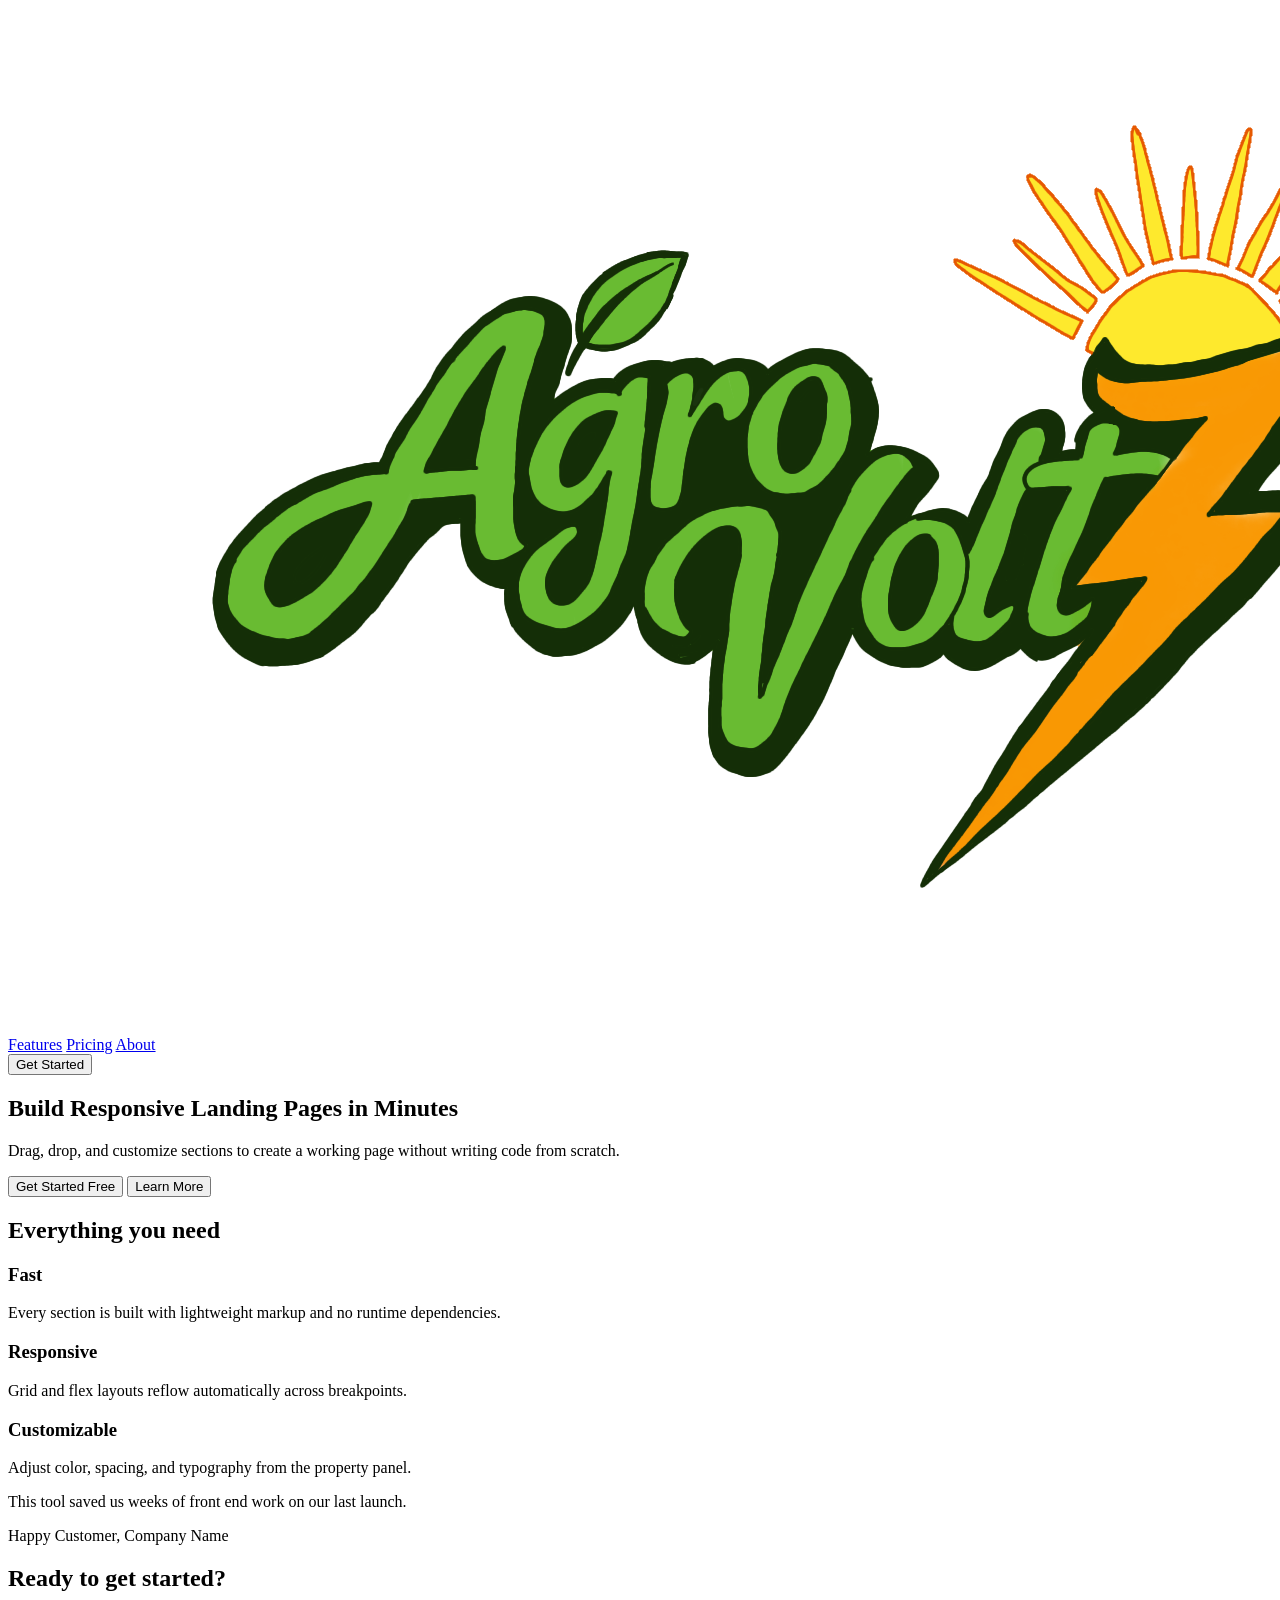
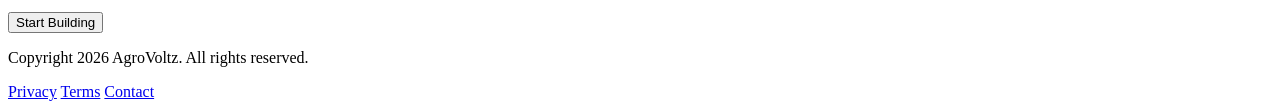
==== index.html @ 5ea0ca40 "Update index.html" ====
<!DOCTYPE html>
<html lang="en">
<head>
  <meta charset="UTF-8">
  <meta name="viewport" content="width=device-width, initial-scale=1.0">

  <title>AgroVoltz</title>

  <!-- Archivo de estilos -->
  <link rel="stylesheet" href="./assets/css/style.css">
</head>

<body>

  <!-- Encabezado -->
  <header class="blk-b1">
    <a class="logo-link" href="./index.html" aria-label="Volver al inicio">
      <img
        src="./assets/img/logo.png"
        alt="Logo de AgroVoltz"
        class="logo"
      >
    </a>

    <nav class="blk-b3">
      <a class="blk-b4" href="#">Features</a>
      <a class="blk-b5" href="#">Pricing</a>
      <a class="blk-b6" href="#">About</a>
    </nav>

    <button class="blk-b7" type="button">Get Started</button>
  </header>

  <!-- Sección principal -->
  <section class="blk-b8">
    <h1 class="blk-b9">
      Build Responsive Landing Pages in Minutes
    </h1>

    <p class="blk-b10">
      Drag, drop, and customize sections to create a working page
      without writing code from scratch.
    </p>

    <div class="blk-b11">
      <button class="blk-b12" type="button">
        Get Started Free
      </button>

      <button class="blk-b13" type="button">
        Learn More
      </button>
    </div>
  </section>

  <!-- Características -->
  <section class="blk-b14">
    <h2 class="blk-b15">Everything you need</h2>

    <div class="blk-b16">

      <article class="blk-b17">
        <h3 class="blk-b18">Fast</h3>
        <p class="blk-b19">
          Every section is built with lightweight markup and no
          runtime dependencies.
        </p>
      </article>

      <article class="blk-b20">
        <h3 class="blk-b21">Responsive</h3>
        <p class="blk-b22">
          Grid and flex layouts reflow automatically across breakpoints.
        </p>
      </article>

      <article class="blk-b23">
        <h3 class="blk-b24">Customizable</h3>
        <p class="blk-b25">
          Adjust color, spacing, and typography from the property panel.
        </p>
      </article>

    </div>
  </section>

  <!-- Testimonio -->
  <section class="blk-b26">
    <p class="blk-b27">
      This tool saved us weeks of front end work on our last launch.
    </p>

    <p class="blk-b28">
      Happy Customer, Company Name
    </p>
  </section>

  <!-- Llamado a la acción -->
  <section class="blk-b29">
    <h2 class="blk-b30">Ready to get started?</h2>

    <button class="blk-b31" type="button">
      Start Building
    </button>
  </section>

  <!-- Pie de página -->
  <footer class="blk-b32">
    <p class="blk-b33">
      Copyright 2026 AgroVoltz. All rights reserved.
    </p>

    <nav class="blk-b34">
      <a class="blk-b35" href="#">Privacy</a>
      <a class="blk-b36" href="#">Terms</a>
      <a class="blk-b37" href="#">Contact</a>
    </nav>
  </footer>

</body>
</html>
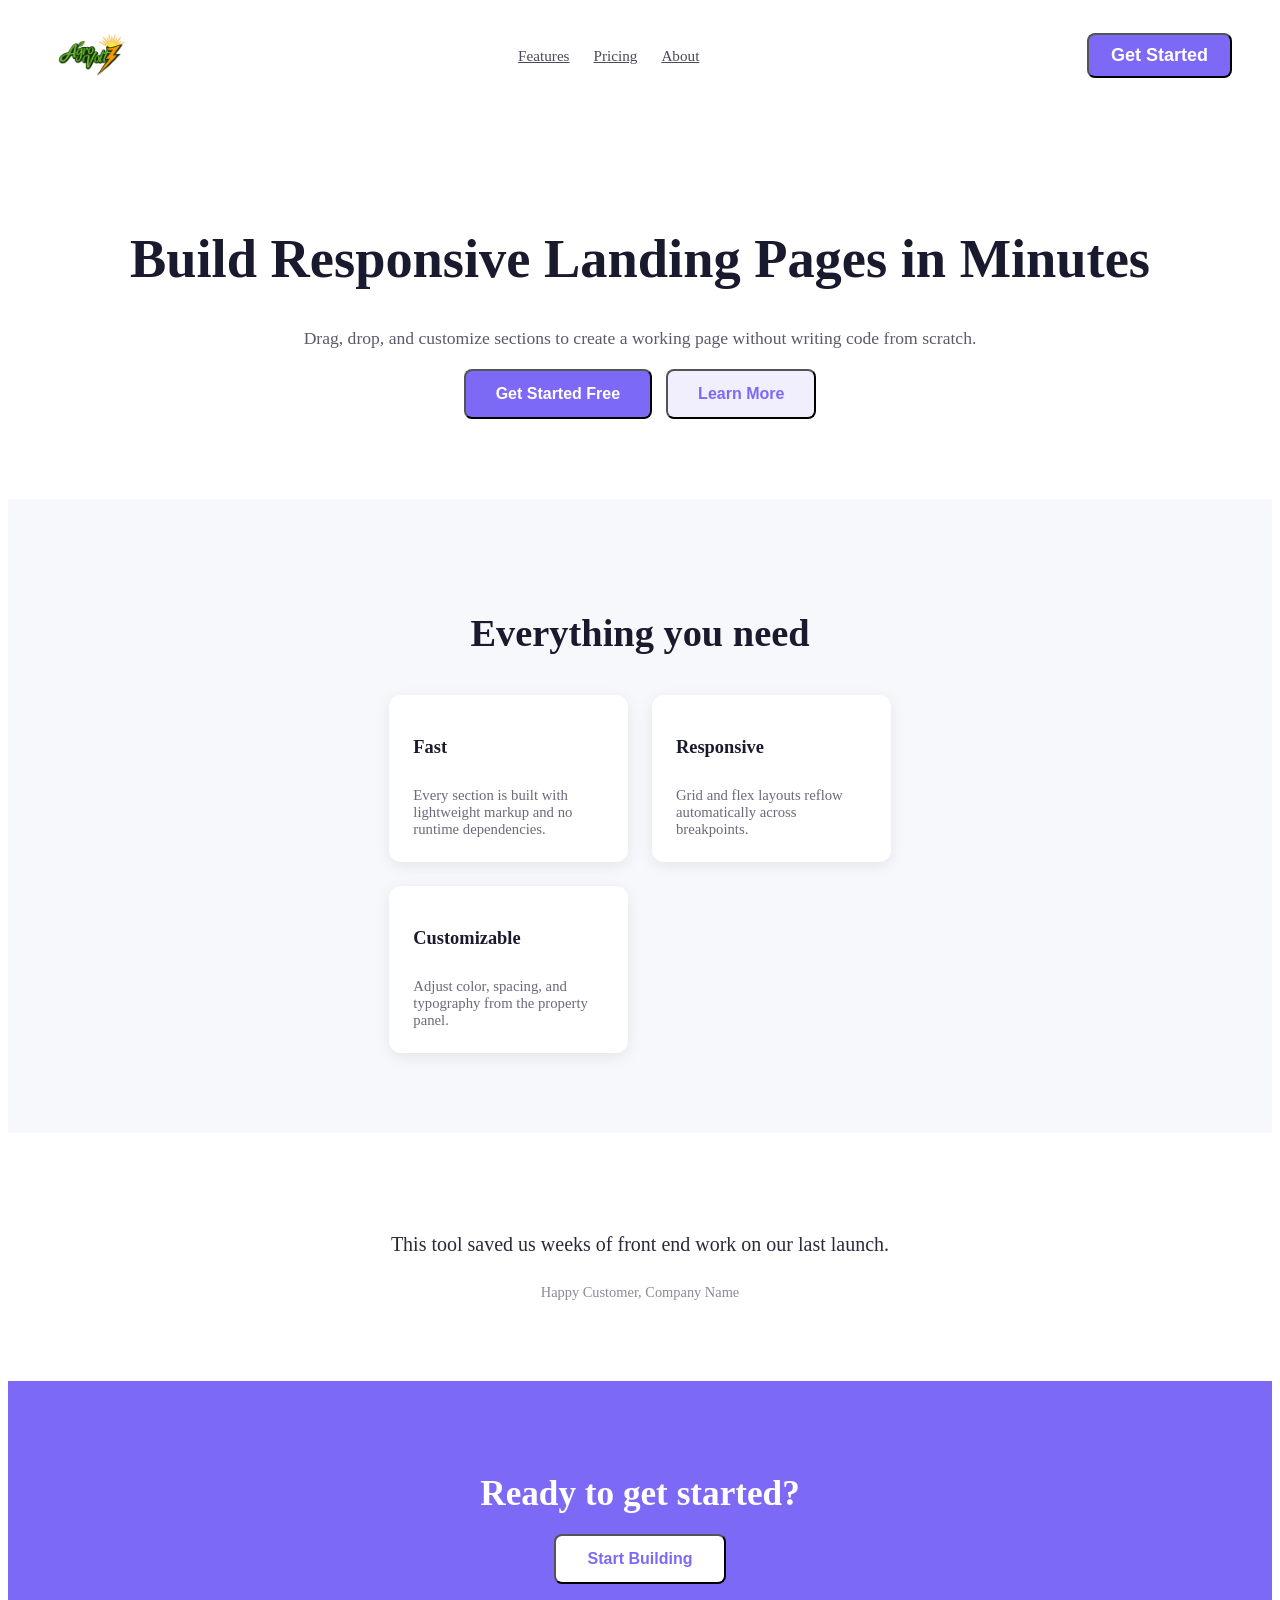
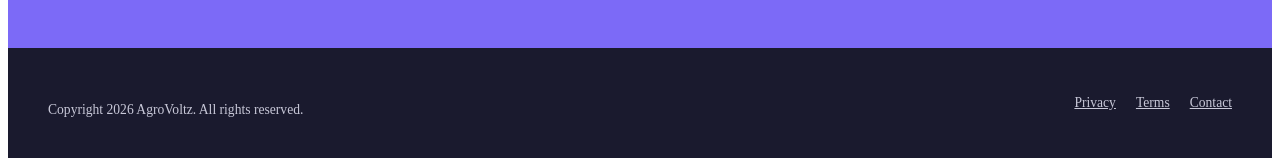
==== commit 2031a28d: "Update index.html" ====
--- a/index.html
+++ b/index.html
@@ -7,7 +7,7 @@
   <title>AgroVoltz</title>
 
   <!-- Archivo de estilos -->
-  <link rel="stylesheet" href="./assets/css/style.css">
+  <link rel="stylesheet" href="./assets/css/styles.css">
 </head>
 
 <body>
--- a/assets/css/styles.css
+++ b/assets/css/styles.css
@@ -0,0 +1,394 @@
+.blk-b1 {
+  display: flex;
+  flex-direction: row;
+  flex-wrap: wrap;
+  align-items: center;
+  justify-content: space-between;
+  gap: 16px;
+  padding: 20px 40px;
+  background: #ffffff;
+  border-radius: 0px;
+  margin-bottom: 0px;
+}
+
+.blk-b2 {
+  font-size: 1.4rem;
+  font-weight: 700;
+  color: #1a1a2e;
+  text-align: left;
+  margin-bottom: 0px;
+}
+
+.blk-b7 {
+  font-size: 18px;
+  font-weight: 600;
+  color: #ffffff;
+  background: #7c6af7;
+  padding: 10px 22px;
+  border-radius: 8px;
+  text-align: center;
+  margin-bottom: 0px;
+}
+
+.blk-b39 {
+  font-size: 1rem;
+  font-weight: 600;
+  color: #ffffff;
+  background: #7c6af7;
+  padding: 12px 28px;
+  border-radius: 8px;
+  text-align: center;
+  margin-bottom: 0px;
+}
+
+.blk-b3 {
+  display: flex;
+  flex-direction: row;
+  flex-wrap: wrap;
+  align-items: center;
+  justify-content: flex-start;
+  gap: 24px;
+  padding: 0px;
+  background: transparent;
+  border-radius: 0px;
+  margin-bottom: 0px;
+}
+
+.blk-b4 {
+  font-size: 0.95rem;
+  font-weight: 500;
+  color: #4a4a5a;
+  text-align: left;
+  margin-bottom: 0px;
+}
+
+.blk-b5 {
+  font-size: 0.95rem;
+  font-weight: 500;
+  color: #4a4a5a;
+  text-align: left;
+  margin-bottom: 0px;
+}
+
+.blk-b6 {
+  font-size: 0.95rem;
+  font-weight: 500;
+  color: #4a4a5a;
+  text-align: left;
+  margin-bottom: 0px;
+}
+
+.blk-b8 {
+  display: flex;
+  flex-direction: column;
+  flex-wrap: wrap;
+  align-items: center;
+  justify-content: center;
+  gap: 20px;
+  padding: 80px 24px;
+  background: #ffffff;
+  border-radius: 0px;
+  margin-bottom: 0px;
+}
+
+.blk-b9 {
+  font-size: clamp(2rem, 1rem + 4vw, 3.4rem);
+  font-weight: 800;
+  color: #1a1a2e;
+  text-align: center;
+  margin-bottom: 0px;
+}
+
+.blk-b10 {
+  font-size: 1.1rem;
+  font-weight: 400;
+  color: #5a5a6a;
+  text-align: center;
+  margin-bottom: 0px;
+}
+
+.blk-b11 {
+  display: flex;
+  flex-direction: row;
+  flex-wrap: wrap;
+  align-items: center;
+  justify-content: center;
+  gap: 14px;
+  padding: 0px;
+  background: transparent;
+  border-radius: 0px;
+  margin-bottom: 0px;
+}
+
+.blk-b12 {
+  font-size: 1rem;
+  font-weight: 600;
+  color: #ffffff;
+  background: #7c6af7;
+  padding: 14px 30px;
+  border-radius: 8px;
+  text-align: center;
+  margin-bottom: 0px;
+}
+
+.blk-b13 {
+  font-size: 1rem;
+  font-weight: 600;
+  color: #7c6af7;
+  background: #f1eefe;
+  padding: 14px 30px;
+  border-radius: 8px;
+  text-align: center;
+  margin-bottom: 0px;
+}
+
+.blk-b14 {
+  display: flex;
+  flex-direction: column;
+  flex-wrap: wrap;
+  align-items: center;
+  justify-content: center;
+  gap: 40px;
+  padding: 80px 24px;
+  background: #f7f8fb;
+  border-radius: 0px;
+  margin-bottom: 0px;
+}
+
+.blk-b15 {
+  font-size: clamp(1.6rem, 1rem + 2vw, 2.4rem);
+  font-weight: 700;
+  color: #1a1a2e;
+  text-align: center;
+  margin-bottom: 0px;
+}
+
+.blk-b16 {
+  display: grid;
+  grid-template-columns: repeat(auto-fit, minmax(220px, 1fr));
+  gap: 24px;
+  padding: 0px;
+  background: transparent;
+  border-radius: 0px;
+  margin-bottom: 0px;
+}
+
+.blk-b17 {
+  display: flex;
+  flex-direction: column;
+  gap: 10px;
+  padding: 24px;
+  background: #ffffff;
+  border-radius: 12px;
+  box-shadow: 0 4px 16px rgba(0,0,0,0.08);
+  margin-bottom: 0px;
+}
+
+.blk-b18 {
+  font-size: 1.15rem;
+  font-weight: 700;
+  color: #1a1a2e;
+  text-align: left;
+  margin-bottom: 4px;
+}
+
+.blk-b19 {
+  font-size: 0.92rem;
+  font-weight: 400;
+  color: #6a6a7a;
+  text-align: left;
+  margin-bottom: 0px;
+}
+
+.blk-b20 {
+  display: flex;
+  flex-direction: column;
+  gap: 10px;
+  padding: 24px;
+  background: #ffffff;
+  border-radius: 12px;
+  box-shadow: 0 4px 16px rgba(0,0,0,0.08);
+  margin-bottom: 0px;
+}
+
+.blk-b21 {
+  font-size: 1.15rem;
+  font-weight: 700;
+  color: #1a1a2e;
+  text-align: left;
+  margin-bottom: 4px;
+}
+
+.blk-b22 {
+  font-size: 0.92rem;
+  font-weight: 400;
+  color: #6a6a7a;
+  text-align: left;
+  margin-bottom: 0px;
+}
+
+.blk-b23 {
+  display: flex;
+  flex-direction: column;
+  gap: 10px;
+  padding: 24px;
+  background: #ffffff;
+  border-radius: 12px;
+  box-shadow: 0 4px 16px rgba(0,0,0,0.08);
+  margin-bottom: 0px;
+}
+
+.blk-b24 {
+  font-size: 1.15rem;
+  font-weight: 700;
+  color: #1a1a2e;
+  text-align: left;
+  margin-bottom: 4px;
+}
+
+.blk-b25 {
+  font-size: 0.92rem;
+  font-weight: 400;
+  color: #6a6a7a;
+  text-align: left;
+  margin-bottom: 0px;
+}
+
+.blk-b26 {
+  display: flex;
+  flex-direction: column;
+  flex-wrap: wrap;
+  align-items: center;
+  justify-content: center;
+  gap: 14px;
+  padding: 80px 24px;
+  background: #ffffff;
+  border-radius: 0px;
+  margin-bottom: 0px;
+}
+
+.blk-b27 {
+  font-size: 1.25rem;
+  font-weight: 500;
+  color: #2a2a3a;
+  text-align: center;
+  margin-bottom: 0px;
+}
+
+.blk-b28 {
+  font-size: 0.9rem;
+  font-weight: 400;
+  color: #8a8a9a;
+  text-align: center;
+  margin-bottom: 0px;
+}
+
+.blk-b29 {
+  display: flex;
+  flex-direction: column;
+  flex-wrap: wrap;
+  align-items: center;
+  justify-content: center;
+  gap: 20px;
+  padding: 64px 24px;
+  background: #7c6af7;
+  border-radius: 0px;
+  margin-bottom: 0px;
+}
+
+.blk-b30 {
+  font-size: clamp(1.6rem, 1rem + 2vw, 2.2rem);
+  font-weight: 700;
+  color: #ffffff;
+  text-align: center;
+  margin-bottom: 0px;
+}
+
+.blk-b31 {
+  font-size: 1rem;
+  font-weight: 700;
+  color: #7c6af7;
+  background: #ffffff;
+  padding: 14px 32px;
+  border-radius: 8px;
+  text-align: center;
+  margin-bottom: 0px;
+}
+
+.blk-b32 {
+  display: flex;
+  flex-direction: row;
+  flex-wrap: wrap;
+  align-items: center;
+  justify-content: space-between;
+  gap: 20px;
+  padding: 40px;
+  background: #1a1a2e;
+  border-radius: 0px;
+  margin-bottom: 0px;
+}
+
+.blk-b33 {
+  font-size: 0.85rem;
+  font-weight: 400;
+  color: #c8c8d8;
+  text-align: left;
+  margin-bottom: 0px;
+}
+
+.blk-b34 {
+  display: flex;
+  flex-direction: row;
+  flex-wrap: wrap;
+  align-items: center;
+  justify-content: flex-start;
+  gap: 20px;
+  padding: 0px;
+  background: transparent;
+  border-radius: 0px;
+  margin-bottom: 0px;
+}
+
+.blk-b35 {
+  font-size: 0.85rem;
+  font-weight: 500;
+  color: #c8c8d8;
+  text-align: left;
+  margin-bottom: 0px;
+}
+
+.blk-b36 {
+  font-size: 0.85rem;
+  font-weight: 500;
+  color: #c8c8d8;
+  text-align: left;
+  margin-bottom: 0px;
+}
+
+.blk-b37 {
+  font-size: 0.85rem;
+  font-weight: 500;
+  color: #c8c8d8;
+  text-align: left;
+  margin-bottom: 0px;
+}
+
+.logo-link {
+  display: inline-flex;
+  align-items: center;
+  flex-shrink: 0;
+  text-decoration: none;
+}
+
+.logo {
+  display: block;
+  height: 55px;
+  width: auto;
+  object-fit: contain;
+  transition: opacity 0.2s ease;
+}
+
+.logo-link:hover {
+  opacity: 0.8;
+}
+
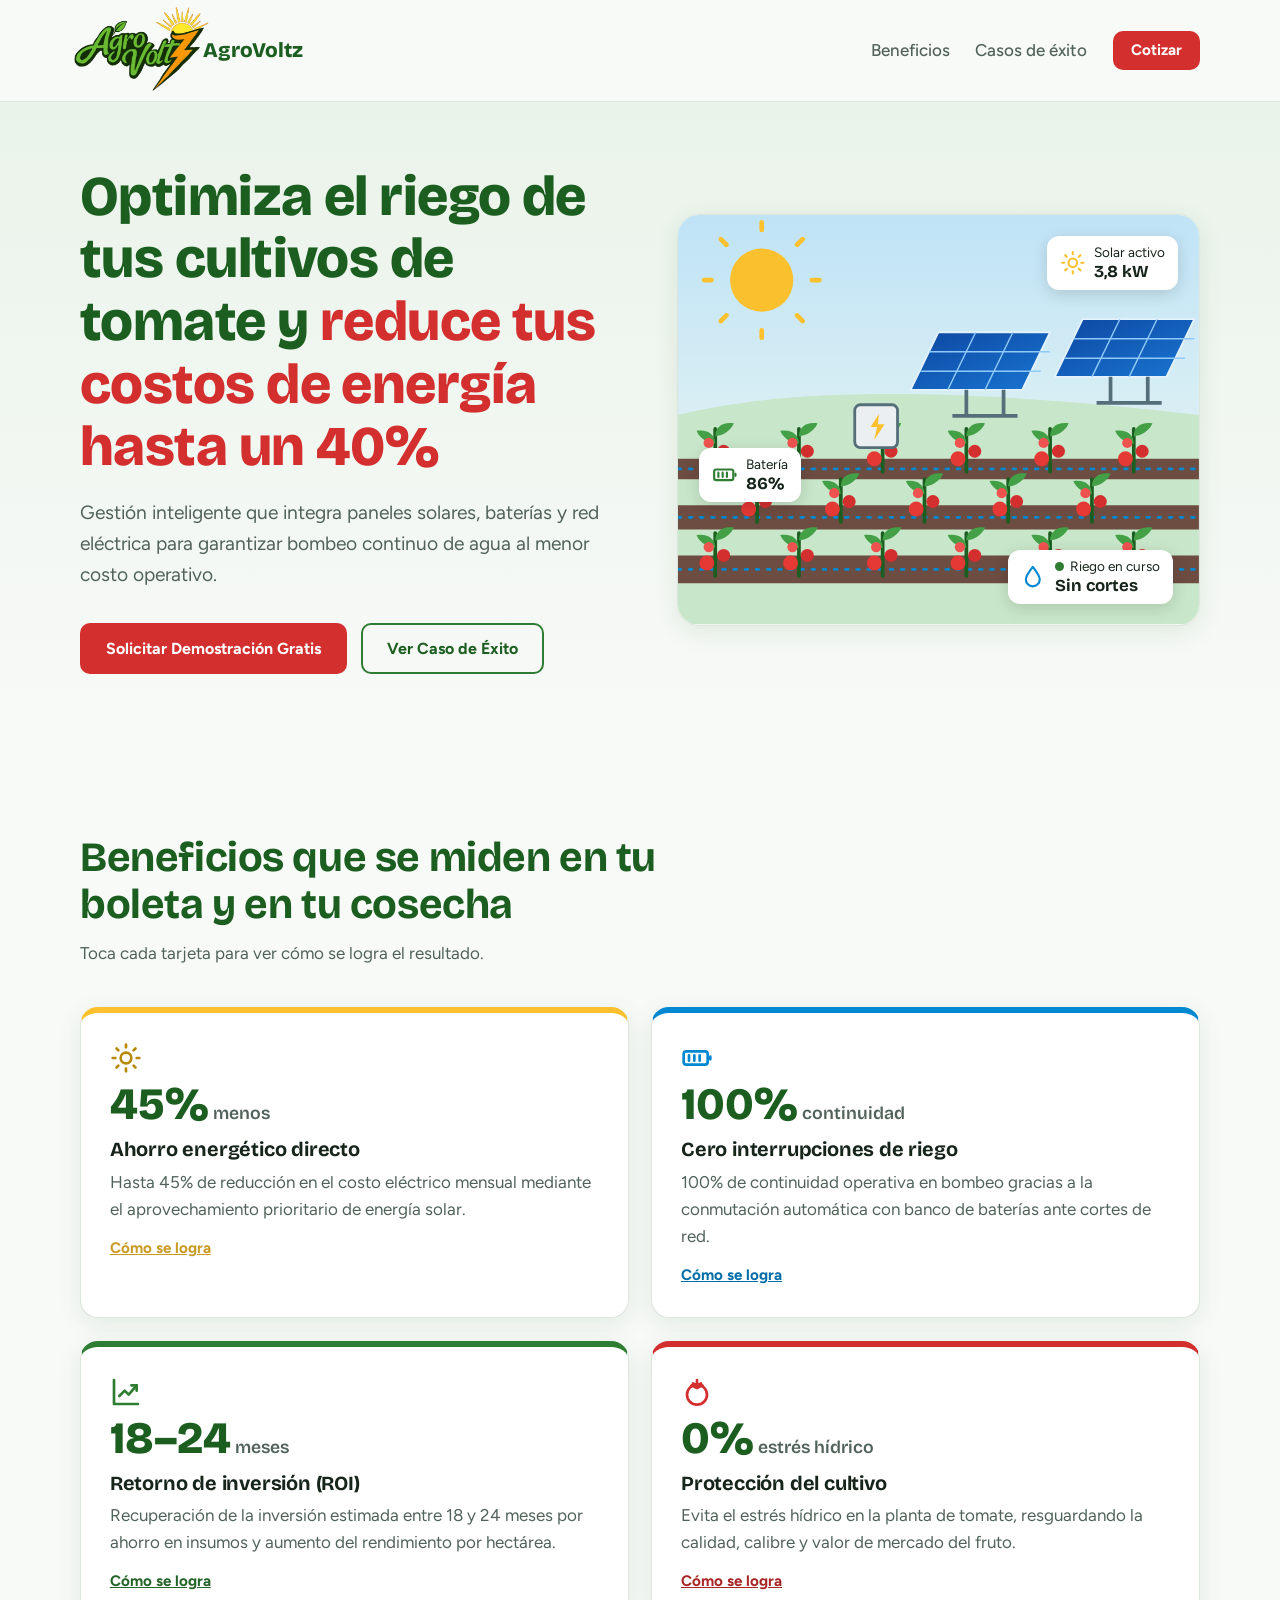
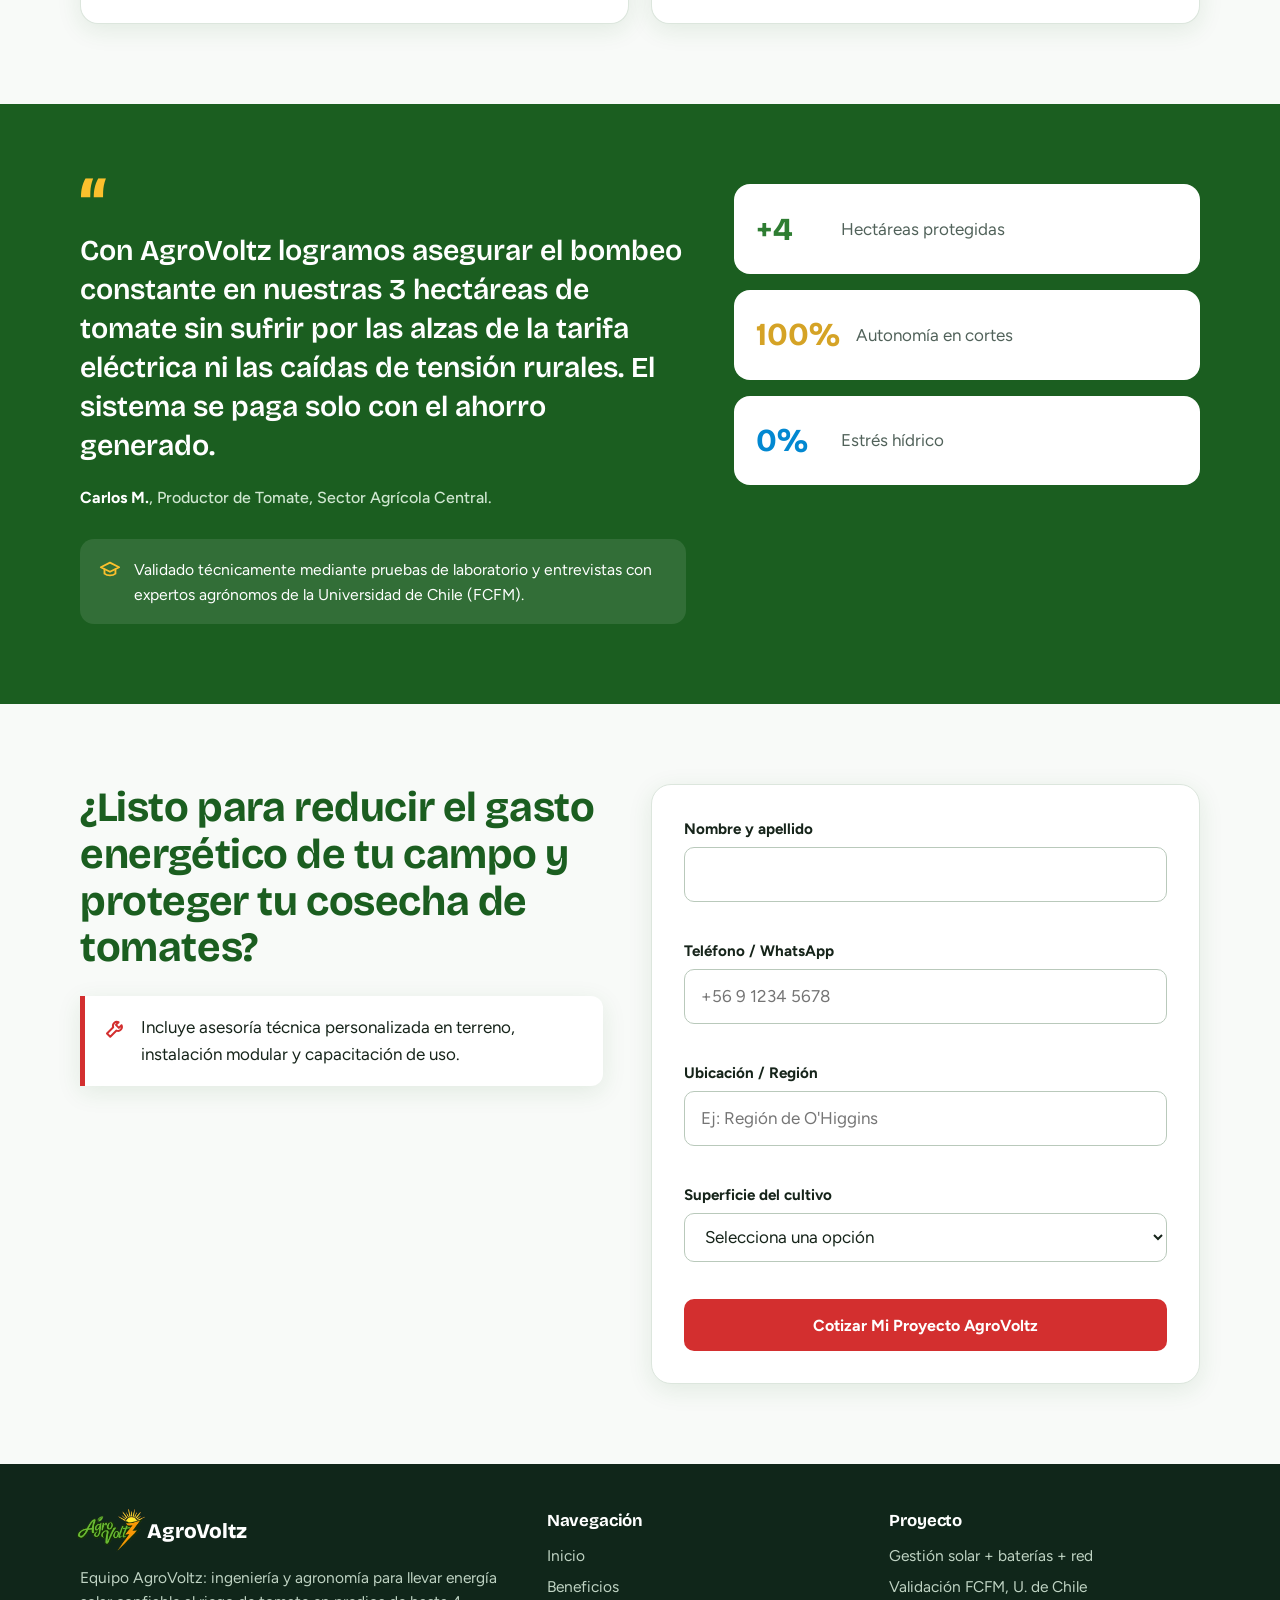
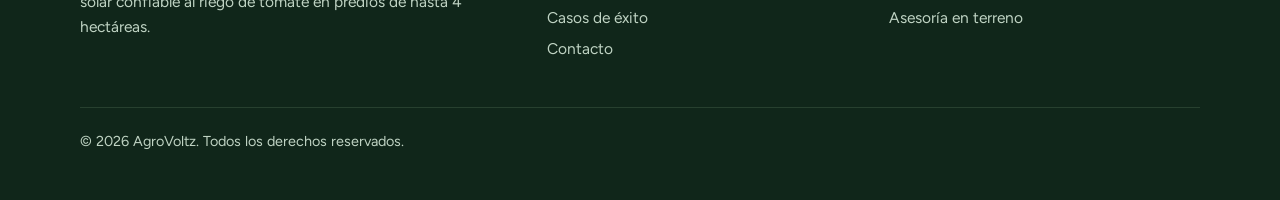
==== commit b0a1e89b: "Actualiza pagina de AgroVoltz" ====
--- a/index.html
+++ b/index.html
@@ -1,121 +1,236 @@
 <!DOCTYPE html>
-<html lang="en">
+<html lang="es">
 <head>
-  <meta charset="UTF-8">
-  <meta name="viewport" content="width=device-width, initial-scale=1.0">
-
-  <title>AgroVoltz</title>
-
-  <!-- Archivo de estilos -->
-  <link rel="stylesheet" href="./assets/css/styles.css">
+<meta charset="UTF-8">
+<meta name="viewport" content="width=device-width, initial-scale=1">
+<title>AgroVoltz | Riego de tomate con energía solar y baterías</title>
+<meta name="description" content="AgroVoltz gestiona paneles solares, baterías y red eléctrica para que el riego de tu tomate no se detenga y cueste hasta un 40% menos.">
+<link rel="preconnect" href="https://fonts.googleapis.com">
+<link rel="preconnect" href="https://fonts.gstatic.com" crossorigin>
+<link href="https://fonts.googleapis.com/css2?family=Bricolage+Grotesque:wght@600;800&family=Figtree:wght@400;500;700&display=swap" rel="stylesheet">
+<link rel="stylesheet" href="./assets/css/styles.css">
 </head>
-
 <body>
 
-  <!-- Encabezado -->
-  <header class="blk-b1">
-    <a class="logo-link" href="./index.html" aria-label="Volver al inicio">
-      <img
-        src="./assets/img/logo.png"
-        alt="Logo de AgroVoltz"
-        class="logo"
-      >
+<!-- SVG sprite -->
+<svg width="0" height="0" style="position:absolute" aria-hidden="true">
+  <symbol id="i-sun" viewBox="0 0 24 24" fill="none" stroke="currentColor" stroke-width="2" stroke-linecap="round"><circle cx="12" cy="12" r="4"/><path d="M12 2v2M12 20v2M4.9 4.9l1.4 1.4M17.7 17.7l1.4 1.4M2 12h2M20 12h2M4.9 19.1l1.4-1.4M17.7 6.3l1.4-1.4"/></symbol>
+  <symbol id="i-drop" viewBox="0 0 24 24" fill="none" stroke="currentColor" stroke-width="2" stroke-linecap="round" stroke-linejoin="round"><path d="M12 2.7C8 8 5.5 11 5.5 14.5a6.5 6.5 0 0 0 13 0C18.5 11 16 8 12 2.7z"/></symbol>
+  <symbol id="i-bat" viewBox="0 0 24 24" fill="none" stroke="currentColor" stroke-width="2" stroke-linecap="round" stroke-linejoin="round"><rect x="2" y="7" width="18" height="10" rx="2"/><path d="M22 11v2M6 10v4M10 10v4M14 10v4"/></symbol>
+  <symbol id="i-chart" viewBox="0 0 24 24" fill="none" stroke="currentColor" stroke-width="2" stroke-linecap="round" stroke-linejoin="round"><path d="M3 3v18h18"/><path d="M7 15l4-4 3 3 6-7"/><path d="M16 7h4v4"/></symbol>
+  <symbol id="i-tomato" viewBox="0 0 24 24" fill="none" stroke="currentColor" stroke-width="2" stroke-linecap="round" stroke-linejoin="round"><circle cx="12" cy="14" r="7.5"/><path d="M12 6.5V3M8 7l4 2 4-2M9 5.5L12 7l3-1.5"/></symbol>
+  <symbol id="i-school" viewBox="0 0 24 24" fill="none" stroke="currentColor" stroke-width="2" stroke-linecap="round" stroke-linejoin="round"><path d="M2 9l10-5 10 5-10 5z"/><path d="M6 11.5V16c3 2.5 9 2.5 12 0v-4.5"/></symbol>
+  <symbol id="i-tool" viewBox="0 0 24 24" fill="none" stroke="currentColor" stroke-width="2" stroke-linecap="round" stroke-linejoin="round"><path d="M14.7 6.3a4 4 0 0 0-5.4 5.1L3 17.7 6.3 21l6.3-6.3a4 4 0 0 0 5.1-5.4L15 12l-3-3z"/></symbol>
+</svg>
+
+<header class="top">
+  <div class="wrap">
+    <a class="brand" href="./index.html" aria-label="AgroVoltz, volver al inicio">
+      <img src="./assets/img/logo.png" alt="" class="brand-logo">
+      <span>AgroVoltz</span>
     </a>
-
-    <nav class="blk-b3">
-      <a class="blk-b4" href="#">Features</a>
-      <a class="blk-b5" href="#">Pricing</a>
-      <a class="blk-b6" href="#">About</a>
+    <nav aria-label="Principal">
+      <ul>
+        <li><a href="#beneficios">Beneficios</a></li>
+        <li><a href="#casos">Casos de éxito</a></li>
+        <li><a class="btn btn-primary btn-sm" href="#contacto">Cotizar</a></li>
+      </ul>
     </nav>
-
-    <button class="blk-b7" type="button">Get Started</button>
-  </header>
-
-  <!-- Sección principal -->
-  <section class="blk-b8">
-    <h1 class="blk-b9">
-      Build Responsive Landing Pages in Minutes
-    </h1>
-
-    <p class="blk-b10">
-      Drag, drop, and customize sections to create a working page
-      without writing code from scratch.
-    </p>
-
-    <div class="blk-b11">
-      <button class="blk-b12" type="button">
-        Get Started Free
-      </button>
-
-      <button class="blk-b13" type="button">
-        Learn More
-      </button>
-    </div>
-  </section>
-
-  <!-- Características -->
-  <section class="blk-b14">
-    <h2 class="blk-b15">Everything you need</h2>
-
-    <div class="blk-b16">
-
-      <article class="blk-b17">
-        <h3 class="blk-b18">Fast</h3>
-        <p class="blk-b19">
-          Every section is built with lightweight markup and no
-          runtime dependencies.
-        </p>
-      </article>
-
-      <article class="blk-b20">
-        <h3 class="blk-b21">Responsive</h3>
-        <p class="blk-b22">
-          Grid and flex layouts reflow automatically across breakpoints.
-        </p>
-      </article>
-
-      <article class="blk-b23">
-        <h3 class="blk-b24">Customizable</h3>
-        <p class="blk-b25">
-          Adjust color, spacing, and typography from the property panel.
-        </p>
-      </article>
-
-    </div>
-  </section>
-
-  <!-- Testimonio -->
-  <section class="blk-b26">
-    <p class="blk-b27">
-      This tool saved us weeks of front end work on our last launch.
-    </p>
-
-    <p class="blk-b28">
-      Happy Customer, Company Name
-    </p>
-  </section>
-
-  <!-- Llamado a la acción -->
-  <section class="blk-b29">
-    <h2 class="blk-b30">Ready to get started?</h2>
-
-    <button class="blk-b31" type="button">
-      Start Building
-    </button>
-  </section>
-
-  <!-- Pie de página -->
-  <footer class="blk-b32">
-    <p class="blk-b33">
-      Copyright 2026 AgroVoltz. All rights reserved.
-    </p>
-
-    <nav class="blk-b34">
-      <a class="blk-b35" href="#">Privacy</a>
-      <a class="blk-b36" href="#">Terms</a>
-      <a class="blk-b37" href="#">Contact</a>
-    </nav>
-  </footer>
-
+  </div>
+</header>
+
+<main id="inicio">
+<!-- 1. HERO -->
+<section class="hero">
+  <div class="wrap">
+    <div>
+      <h1>Optimiza el riego de tus cultivos de tomate y <em>reduce tus costos de energía hasta un 40%</em></h1>
+      <p class="sub">Gestión inteligente que integra paneles solares, baterías y red eléctrica para garantizar bombeo continuo de agua al menor costo operativo.</p>
+      <div class="cta-row">
+        <a class="btn btn-primary" href="#contacto">Solicitar Demostración Gratis</a>
+        <a class="btn btn-ghost" href="#casos">Ver Caso de Éxito</a>
+      </div>
+    </div>
+
+    <div class="scene" role="img" aria-label="Paneles solares junto a un cultivo de tomates con indicadores de energía y riego">
+      <svg viewBox="0 0 560 440" aria-hidden="true">
+        <defs>
+          <linearGradient id="sky" x1="0" y1="0" x2="0" y2="1"><stop offset="0" stop-color="#BFE3F6"/><stop offset="1" stop-color="#F4FAF1"/></linearGradient>
+          <linearGradient id="pv" x1="0" y1="0" x2="1" y2="1"><stop offset="0" stop-color="#0D47A1"/><stop offset="1" stop-color="#1976D2"/></linearGradient>
+          <g id="plant">
+            <path d="M0 0v-46" stroke="#1B5E20" stroke-width="4" stroke-linecap="round"/>
+            <path d="M0-30c-16-2-20-14-20-14 12-2 20 4 20 14zM0-38c16-2 20-14 20-14-12-2-20 4-20 14z" fill="#43A047"/>
+            <circle cx="-9" cy="-14" r="8" fill="#E53935"/><circle cx="9" cy="-22" r="7" fill="#D32F2F"/><circle cx="-7" cy="-31" r="5.5" fill="#EF5350"/>
+          </g>
+        </defs>
+        <rect width="560" height="440" fill="url(#sky)"/>
+        <circle cx="90" cy="70" r="34" fill="#FBC02D"/>
+        <g stroke="#FBC02D" stroke-width="5" stroke-linecap="round"><path d="M90 16v-8M90 124v8M36 70h-8M144 70h8M52 32l-6-6M128 108l6 6M52 108l-6 6M128 32l6-6"/></g>
+        <path d="M0 215c120-30 300-30 560 0v225H0z" fill="#C8E6C9"/>
+        <!-- paneles -->
+        <g>
+          <g transform="translate(250 110)">
+            <path d="M0 78l30-62h120l-30 62z" fill="url(#pv)" stroke="#E3F2FD" stroke-width="2"/>
+            <path d="M40 78l30-62M80 78l30-62M10 58h130M20 37h130" stroke="#90CAF9" stroke-width="1.5"/>
+            <path d="M60 78v28M100 78v28M45 106h70" stroke="#546E7A" stroke-width="4"/>
+          </g>
+          <g transform="translate(405 96)">
+            <path d="M0 78l30-62h120l-30 62z" fill="url(#pv)" stroke="#E3F2FD" stroke-width="2"/>
+            <path d="M40 78l30-62M80 78l30-62M10 58h130M20 37h130" stroke="#90CAF9" stroke-width="1.5"/>
+            <path d="M60 78v28M100 78v28M45 106h70" stroke="#546E7A" stroke-width="4"/>
+          </g>
+        </g>
+        <!-- surcos -->
+        <g fill="#8D6E63"><path d="M-10 300l600-0v14H-10z" opacity=".0"/></g>
+        <path d="M0 262h560v22H0z" fill="#6D4C41"/><path d="M0 312h560v26H0z" fill="#6D4C41"/><path d="M0 366h560v30H0z" fill="#6D4C41"/>
+        <path d="M0 273h560" stroke="#0288D1" stroke-width="3" stroke-dasharray="3 9" stroke-linecap="round"/>
+        <path d="M0 325h560" stroke="#0288D1" stroke-width="3" stroke-dasharray="3 9" stroke-linecap="round"/>
+        <path d="M0 381h560" stroke="#0288D1" stroke-width="3" stroke-dasharray="3 9" stroke-linecap="round"/>
+        <g transform="translate(0 276)"><use href="#plant" x="40"/><use href="#plant" x="130"/><use href="#plant" x="220"/><use href="#plant" x="310"/><use href="#plant" x="400"/><use href="#plant" x="490"/></g>
+        <g transform="translate(0 330)"><use href="#plant" x="85"/><use href="#plant" x="175"/><use href="#plant" x="265"/><use href="#plant" x="355"/><use href="#plant" x="445"/></g>
+        <g transform="translate(0 388)"><use href="#plant" x="40"/><use href="#plant" x="130"/><use href="#plant" x="220"/><use href="#plant" x="310"/><use href="#plant" x="400"/><use href="#plant" x="490"/></g>
+        <!-- caseta de control -->
+        <rect x="190" y="204" width="46" height="46" rx="6" fill="#ECEFF1" stroke="#546E7A" stroke-width="3"/>
+        <path d="M216 214l-9 14h7l-3 14 11-17h-7z" fill="#FBC02D"/>
+      </svg>
+      <div class="chip c1"><svg class="icon" style="color:var(--solar-yellow)"><use href="#i-sun"/></svg><div>Solar activo<b>3,8 kW</b></div></div>
+      <div class="chip c2"><svg class="icon" style="color:var(--primary-green)"><use href="#i-bat"/></svg><div>Batería<b>86%</b></div></div>
+      <div class="chip c3"><svg class="icon" style="color:var(--water-blue)"><use href="#i-drop"/></svg><div><span style="display:flex;align-items:center;gap:.4rem"><span class="pulse"></span>Riego en curso</span><b>Sin cortes</b></div></div>
+    </div>
+  </div>
+</section>
+
+<!-- 4. BENEFICIOS / ROI -->
+<section id="beneficios">
+  <div class="wrap">
+    <div class="head">
+      <h2>Beneficios que se miden en tu boleta y en tu cosecha</h2>
+      <p>Toca cada tarjeta para ver cómo se logra el resultado.</p>
+    </div>
+    <div class="grid4">
+      <article class="roi">
+        <svg class="icon" style="color:#B58900;width:2rem;height:2rem"><use href="#i-sun"/></svg>
+        <div class="big">45%<small> menos</small></div>
+        <h3>Ahorro energético directo</h3>
+        <p>Hasta 45% de reducción en el costo eléctrico mensual mediante el aprovechamiento prioritario de energía solar.</p>
+        <button type="button" aria-expanded="false">Cómo se logra</button>
+        <div class="more"><div><p>El sistema usa primero la energía de los paneles, luego la batería y deja la red eléctrica como último respaldo.</p></div></div>
+      </article>
+      <article class="roi">
+        <svg class="icon" style="color:var(--water-blue);width:2rem;height:2rem"><use href="#i-bat"/></svg>
+        <div class="big">100%<small> continuidad</small></div>
+        <h3>Cero interrupciones de riego</h3>
+        <p>100% de continuidad operativa en bombeo gracias a la conmutación automática con banco de baterías ante cortes de red.</p>
+        <button type="button" aria-expanded="false">Cómo se logra</button>
+        <div class="more"><div><p>Si la red cae o baja la tensión, el sistema cambia de fuente en forma automática y la bomba sigue funcionando.</p></div></div>
+      </article>
+      <article class="roi">
+        <svg class="icon" style="color:var(--primary-green);width:2rem;height:2rem"><use href="#i-chart"/></svg>
+        <div class="big">18–24<small> meses</small></div>
+        <h3>Retorno de inversión (ROI)</h3>
+        <p>Recuperación de la inversión estimada entre 18 y 24 meses por ahorro en insumos y aumento del rendimiento por hectárea.</p>
+        <button type="button" aria-expanded="false">Cómo se logra</button>
+        <div class="more"><div><p>Suma el ahorro en electricidad y combustible del generador con el mayor rendimiento por riego sin interrupciones. El plazo exacto depende de tu predio y se calcula en la cotización.</p></div></div>
+      </article>
+      <article class="roi">
+        <svg class="icon" style="color:var(--red-tomato);width:2rem;height:2rem"><use href="#i-tomato"/></svg>
+        <div class="big">0%<small> estrés hídrico</small></div>
+        <h3>Protección del cultivo</h3>
+        <p>Evita el estrés hídrico en la planta de tomate, resguardando la calidad, calibre y valor de mercado del fruto.</p>
+        <button type="button" aria-expanded="false">Cómo se logra</button>
+        <div class="more"><div><p>El riego se mantiene en los horarios programados aunque falle la red, así la planta recibe agua cuando la necesita.</p></div></div>
+      </article>
+    </div>
+  </div>
+</section>
+
+<!-- 5. CASOS DE ÉXITO -->
+<section class="proof" id="casos">
+  <div class="wrap">
+    <div>
+      <blockquote>Con AgroVoltz logramos asegurar el bombeo constante en nuestras 3 hectáreas de tomate sin sufrir por las alzas de la tarifa eléctrica ni las caídas de tensión rurales. El sistema se paga solo con el ahorro generado.</blockquote>
+      <cite><strong>Carlos M.</strong>, Productor de Tomate, Sector Agrícola Central.</cite>
+      <div class="valid">
+        <svg class="icon"><use href="#i-school"/></svg>
+        <p style="margin:0">Validado técnicamente mediante pruebas de laboratorio y entrevistas con expertos agrónomos de la Universidad de Chile (FCFM).</p>
+      </div>
+    </div>
+    <div class="badges">
+      <div class="badge"><b>+4</b><span>Hectáreas protegidas</span></div>
+      <div class="badge"><b>100%</b><span>Autonomía en cortes</span></div>
+      <div class="badge"><b>0%</b><span>Estrés hídrico</span></div>
+    </div>
+  </div>
+</section>
+
+<!-- 7. CONTACTO -->
+<section class="contact" id="contacto">
+  <div class="wrap">
+    <div>
+      <h2>¿Listo para reducir el gasto energético de tu campo y proteger tu cosecha de tomates?</h2>
+      <div class="guarantee">
+        <svg class="icon"><use href="#i-tool"/></svg>
+        <p style="margin:0">Incluye asesoría técnica personalizada en terreno, instalación modular y capacitación de uso.</p>
+      </div>
+    </div>
+    <form id="lead" novalidate>
+      <div><label for="nombre">Nombre y apellido</label><input id="nombre" name="nombre" autocomplete="name" required><div class="err"></div></div>
+      <div><label for="tel">Teléfono / WhatsApp</label><input id="tel" name="tel" type="tel" autocomplete="tel" placeholder="+56 9 1234 5678" required><div class="err"></div></div>
+      <div><label for="ubic">Ubicación / Región</label><input id="ubic" name="ubic" autocomplete="address-level1" placeholder="Ej: Región de O'Higgins" required><div class="err"></div></div>
+      <div><label for="sup">Superficie del cultivo</label>
+        <select id="sup" name="sup" required>
+          <option value="">Selecciona una opción</option>
+          <option>Menos de 1 ha</option><option>1 a 4 ha</option><option>Más de 4 ha</option>
+        </select><div class="err"></div></div>
+      <button class="btn btn-primary" type="submit">Cotizar Mi Proyecto AgroVoltz</button>
+      <div class="ok" id="ok" role="status">¡Gracias! Recibimos tus datos y te contactaremos para coordinar la cotización.</div>
+    </form>
+  </div>
+</section>
+</main>
+
+<footer>
+  <div class="wrap">
+    <div>
+      <a class="brand footer-brand" href="./index.html" aria-label="AgroVoltz, volver al inicio"><img src="./assets/img/logo.png" alt="" class="brand-logo"><span>AgroVoltz</span></a>
+      <p>Equipo AgroVoltz: ingeniería y agronomía para llevar energía solar confiable al riego de tomate en predios de hasta 4 hectáreas.</p>
+    </div>
+    <div><h3>Navegación</h3><ul><li><a href="#inicio">Inicio</a></li><li><a href="#beneficios">Beneficios</a></li><li><a href="#casos">Casos de éxito</a></li><li><a href="#contacto">Contacto</a></li></ul></div>
+    <div><h3>Proyecto</h3><ul><li>Gestión solar + baterías + red</li><li>Validación FCFM, U. de Chile</li><li>Asesoría en terreno</li></ul></div>
+    <p class="legal">© <span id="yr">2026</span> AgroVoltz. Todos los derechos reservados.</p>
+  </div>
+</footer>
+
+<script>
+(function(){
+  // Tarjetas ROI expandibles
+  document.querySelectorAll('.roi button').forEach(function(b){
+    b.addEventListener('click',function(){
+      var card=b.closest('.roi'), open=card.classList.toggle('open');
+      b.setAttribute('aria-expanded',open);
+      b.textContent=open?'Ocultar':'Cómo se logra';
+    });
+  });
+  document.getElementById('yr').textContent=new Date().getFullYear();
+
+  // Validación del formulario
+  var form=document.getElementById('lead'), ok=document.getElementById('ok');
+  form.addEventListener('submit',function(e){
+    e.preventDefault();
+    var valid=true;
+    form.querySelectorAll('[required]').forEach(function(f){
+      var msg='', v=f.value.trim();
+      if(!v) msg='Completa este campo.';
+      else if(f.type==='tel' && v.replace(/\D/g,'').length<8) msg='Ingresa un teléfono válido.';
+      f.setAttribute('aria-invalid',msg?'true':'false');
+      f.parentElement.querySelector('.err').textContent=msg;
+      if(msg) valid=false;
+    });
+    if(!valid){ form.querySelector('[aria-invalid="true"]').focus(); return; }
+    /* Conecta aquí tu backend, p. ej.: fetch('/api/leads',{method:'POST',body:new FormData(form)}) */
+    ok.classList.add('show'); form.reset();
+  });
+})();
+</script>
 </body>
 </html>
--- a/assets/css/styles.css
+++ b/assets/css/styles.css
@@ -1,394 +1,132 @@
-.blk-b1 {
-  display: flex;
-  flex-direction: row;
-  flex-wrap: wrap;
-  align-items: center;
-  justify-content: space-between;
-  gap: 16px;
-  padding: 20px 40px;
-  background: #ffffff;
-  border-radius: 0px;
-  margin-bottom: 0px;
+:root{
+  --primary-green:#2E7D32; --dark-green:#1B5E20;
+  --red-tomato:#D32F2F; --red-bright:#E53935;
+  --solar-yellow:#FBC02D; --water-blue:#0288D1;
+  --bg:#F8FAF8; --card:#FFFFFF; --ink:#16241A; --muted:#51625A;
+  --line:#DCE6DD; --shadow:0 6px 24px rgba(27,94,32,.10);
+  --font-head:'Bricolage Grotesque','Segoe UI',system-ui,sans-serif;
+  --font-body:'Figtree','Segoe UI',system-ui,sans-serif;
 }
+*,*::before,*::after{box-sizing:border-box}
+html{scroll-behavior:smooth}
+body{margin:0;font-family:var(--font-body);color:var(--ink);background:var(--bg);line-height:1.6;font-size:1.0625rem}
+h1,h2,h3{font-family:var(--font-head);line-height:1.12;margin:0;letter-spacing:-.01em}
+a{color:inherit}
+:focus-visible{outline:3px solid var(--water-blue);outline-offset:3px;border-radius:4px}
+.wrap{width:min(1120px,92%);margin-inline:auto}
+section{padding:5rem 0}
+.icon{width:1.4em;height:1.4em;flex:none}
 
-.blk-b2 {
-  font-size: 1.4rem;
-  font-weight: 700;
-  color: #1a1a2e;
-  text-align: left;
-  margin-bottom: 0px;
-}
-
-.blk-b7 {
-  font-size: 18px;
-  font-weight: 600;
-  color: #ffffff;
-  background: #7c6af7;
-  padding: 10px 22px;
-  border-radius: 8px;
-  text-align: center;
-  margin-bottom: 0px;
-}
-
-.blk-b39 {
-  font-size: 1rem;
-  font-weight: 600;
-  color: #ffffff;
-  background: #7c6af7;
-  padding: 12px 28px;
-  border-radius: 8px;
-  text-align: center;
-  margin-bottom: 0px;
-}
-
-.blk-b3 {
-  display: flex;
-  flex-direction: row;
-  flex-wrap: wrap;
-  align-items: center;
-  justify-content: flex-start;
-  gap: 24px;
-  padding: 0px;
-  background: transparent;
-  border-radius: 0px;
-  margin-bottom: 0px;
-}
-
-.blk-b4 {
-  font-size: 0.95rem;
-  font-weight: 500;
-  color: #4a4a5a;
-  text-align: left;
-  margin-bottom: 0px;
-}
-
-.blk-b5 {
-  font-size: 0.95rem;
-  font-weight: 500;
-  color: #4a4a5a;
-  text-align: left;
-  margin-bottom: 0px;
-}
-
-.blk-b6 {
-  font-size: 0.95rem;
-  font-weight: 500;
-  color: #4a4a5a;
-  text-align: left;
-  margin-bottom: 0px;
-}
-
-.blk-b8 {
-  display: flex;
-  flex-direction: column;
-  flex-wrap: wrap;
-  align-items: center;
-  justify-content: center;
-  gap: 20px;
-  padding: 80px 24px;
-  background: #ffffff;
-  border-radius: 0px;
-  margin-bottom: 0px;
-}
-
-.blk-b9 {
-  font-size: clamp(2rem, 1rem + 4vw, 3.4rem);
-  font-weight: 800;
-  color: #1a1a2e;
-  text-align: center;
-  margin-bottom: 0px;
-}
-
-.blk-b10 {
-  font-size: 1.1rem;
-  font-weight: 400;
-  color: #5a5a6a;
-  text-align: center;
-  margin-bottom: 0px;
-}
-
-.blk-b11 {
-  display: flex;
-  flex-direction: row;
-  flex-wrap: wrap;
-  align-items: center;
-  justify-content: center;
-  gap: 14px;
-  padding: 0px;
-  background: transparent;
-  border-radius: 0px;
-  margin-bottom: 0px;
-}
-
-.blk-b12 {
-  font-size: 1rem;
-  font-weight: 600;
-  color: #ffffff;
-  background: #7c6af7;
-  padding: 14px 30px;
-  border-radius: 8px;
-  text-align: center;
-  margin-bottom: 0px;
-}
-
-.blk-b13 {
-  font-size: 1rem;
-  font-weight: 600;
-  color: #7c6af7;
-  background: #f1eefe;
-  padding: 14px 30px;
-  border-radius: 8px;
-  text-align: center;
-  margin-bottom: 0px;
-}
-
-.blk-b14 {
-  display: flex;
-  flex-direction: column;
-  flex-wrap: wrap;
-  align-items: center;
-  justify-content: center;
-  gap: 40px;
-  padding: 80px 24px;
-  background: #f7f8fb;
-  border-radius: 0px;
-  margin-bottom: 0px;
-}
-
-.blk-b15 {
-  font-size: clamp(1.6rem, 1rem + 2vw, 2.4rem);
-  font-weight: 700;
-  color: #1a1a2e;
-  text-align: center;
-  margin-bottom: 0px;
-}
-
-.blk-b16 {
-  display: grid;
-  grid-template-columns: repeat(auto-fit, minmax(220px, 1fr));
-  gap: 24px;
-  padding: 0px;
-  background: transparent;
-  border-radius: 0px;
-  margin-bottom: 0px;
-}
-
-.blk-b17 {
-  display: flex;
-  flex-direction: column;
-  gap: 10px;
-  padding: 24px;
-  background: #ffffff;
-  border-radius: 12px;
-  box-shadow: 0 4px 16px rgba(0,0,0,0.08);
-  margin-bottom: 0px;
-}
-
-.blk-b18 {
-  font-size: 1.15rem;
-  font-weight: 700;
-  color: #1a1a2e;
-  text-align: left;
-  margin-bottom: 4px;
-}
-
-.blk-b19 {
-  font-size: 0.92rem;
-  font-weight: 400;
-  color: #6a6a7a;
-  text-align: left;
-  margin-bottom: 0px;
-}
-
-.blk-b20 {
-  display: flex;
-  flex-direction: column;
-  gap: 10px;
-  padding: 24px;
-  background: #ffffff;
-  border-radius: 12px;
-  box-shadow: 0 4px 16px rgba(0,0,0,0.08);
-  margin-bottom: 0px;
-}
-
-.blk-b21 {
-  font-size: 1.15rem;
-  font-weight: 700;
-  color: #1a1a2e;
-  text-align: left;
-  margin-bottom: 4px;
-}
-
-.blk-b22 {
-  font-size: 0.92rem;
-  font-weight: 400;
-  color: #6a6a7a;
-  text-align: left;
-  margin-bottom: 0px;
-}
-
-.blk-b23 {
-  display: flex;
-  flex-direction: column;
-  gap: 10px;
-  padding: 24px;
-  background: #ffffff;
-  border-radius: 12px;
-  box-shadow: 0 4px 16px rgba(0,0,0,0.08);
-  margin-bottom: 0px;
-}
-
-.blk-b24 {
-  font-size: 1.15rem;
-  font-weight: 700;
-  color: #1a1a2e;
-  text-align: left;
-  margin-bottom: 4px;
-}
-
-.blk-b25 {
-  font-size: 0.92rem;
-  font-weight: 400;
-  color: #6a6a7a;
-  text-align: left;
-  margin-bottom: 0px;
-}
-
-.blk-b26 {
-  display: flex;
-  flex-direction: column;
-  flex-wrap: wrap;
-  align-items: center;
-  justify-content: center;
-  gap: 14px;
-  padding: 80px 24px;
-  background: #ffffff;
-  border-radius: 0px;
-  margin-bottom: 0px;
-}
-
-.blk-b27 {
-  font-size: 1.25rem;
-  font-weight: 500;
-  color: #2a2a3a;
-  text-align: center;
-  margin-bottom: 0px;
-}
-
-.blk-b28 {
-  font-size: 0.9rem;
-  font-weight: 400;
-  color: #8a8a9a;
-  text-align: center;
-  margin-bottom: 0px;
-}
-
-.blk-b29 {
-  display: flex;
-  flex-direction: column;
-  flex-wrap: wrap;
-  align-items: center;
-  justify-content: center;
-  gap: 20px;
-  padding: 64px 24px;
-  background: #7c6af7;
-  border-radius: 0px;
-  margin-bottom: 0px;
-}
-
-.blk-b30 {
-  font-size: clamp(1.6rem, 1rem + 2vw, 2.2rem);
-  font-weight: 700;
-  color: #ffffff;
-  text-align: center;
-  margin-bottom: 0px;
-}
-
-.blk-b31 {
-  font-size: 1rem;
-  font-weight: 700;
-  color: #7c6af7;
-  background: #ffffff;
-  padding: 14px 32px;
-  border-radius: 8px;
-  text-align: center;
-  margin-bottom: 0px;
-}
-
-.blk-b32 {
-  display: flex;
-  flex-direction: row;
-  flex-wrap: wrap;
-  align-items: center;
-  justify-content: space-between;
-  gap: 20px;
-  padding: 40px;
-  background: #1a1a2e;
-  border-radius: 0px;
-  margin-bottom: 0px;
-}
-
-.blk-b33 {
-  font-size: 0.85rem;
-  font-weight: 400;
-  color: #c8c8d8;
-  text-align: left;
-  margin-bottom: 0px;
-}
-
-.blk-b34 {
-  display: flex;
-  flex-direction: row;
-  flex-wrap: wrap;
-  align-items: center;
-  justify-content: flex-start;
-  gap: 20px;
-  padding: 0px;
-  background: transparent;
-  border-radius: 0px;
-  margin-bottom: 0px;
-}
-
-.blk-b35 {
-  font-size: 0.85rem;
-  font-weight: 500;
-  color: #c8c8d8;
-  text-align: left;
-  margin-bottom: 0px;
-}
-
-.blk-b36 {
-  font-size: 0.85rem;
-  font-weight: 500;
-  color: #c8c8d8;
-  text-align: left;
-  margin-bottom: 0px;
-}
-
-.blk-b37 {
-  font-size: 0.85rem;
-  font-weight: 500;
-  color: #c8c8d8;
-  text-align: left;
-  margin-bottom: 0px;
-}
-
-.logo-link {
-  display: inline-flex;
-  align-items: center;
-  flex-shrink: 0;
-  text-decoration: none;
-}
-
-.logo {
-  display: block;
-  height: 55px;
+/* Header */
+header.top{position:sticky;top:0;z-index:20;background:rgba(248,250,248,.92);backdrop-filter:blur(8px);border-bottom:1px solid var(--line)}
+header.top .wrap{display:flex;align-items:center;justify-content:space-between;padding:.8rem 0}
+.brand{display:flex;align-items:center;gap:.5rem;font-family:var(--font-head);font-weight:800;font-size:1.3rem;text-decoration:none;color:var(--dark-green)}
+.brand svg{width:30px;height:30px}
+.brand img {
+  height: 75px; /* Cambia este valor */
   width: auto;
   object-fit: contain;
-  transition: opacity 0.2s ease;
+  transform: scale(1.5);
+  display: block;
 }
+/* Logo de AgroVoltz */
+.brand-logo{display:block;width:auto;height:42px;max-width:180px;object-fit:contain;flex:none}
+.brand{gap:.65rem}
+.footer-brand{color:#fff}
+.footer-brand .brand-logo{height:38px}
+nav ul{display:flex;gap:1.6rem;list-style:none;margin:0;padding:0;align-items:center}
+nav a{text-decoration:none;font-weight:500;color:var(--muted)}
+nav a:hover{color:var(--primary-green)}
+.btn{display:inline-flex;align-items:center;justify-content:center;gap:.5rem;padding:.9rem 1.5rem;border-radius:10px;font:700 1rem var(--font-body);text-decoration:none;border:2px solid transparent;cursor:pointer;transition:transform .15s,background .15s}
+.btn:hover{transform:translateY(-2px)}
+.btn-primary{background:var(--red-tomato);color:#fff}
+.btn-primary:hover{background:var(--red-bright)}
+.btn-ghost{border-color:var(--primary-green);color:var(--dark-green);background:transparent}
+.btn-ghost:hover{background:var(--primary-green);color:#fff}
+.btn-sm{padding:.55rem 1rem;font-size:.95rem}
 
-.logo-link:hover {
-  opacity: 0.8;
+/* Hero */
+.hero{padding:4rem 0 5rem;background:linear-gradient(180deg,#EAF3EA 0%,var(--bg) 100%)}
+.hero .wrap{display:grid;grid-template-columns:1.05fr 1fr;gap:3rem;align-items:center}
+.hero h1{font-size:clamp(2.1rem,4.6vw,3.5rem);font-weight:800;color:var(--dark-green)}
+.hero h1 em{font-style:normal;color:var(--red-tomato)}
+.hero p.sub{font-size:1.2rem;color:var(--muted);max-width:34em;margin:1.2rem 0 2rem}
+.cta-row{display:flex;gap:.9rem;flex-wrap:wrap}
+.scene{position:relative;border-radius:22px;overflow:hidden;box-shadow:var(--shadow);background:#fff;border:1px solid var(--line)}
+.scene svg{display:block;width:100%;height:auto}
+.chip{position:absolute;display:flex;align-items:center;gap:.55rem;background:#fff;border-radius:12px;padding:.5rem .8rem;box-shadow:0 4px 16px rgba(0,0,0,.14);font-size:.85rem;line-height:1.25}
+.chip b{display:block;font-size:1.05rem;font-family:var(--font-head)}
+.chip .icon{width:1.6rem;height:1.6rem}
+.chip.c1{top:5%;right:4%}
+.chip.c2{bottom:30%;left:4%}
+.chip.c3{bottom:5%;right:5%}
+.pulse{width:9px;height:9px;border-radius:50%;background:var(--primary-green);box-shadow:0 0 0 0 rgba(46,125,50,.6);animation:pulse 2s infinite}
+@keyframes pulse{70%{box-shadow:0 0 0 9px rgba(46,125,50,0)}100%{box-shadow:0 0 0 0 rgba(46,125,50,0)}}
+
+/* Section headings */
+.head{max-width:40rem;margin-bottom:2.5rem}
+.head h2{font-size:clamp(1.8rem,3.4vw,2.6rem);color:var(--dark-green)}
+.head p{color:var(--muted);margin:.8rem 0 0}
+
+/* ROI cards */
+.grid4{display:grid;grid-template-columns:repeat(2,1fr);gap:1.4rem}
+.roi{background:var(--card);border:1px solid var(--line);border-radius:18px;padding:1.8rem;box-shadow:var(--shadow);border-top:6px solid var(--c)}
+.roi:nth-child(1){--c:var(--solar-yellow)}
+.roi:nth-child(2){--c:var(--water-blue)}
+.roi:nth-child(3){--c:var(--primary-green)}
+.roi:nth-child(4){--c:var(--red-tomato)}
+.roi .big{font-family:var(--font-head);font-weight:800;font-size:2.8rem;color:var(--dark-green);line-height:1}
+.roi .big small{font-size:1.1rem;color:var(--muted);font-weight:600}
+.roi h3{font-size:1.25rem;margin:.7rem 0 .5rem}
+.roi p{margin:0;color:var(--muted)}
+.roi button{margin-top:1rem;background:none;border:0;color:var(--c);filter:brightness(.8);font:700 .95rem var(--font-body);cursor:pointer;padding:0;text-decoration:underline}
+.roi .more{display:grid;grid-template-rows:0fr;transition:grid-template-rows .3s}
+.roi .more>div{overflow:hidden}
+.roi.open .more{grid-template-rows:1fr}
+.roi .more p{padding-top:.8rem;font-size:.97rem;border-top:1px dashed var(--line);margin-top:1rem}
+
+/* Proof */
+.proof{background:var(--dark-green);color:#fff}
+.proof .wrap{display:grid;grid-template-columns:1.3fr 1fr;gap:3rem;align-items:start}
+blockquote{margin:0;font-family:var(--font-head);font-size:clamp(1.3rem,2.4vw,1.8rem);line-height:1.35;font-weight:600}
+blockquote::before{content:"“";display:block;font-size:5rem;line-height:.6;color:var(--solar-yellow)}
+cite{display:block;font:500 1rem var(--font-body);margin-top:1.4rem;color:#CFE6D0;font-style:normal}
+cite strong{color:#fff}
+.valid{margin-top:2rem;display:flex;gap:.8rem;background:rgba(255,255,255,.1);border-radius:14px;padding:1.1rem 1.2rem;font-size:.98rem}
+.valid .icon{color:var(--solar-yellow);margin-top:.15rem}
+.badges{display:grid;gap:1rem}
+.badge{background:#fff;color:var(--ink);border-radius:16px;padding:1.2rem 1.4rem;display:flex;align-items:center;gap:1rem}
+.badge b{font-family:var(--font-head);font-size:2rem;color:var(--primary-green);min-width:4.3rem}
+.badge span{color:var(--muted);line-height:1.3}
+.badge:nth-child(3) b{color:var(--water-blue)}
+.badge:nth-child(2) b{color:var(--solar-yellow);filter:brightness(.85)}
+
+/* Contact */
+.contact .wrap{display:grid;grid-template-columns:1fr 1.05fr;gap:3rem;align-items:start}
+.contact h2{font-size:clamp(1.8rem,3.4vw,2.6rem);color:var(--dark-green)}
+.guarantee{display:flex;gap:.8rem;margin-top:1.6rem;padding:1.1rem 1.2rem;border-left:5px solid var(--red-tomato);background:#fff;border-radius:0 12px 12px 0;box-shadow:var(--shadow)}
+.guarantee .icon{color:var(--red-tomato);margin-top:.15rem}
+form{background:#fff;border:1px solid var(--line);border-radius:20px;padding:2rem;box-shadow:var(--shadow);display:grid;gap:1.1rem}
+label{font-weight:700;font-size:.95rem;display:block;margin-bottom:.35rem}
+input,select{width:100%;padding:.8rem 1rem;border:1.5px solid #B9C9BB;border-radius:10px;font:inherit;background:#fff;color:var(--ink)}
+input:focus,select:focus{border-color:var(--primary-green);outline:3px solid rgba(46,125,50,.25)}
+.err{color:var(--red-tomato);font-size:.88rem;min-height:1.1em;margin-top:.25rem}
+input[aria-invalid="true"],select[aria-invalid="true"]{border-color:var(--red-tomato)}
+.ok{display:none;background:#E8F5E9;border:1.5px solid var(--primary-green);color:var(--dark-green);padding:1rem;border-radius:12px;font-weight:600}
+.ok.show{display:block}
+
+footer{background:#10261A;color:#BFD3C3;padding:3rem 0 2rem;font-size:.97rem}
+footer .wrap{display:grid;grid-template-columns:1.4fr 1fr 1fr;gap:2rem}
+footer h3{color:#fff;font-size:1.05rem;margin-bottom:.8rem}
+footer ul{list-style:none;margin:0;padding:0;display:grid;gap:.4rem}
+footer a{text-decoration:none}
+footer a:hover{color:#fff;text-decoration:underline}
+.legal{grid-column:1/-1;border-top:1px solid #27402F;padding-top:1.4rem;margin-top:.8rem;font-size:.9rem}
+
+@media (max-width:860px){
+  section{padding:3.5rem 0}
+  .hero .wrap,.proof .wrap,.contact .wrap,footer .wrap{grid-template-columns:1fr}
+  .grid4{grid-template-columns:1fr}
+  nav ul li:not(:last-child){display:none}
 }
-
+@media (prefers-reduced-motion:reduce){*{animation:none!important;transition:none!important;scroll-behavior:auto!important}}
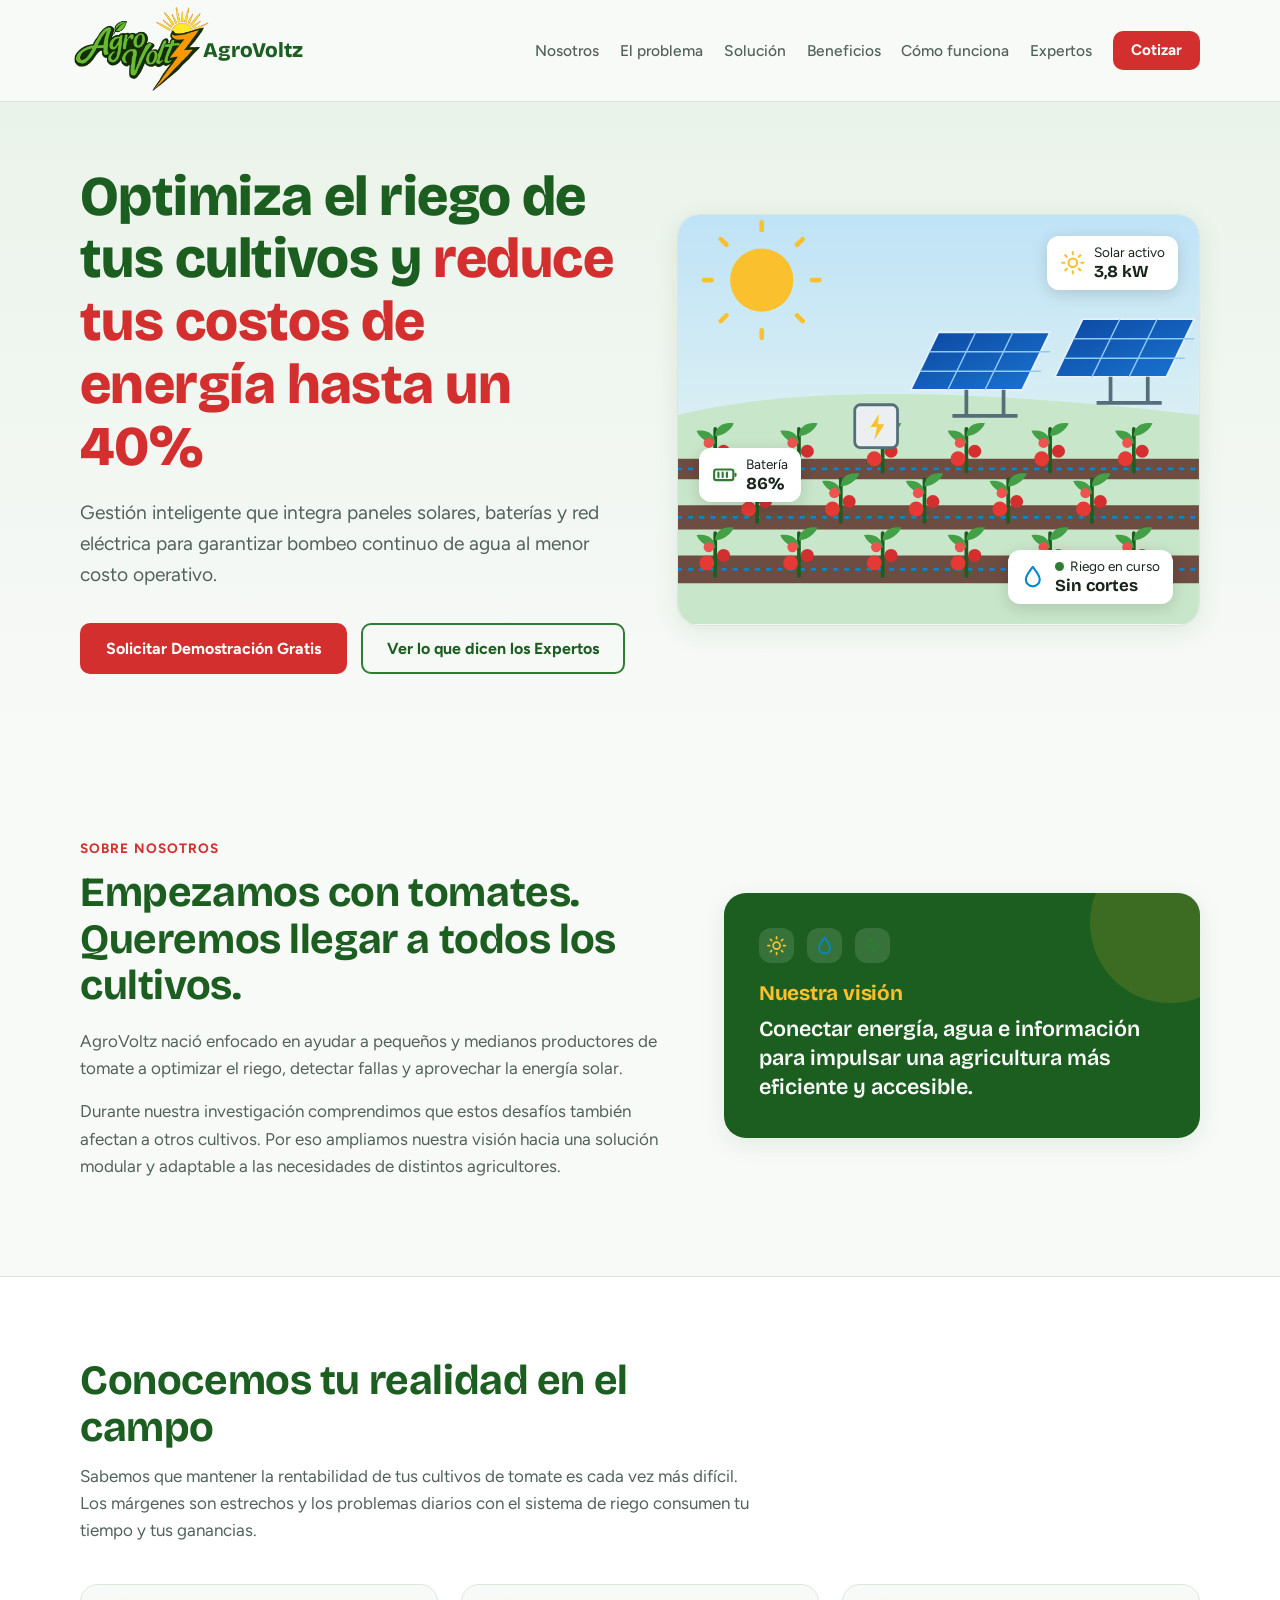
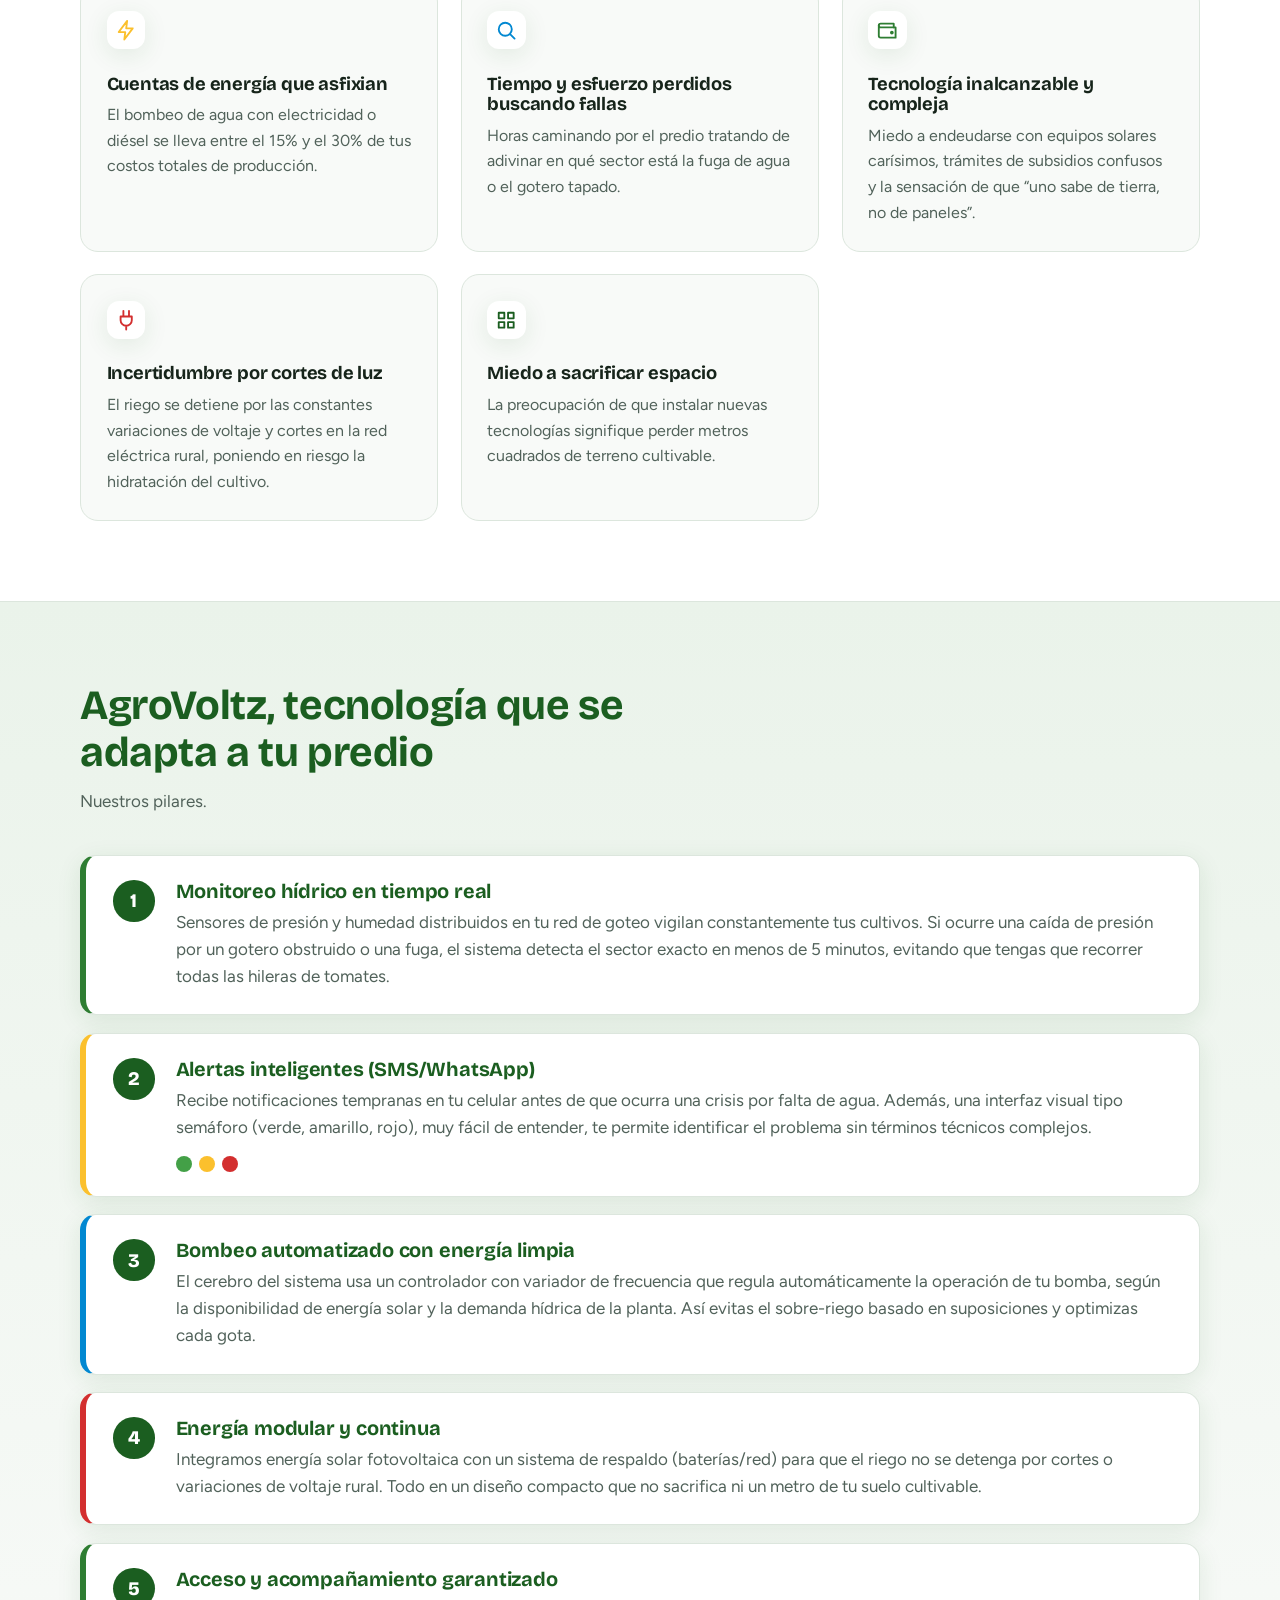
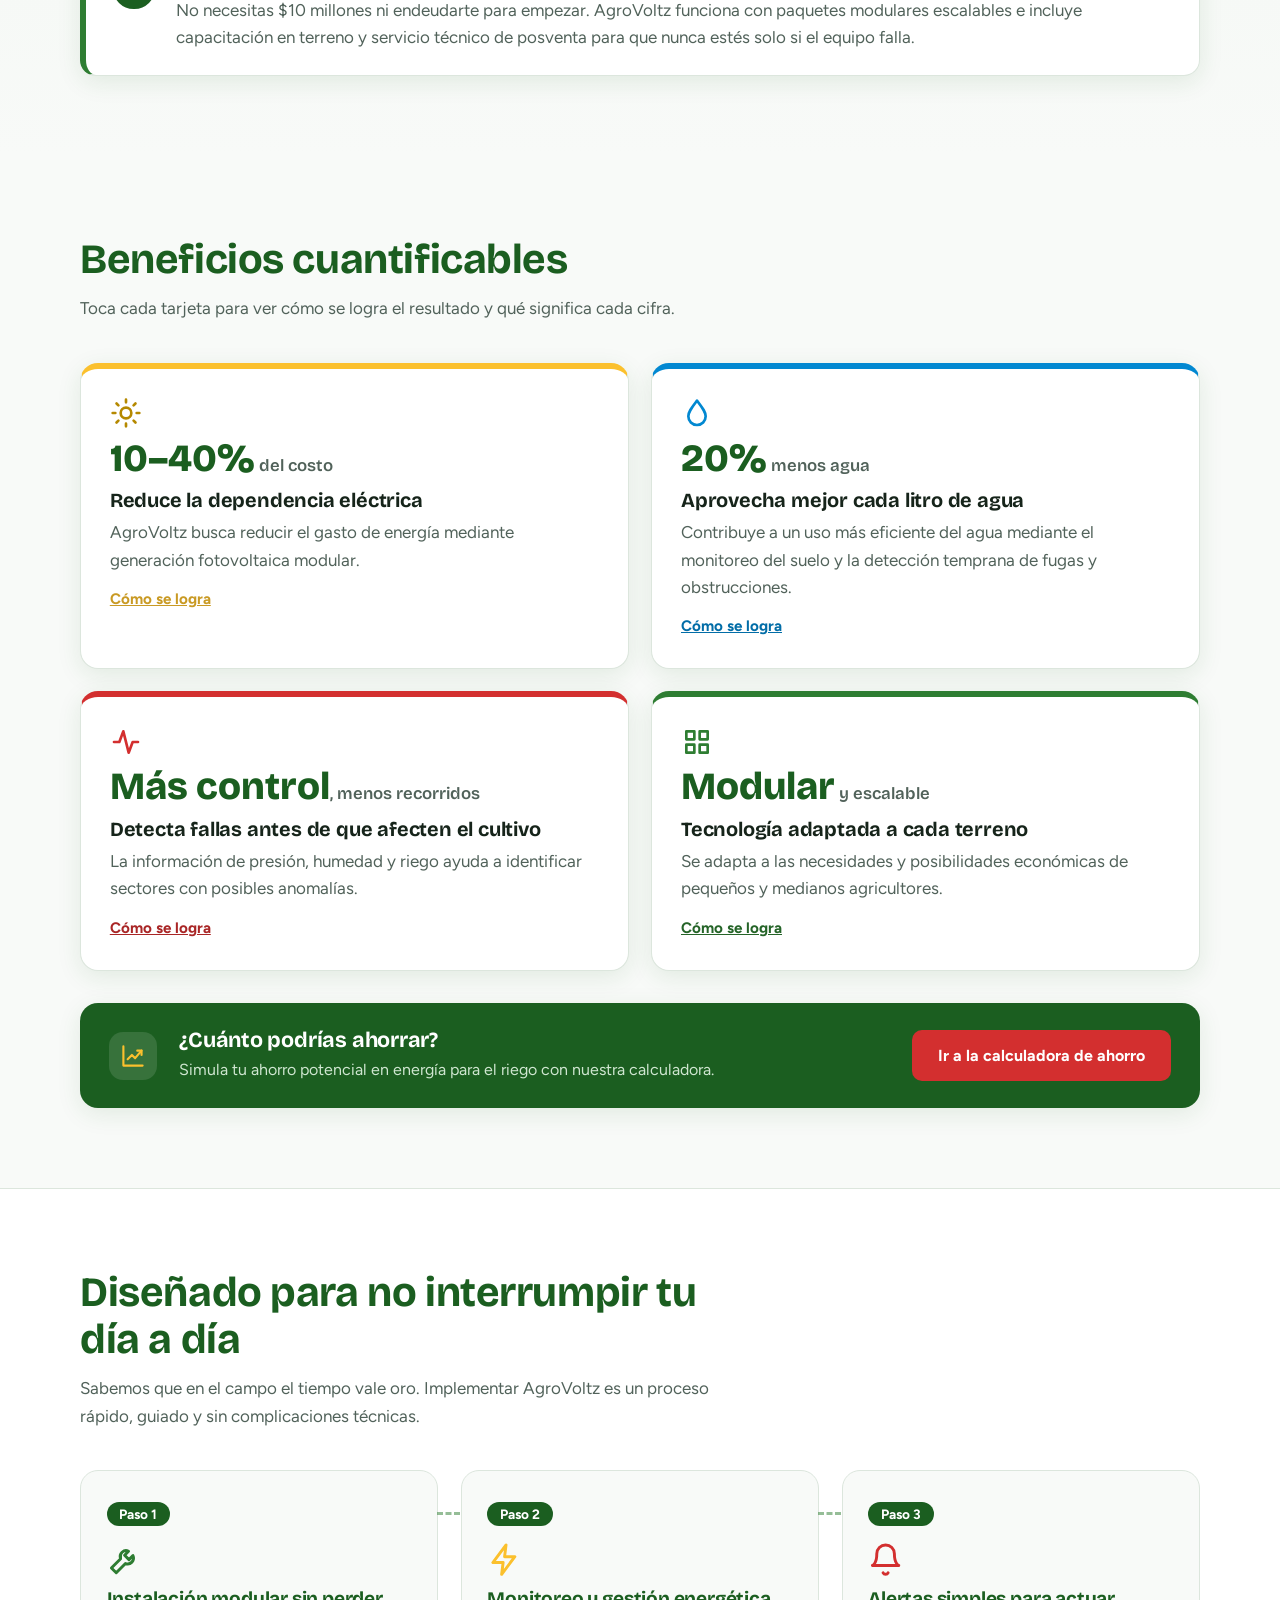
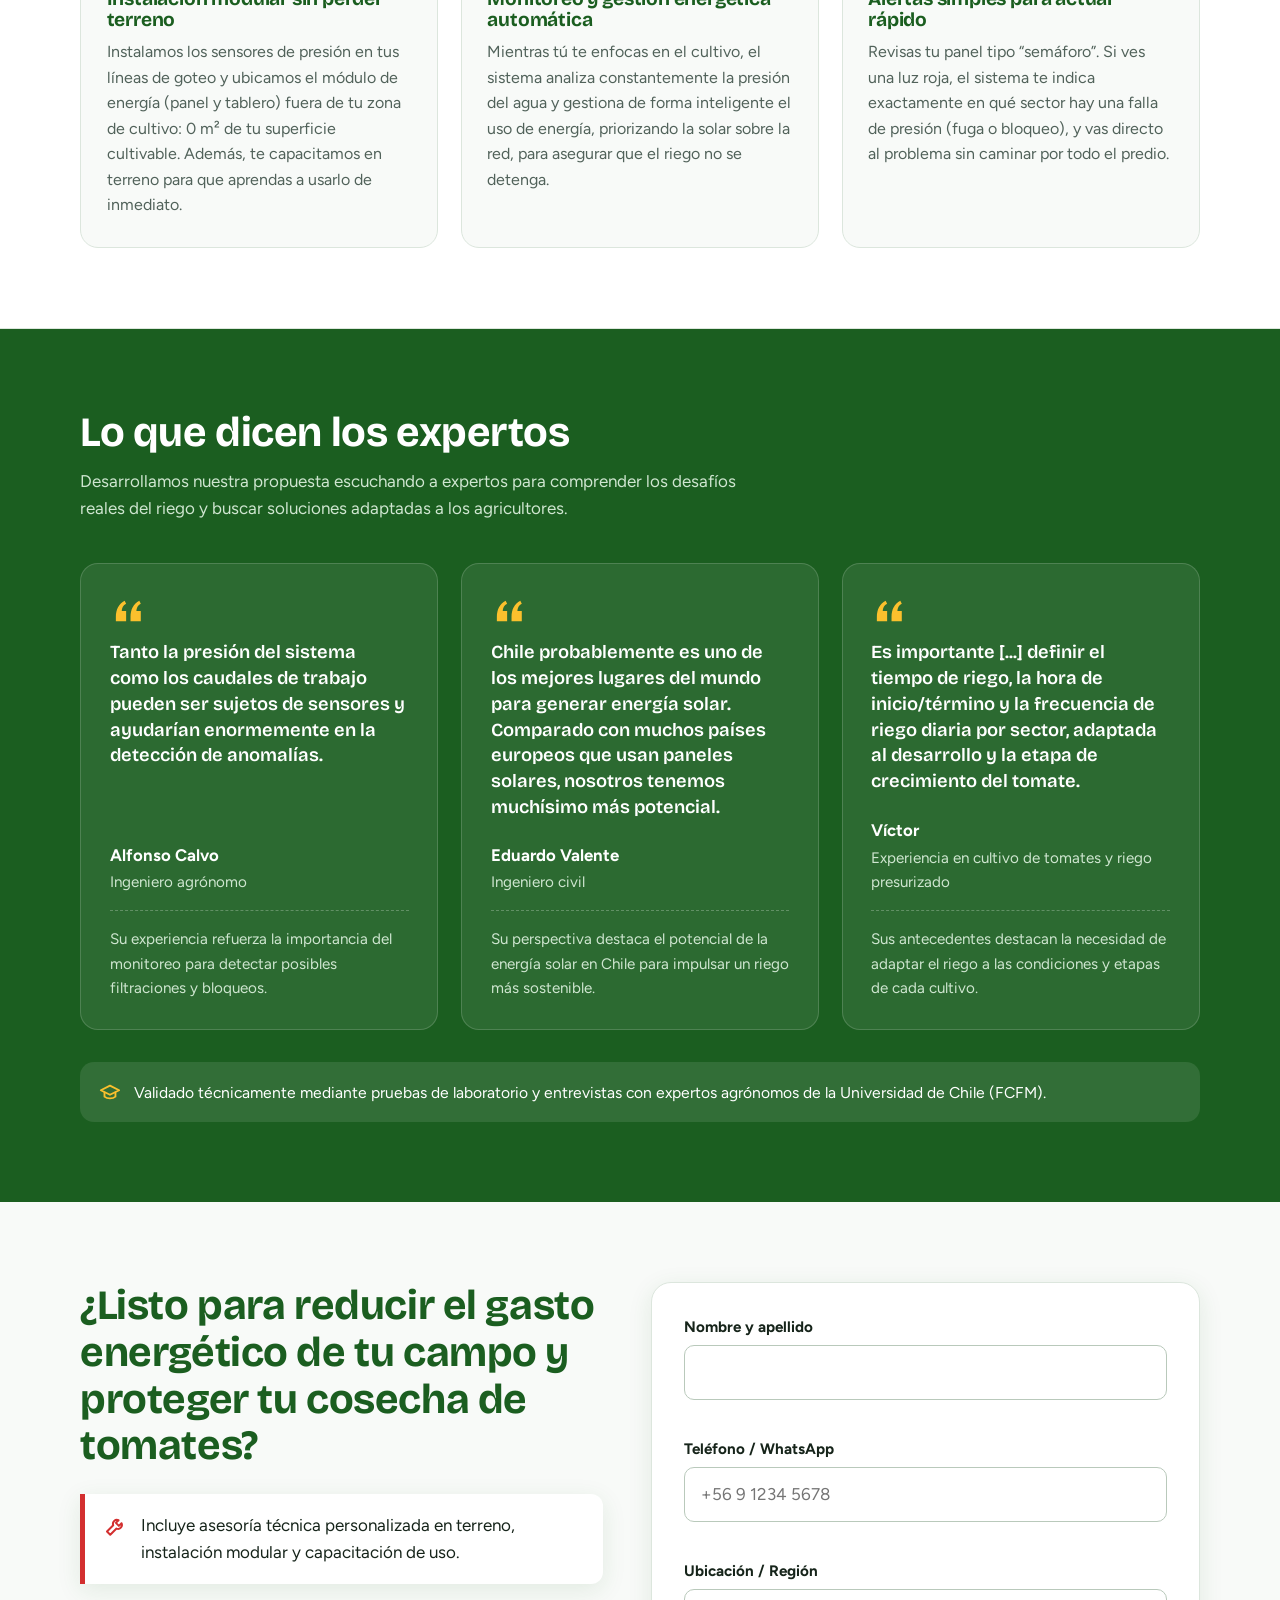
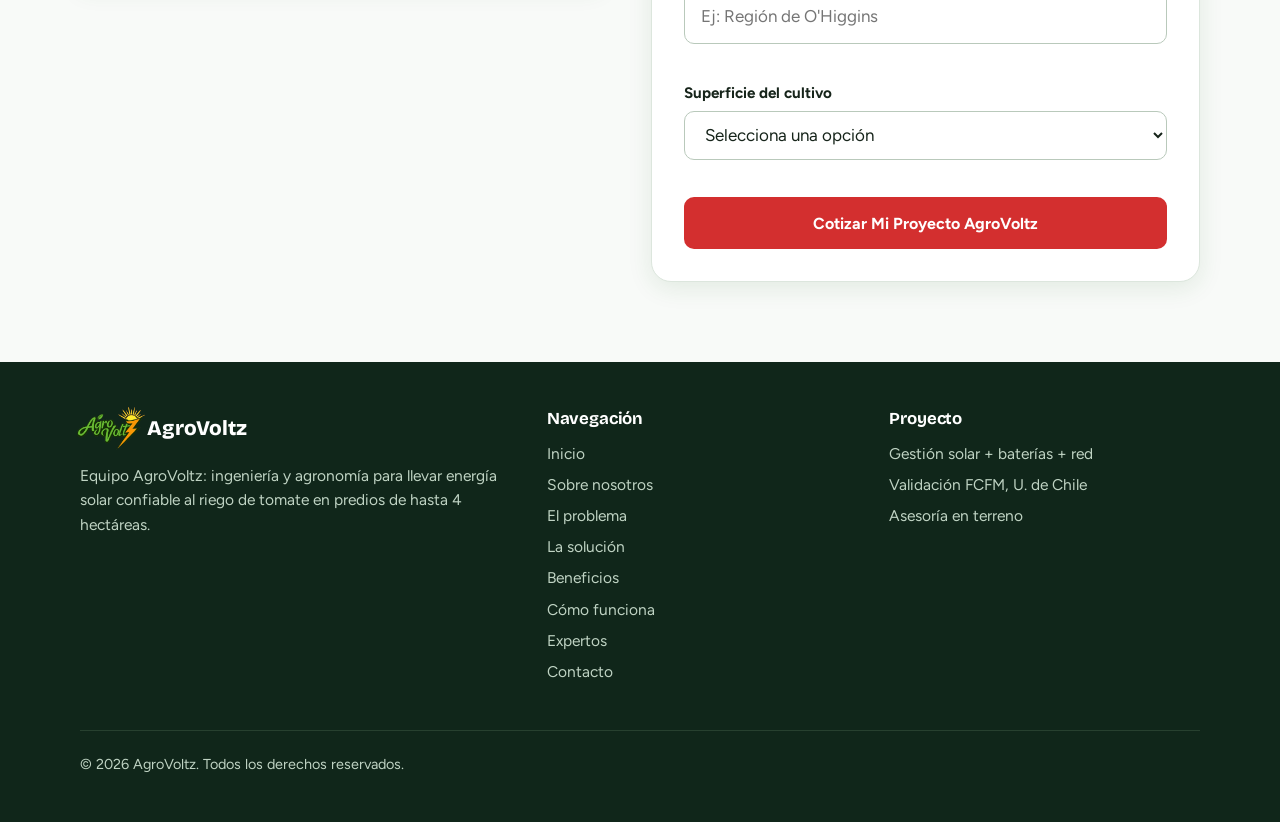
==== commit 82346af4: "Actualiza pagina de AgroVolt2" ====
--- a/index.html
+++ b/index.html
@@ -21,6 +21,14 @@
   <symbol id="i-tomato" viewBox="0 0 24 24" fill="none" stroke="currentColor" stroke-width="2" stroke-linecap="round" stroke-linejoin="round"><circle cx="12" cy="14" r="7.5"/><path d="M12 6.5V3M8 7l4 2 4-2M9 5.5L12 7l3-1.5"/></symbol>
   <symbol id="i-school" viewBox="0 0 24 24" fill="none" stroke="currentColor" stroke-width="2" stroke-linecap="round" stroke-linejoin="round"><path d="M2 9l10-5 10 5-10 5z"/><path d="M6 11.5V16c3 2.5 9 2.5 12 0v-4.5"/></symbol>
   <symbol id="i-tool" viewBox="0 0 24 24" fill="none" stroke="currentColor" stroke-width="2" stroke-linecap="round" stroke-linejoin="round"><path d="M14.7 6.3a4 4 0 0 0-5.4 5.1L3 17.7 6.3 21l6.3-6.3a4 4 0 0 0 5.1-5.4L15 12l-3-3z"/></symbol>
+  <symbol id="i-bolt" viewBox="0 0 24 24" fill="none" stroke="currentColor" stroke-width="2" stroke-linecap="round" stroke-linejoin="round"><path d="M13 2L4 14h7l-1 8 9-12h-7z"/></symbol>
+  <symbol id="i-bell" viewBox="0 0 24 24" fill="none" stroke="currentColor" stroke-width="2" stroke-linecap="round" stroke-linejoin="round"><path d="M6 8a6 6 0 0 1 12 0c0 7 3 8 3 8H3s3-1 3-8"/><path d="M10.3 21a1.9 1.9 0 0 0 3.4 0"/></symbol>
+  <symbol id="i-pulse" viewBox="0 0 24 24" fill="none" stroke="currentColor" stroke-width="2" stroke-linecap="round" stroke-linejoin="round"><path d="M3 12h4l3-8 4 16 3-8h4"/></symbol>
+  <symbol id="i-search" viewBox="0 0 24 24" fill="none" stroke="currentColor" stroke-width="2" stroke-linecap="round" stroke-linejoin="round"><circle cx="11" cy="11" r="7"/><path d="M21 21l-4.3-4.3"/></symbol>
+  <symbol id="i-wallet" viewBox="0 0 24 24" fill="none" stroke="currentColor" stroke-width="2" stroke-linecap="round" stroke-linejoin="round"><path d="M3 7a2 2 0 0 1 2-2h14v4"/><path d="M3 7v11a2 2 0 0 0 2 2h16V9H5a2 2 0 0 1-2-2z"/><circle cx="17" cy="14.5" r="1"/></symbol>
+  <symbol id="i-plug" viewBox="0 0 24 24" fill="none" stroke="currentColor" stroke-width="2" stroke-linecap="round" stroke-linejoin="round"><path d="M9 2v6M15 2v6M6 8h12v4a6 6 0 0 1-12 0zM12 18v4"/></symbol>
+  <symbol id="i-expand" viewBox="0 0 24 24" fill="none" stroke="currentColor" stroke-width="2" stroke-linecap="round" stroke-linejoin="round"><path d="M4 4h6v6H4zM14 14h6v6h-6zM14 4h6v6h-6zM4 14h6v6H4z"/></symbol>
+  <symbol id="i-quote" viewBox="0 0 24 24" fill="currentColor"><path d="M4 17c0-5 2-9 6-11l1 2c-2 1-3 3-3 5h3v7H4zm10 0c0-5 2-9 6-11l1 2c-2 1-3 3-3 5h3v7h-7z"/></symbol>
 </svg>
 
 <header class="top">
@@ -31,8 +39,12 @@
     </a>
     <nav aria-label="Principal">
       <ul>
+        <li><a href="#nosotros">Nosotros</a></li>
+        <li><a href="#problema">El problema</a></li>
+        <li><a href="#solucion">Solución</a></li>
         <li><a href="#beneficios">Beneficios</a></li>
-        <li><a href="#casos">Casos de éxito</a></li>
+        <li><a href="#como-funciona">Cómo funciona</a></li>
+        <li><a href="#casos">Expertos</a></li>
         <li><a class="btn btn-primary btn-sm" href="#contacto">Cotizar</a></li>
       </ul>
     </nav>
@@ -40,15 +52,16 @@
 </header>
 
 <main id="inicio">
+
 <!-- 1. HERO -->
 <section class="hero">
   <div class="wrap">
     <div>
-      <h1>Optimiza el riego de tus cultivos de tomate y <em>reduce tus costos de energía hasta un 40%</em></h1>
+      <h1>Optimiza el riego de tus cultivos y <em>reduce tus costos de energía hasta un 40%</em></h1>
       <p class="sub">Gestión inteligente que integra paneles solares, baterías y red eléctrica para garantizar bombeo continuo de agua al menor costo operativo.</p>
       <div class="cta-row">
         <a class="btn btn-primary" href="#contacto">Solicitar Demostración Gratis</a>
-        <a class="btn btn-ghost" href="#casos">Ver Caso de Éxito</a>
+        <a class="btn btn-ghost" href="#casos">Ver lo que dicen los Expertos</a>
       </div>
     </div>
 
@@ -100,70 +113,231 @@
   </div>
 </section>
 
-<!-- 4. BENEFICIOS / ROI -->
-<section id="beneficios">
+<!-- 2. SOBRE NOSOTROS -->
+<section class="about" id="nosotros">
+  <div class="wrap">
+    <div>
+      <span class="eyebrow">Sobre nosotros</span>
+      <h2>Empezamos con tomates. Queremos llegar a todos los cultivos.</h2>
+      <p>AgroVoltz nació enfocado en ayudar a pequeños y medianos productores de tomate a optimizar el riego, detectar fallas y aprovechar la energía solar.</p>
+      <p>Durante nuestra investigación comprendimos que estos desafíos también afectan a otros cultivos. Por eso ampliamos nuestra visión hacia una solución modular y adaptable a las necesidades de distintos agricultores.</p>
+    </div>
+    <aside class="vision">
+      <div class="vision-icons" aria-hidden="true">
+        <svg class="icon" style="color:var(--solar-yellow)"><use href="#i-sun"/></svg>
+        <svg class="icon" style="color:var(--water-blue)"><use href="#i-drop"/></svg>
+        <svg class="icon" style="color:var(--primary-green)"><use href="#i-pulse"/></svg>
+      </div>
+      <h3>Nuestra visión</h3>
+      <p>Conectar energía, agua e información para impulsar una agricultura más eficiente y accesible.</p>
+    </aside>
+  </div>
+</section>
+
+<!-- 3. EL PROBLEMA -->
+<section class="problem" id="problema">
   <div class="wrap">
     <div class="head">
-      <h2>Beneficios que se miden en tu boleta y en tu cosecha</h2>
-      <p>Toca cada tarjeta para ver cómo se logra el resultado.</p>
+      <h2>Conocemos tu realidad en el campo</h2>
+      <p>Sabemos que mantener la rentabilidad de tus cultivos de tomate es cada vez más difícil. Los márgenes son estrechos y los problemas diarios con el sistema de riego consumen tu tiempo y tus ganancias.</p>
+    </div>
+    <div class="grid3">
+      <article class="pcard">
+        <svg class="icon" style="color:var(--solar-yellow)"><use href="#i-bolt"/></svg>
+        <h3>Cuentas de energía que asfixian</h3>
+        <p>El bombeo de agua con electricidad o diésel se lleva entre el 15% y el 30% de tus costos totales de producción.</p>
+      </article>
+      <article class="pcard">
+        <svg class="icon" style="color:var(--water-blue)"><use href="#i-search"/></svg>
+        <h3>Tiempo y esfuerzo perdidos buscando fallas</h3>
+        <p>Horas caminando por el predio tratando de adivinar en qué sector está la fuga de agua o el gotero tapado.</p>
+      </article>
+      <article class="pcard">
+        <svg class="icon" style="color:var(--primary-green)"><use href="#i-wallet"/></svg>
+        <h3>Tecnología inalcanzable y compleja</h3>
+        <p>Miedo a endeudarse con equipos solares carísimos, trámites de subsidios confusos y la sensación de que “uno sabe de tierra, no de paneles”.</p>
+      </article>
+      <article class="pcard">
+        <svg class="icon" style="color:var(--red-tomato)"><use href="#i-plug"/></svg>
+        <h3>Incertidumbre por cortes de luz</h3>
+        <p>El riego se detiene por las constantes variaciones de voltaje y cortes en la red eléctrica rural, poniendo en riesgo la hidratación del cultivo.</p>
+      </article>
+      <article class="pcard">
+        <svg class="icon" style="color:var(--dark-green)"><use href="#i-expand"/></svg>
+        <h3>Miedo a sacrificar espacio</h3>
+        <p>La preocupación de que instalar nuevas tecnologías signifique perder metros cuadrados de terreno cultivable.</p>
+      </article>
+    </div>
+  </div>
+</section>
+
+<!-- 4. LA SOLUCIÓN -->
+<section class="solution" id="solucion">
+  <div class="wrap">
+    <div class="head">
+      <h2>AgroVoltz, tecnología que se adapta a tu predio</h2>
+      <p>Nuestros pilares.</p>
+    </div>
+    <div class="pillars">
+      <article class="pillar">
+        <span class="num">1</span>
+        <div>
+          <h3>Monitoreo hídrico en tiempo real</h3>
+          <p>Sensores de presión y humedad distribuidos en tu red de goteo vigilan constantemente tus cultivos. Si ocurre una caída de presión por un gotero obstruido o una fuga, el sistema detecta el sector exacto en menos de 5 minutos, evitando que tengas que recorrer todas las hileras de tomates.</p>
+        </div>
+      </article>
+      <article class="pillar">
+        <span class="num">2</span>
+        <div>
+          <h3>Alertas inteligentes (SMS/WhatsApp)</h3>
+          <p>Recibe notificaciones tempranas en tu celular antes de que ocurra una crisis por falta de agua. Además, una interfaz visual tipo semáforo (verde, amarillo, rojo), muy fácil de entender, te permite identificar el problema sin términos técnicos complejos.</p>
+          <div class="semaforo" aria-hidden="true"><i style="background:#43A047"></i><i style="background:var(--solar-yellow)"></i><i style="background:var(--red-tomato)"></i></div>
+        </div>
+      </article>
+      <article class="pillar">
+        <span class="num">3</span>
+        <div>
+          <h3>Bombeo automatizado con energía limpia</h3>
+          <p>El cerebro del sistema usa un controlador con variador de frecuencia que regula automáticamente la operación de tu bomba, según la disponibilidad de energía solar y la demanda hídrica de la planta. Así evitas el sobre-riego basado en suposiciones y optimizas cada gota.</p>
+        </div>
+      </article>
+      <article class="pillar">
+        <span class="num">4</span>
+        <div>
+          <h3>Energía modular y continua</h3>
+          <p>Integramos energía solar fotovoltaica con un sistema de respaldo (baterías/red) para que el riego no se detenga por cortes o variaciones de voltaje rural. Todo en un diseño compacto que no sacrifica ni un metro de tu suelo cultivable.</p>
+        </div>
+      </article>
+      <article class="pillar">
+        <span class="num">5</span>
+        <div>
+          <h3>Acceso y acompañamiento garantizado</h3>
+          <p>No necesitas $10 millones ni endeudarte para empezar. AgroVoltz funciona con paquetes modulares escalables e incluye capacitación en terreno y servicio técnico de posventa para que nunca estés solo si el equipo falla.</p>
+        </div>
+      </article>
+    </div>
+  </div>
+</section>
+
+<!-- 5. BENEFICIOS CUANTIFICABLES -->
+<section class="benefits" id="beneficios">
+  <div class="wrap">
+    <div class="head">
+      <h2>Beneficios cuantificables</h2>
+      <p>Toca cada tarjeta para ver cómo se logra el resultado y qué significa cada cifra.</p>
     </div>
     <div class="grid4">
       <article class="roi">
         <svg class="icon" style="color:#B58900;width:2rem;height:2rem"><use href="#i-sun"/></svg>
-        <div class="big">45%<small> menos</small></div>
-        <h3>Ahorro energético directo</h3>
-        <p>Hasta 45% de reducción en el costo eléctrico mensual mediante el aprovechamiento prioritario de energía solar.</p>
+        <div class="big">10–40%<small> del costo</small></div>
+        <h3>Reduce la dependencia eléctrica</h3>
+        <p>AgroVoltz busca reducir el gasto de energía mediante generación fotovoltaica modular.</p>
         <button type="button" aria-expanded="false">Cómo se logra</button>
-        <div class="more"><div><p>El sistema usa primero la energía de los paneles, luego la batería y deja la red eléctrica como último respaldo.</p></div></div>
+        <div class="more"><div><p>El porcentaje corresponde al costo energético identificado en el bombeo, no a un ahorro garantizado por AgroVoltz.</p></div></div>
       </article>
       <article class="roi">
-        <svg class="icon" style="color:var(--water-blue);width:2rem;height:2rem"><use href="#i-bat"/></svg>
-        <div class="big">100%<small> continuidad</small></div>
-        <h3>Cero interrupciones de riego</h3>
-        <p>100% de continuidad operativa en bombeo gracias a la conmutación automática con banco de baterías ante cortes de red.</p>
+        <svg class="icon" style="color:var(--water-blue);width:2rem;height:2rem"><use href="#i-drop"/></svg>
+        <div class="big">20%<small> menos agua</small></div>
+        <h3>Aprovecha mejor cada litro de agua</h3>
+        <p>Contribuye a un uso más eficiente del agua mediante el monitoreo del suelo y la detección temprana de fugas y obstrucciones.</p>
         <button type="button" aria-expanded="false">Cómo se logra</button>
-        <div class="more"><div><p>Si la red cae o baja la tensión, el sistema cambia de fuente en forma automática y la bomba sigue funcionando.</p></div></div>
+        <div class="more"><div><p>El 20% es una referencia, no un resultado medido de AgroVoltz.</p></div></div>
       </article>
       <article class="roi">
-        <svg class="icon" style="color:var(--primary-green);width:2rem;height:2rem"><use href="#i-chart"/></svg>
-        <div class="big">18–24<small> meses</small></div>
-        <h3>Retorno de inversión (ROI)</h3>
-        <p>Recuperación de la inversión estimada entre 18 y 24 meses por ahorro en insumos y aumento del rendimiento por hectárea.</p>
+        <svg class="icon" style="color:var(--red-tomato);width:2rem;height:2rem"><use href="#i-pulse"/></svg>
+        <div class="big">Más control<small>, menos recorridos</small></div>
+        <h3>Detecta fallas antes de que afecten el cultivo</h3>
+        <p>La información de presión, humedad y riego ayuda a identificar sectores con posibles anomalías.</p>
         <button type="button" aria-expanded="false">Cómo se logra</button>
-        <div class="more"><div><p>Suma el ahorro en electricidad y combustible del generador con el mayor rendimiento por riego sin interrupciones. El plazo exacto depende de tu predio y se calcula en la cotización.</p></div></div>
+        <div class="more"><div><p>Facilita la toma de decisiones sin depender exclusivamente de la inspección manual.</p></div></div>
       </article>
       <article class="roi">
-        <svg class="icon" style="color:var(--red-tomato);width:2rem;height:2rem"><use href="#i-tomato"/></svg>
-        <div class="big">0%<small> estrés hídrico</small></div>
-        <h3>Protección del cultivo</h3>
-        <p>Evita el estrés hídrico en la planta de tomate, resguardando la calidad, calibre y valor de mercado del fruto.</p>
+        <svg class="icon" style="color:var(--primary-green);width:2rem;height:2rem"><use href="#i-expand"/></svg>
+        <div class="big">Modular<small> y escalable</small></div>
+        <h3>Tecnología adaptada a cada terreno</h3>
+        <p>Se adapta a las necesidades y posibilidades económicas de pequeños y medianos agricultores.</p>
         <button type="button" aria-expanded="false">Cómo se logra</button>
-        <div class="more"><div><p>El riego se mantiene en los horarios programados aunque falle la red, así la planta recibe agua cuando la necesita.</p></div></div>
-      </article>
-    </div>
-  </div>
-</section>
-
-<!-- 5. CASOS DE ÉXITO -->
+        <div class="more"><div><p>Se incorporan los componentes necesarios según las características de tu predio.</p></div></div>
+      </article>
+    </div>
+
+    <!-- Acceso a la calculadora -->
+    <div class="calc-cta">
+      <svg class="icon" aria-hidden="true"><use href="#i-chart"/></svg>
+      <div class="calc-cta-text">
+        <h3>¿Cuánto podrías ahorrar?</h3>
+        <p>Simula tu ahorro potencial en energía para el riego con nuestra calculadora.</p>
+      </div>
+      <a class="btn btn-primary" href="./calcu.html">Ir a la calculadora de ahorro</a>
+    </div>
+  </div>
+</section>
+
+<!-- 6. CÓMO FUNCIONA -->
+<section class="how" id="como-funciona">
+  <div class="wrap">
+    <div class="head">
+      <h2>Diseñado para no interrumpir tu día a día</h2>
+      <p>Sabemos que en el campo el tiempo vale oro. Implementar AgroVoltz es un proceso rápido, guiado y sin complicaciones técnicas.</p>
+    </div>
+    <ol class="steps">
+      <li class="step">
+        <span class="stepnum">Paso 1</span>
+        <svg class="icon" style="color:var(--primary-green)"><use href="#i-tool"/></svg>
+        <h3>Instalación modular sin perder terreno</h3>
+        <p>Instalamos los sensores de presión en tus líneas de goteo y ubicamos el módulo de energía (panel y tablero) fuera de tu zona de cultivo: 0 m² de tu superficie cultivable. Además, te capacitamos en terreno para que aprendas a usarlo de inmediato.</p>
+      </li>
+      <li class="step">
+        <span class="stepnum">Paso 2</span>
+        <svg class="icon" style="color:var(--solar-yellow)"><use href="#i-bolt"/></svg>
+        <h3>Monitoreo y gestión energética automática</h3>
+        <p>Mientras tú te enfocas en el cultivo, el sistema analiza constantemente la presión del agua y gestiona de forma inteligente el uso de energía, priorizando la solar sobre la red, para asegurar que el riego no se detenga.</p>
+      </li>
+      <li class="step">
+        <span class="stepnum">Paso 3</span>
+        <svg class="icon" style="color:var(--red-tomato)"><use href="#i-bell"/></svg>
+        <h3>Alertas simples para actuar rápido</h3>
+        <p>Revisas tu panel tipo “semáforo”. Si ves una luz roja, el sistema te indica exactamente en qué sector hay una falla de presión (fuga o bloqueo), y vas directo al problema sin caminar por todo el predio.</p>
+      </li>
+    </ol>
+  </div>
+</section>
+
+<!-- 7. LO QUE DICEN LOS EXPERTOS -->
 <section class="proof" id="casos">
   <div class="wrap">
-    <div>
-      <blockquote>Con AgroVoltz logramos asegurar el bombeo constante en nuestras 3 hectáreas de tomate sin sufrir por las alzas de la tarifa eléctrica ni las caídas de tensión rurales. El sistema se paga solo con el ahorro generado.</blockquote>
-      <cite><strong>Carlos M.</strong>, Productor de Tomate, Sector Agrícola Central.</cite>
-      <div class="valid">
-        <svg class="icon"><use href="#i-school"/></svg>
-        <p style="margin:0">Validado técnicamente mediante pruebas de laboratorio y entrevistas con expertos agrónomos de la Universidad de Chile (FCFM).</p>
-      </div>
-    </div>
-    <div class="badges">
-      <div class="badge"><b>+4</b><span>Hectáreas protegidas</span></div>
-      <div class="badge"><b>100%</b><span>Autonomía en cortes</span></div>
-      <div class="badge"><b>0%</b><span>Estrés hídrico</span></div>
-    </div>
-  </div>
-</section>
-
-<!-- 7. CONTACTO -->
+    <div class="head">
+      <h2>Lo que dicen los expertos</h2>
+      <p>Desarrollamos nuestra propuesta escuchando a expertos para comprender los desafíos reales del riego y buscar soluciones adaptadas a los agricultores.</p>
+    </div>
+    <div class="quotes">
+      <figure class="qcard">
+        <svg class="icon qmark"><use href="#i-quote"/></svg>
+        <blockquote>Tanto la presión del sistema como los caudales de trabajo pueden ser sujetos de sensores y ayudarían enormemente en la detección de anomalías.</blockquote>
+        <figcaption><strong>Alfonso Calvo</strong><span>Ingeniero agrónomo</span></figcaption>
+        <p class="why">Su experiencia refuerza la importancia del monitoreo para detectar posibles filtraciones y bloqueos.</p>
+      </figure>
+      <figure class="qcard">
+        <svg class="icon qmark"><use href="#i-quote"/></svg>
+        <blockquote>Chile probablemente es uno de los mejores lugares del mundo para generar energía solar. Comparado con muchos países europeos que usan paneles solares, nosotros tenemos muchísimo más potencial.</blockquote>
+        <figcaption><strong>Eduardo Valente</strong><span>Ingeniero civil</span></figcaption>
+        <p class="why">Su perspectiva destaca el potencial de la energía solar en Chile para impulsar un riego más sostenible.</p>
+      </figure>
+      <figure class="qcard">
+        <svg class="icon qmark"><use href="#i-quote"/></svg>
+        <blockquote>Es importante [...] definir el tiempo de riego, la hora de inicio/término y la frecuencia de riego diaria por sector, adaptada al desarrollo y la etapa de crecimiento del tomate.</blockquote>
+        <figcaption><strong>Víctor</strong><span>Experiencia en cultivo de tomates y riego presurizado</span></figcaption>
+        <p class="why">Sus antecedentes destacan la necesidad de adaptar el riego a las condiciones y etapas de cada cultivo.</p>
+      </figure>
+    </div>
+    <div class="valid">
+      <svg class="icon"><use href="#i-school"/></svg>
+      <p style="margin:0">Validado técnicamente mediante pruebas de laboratorio y entrevistas con expertos agrónomos de la Universidad de Chile (FCFM).</p>
+    </div>
+  </div>
+</section>
+
+<!-- 8. CONTACTO -->
 <section class="contact" id="contacto">
   <div class="wrap">
     <div>
@@ -195,7 +369,7 @@
       <a class="brand footer-brand" href="./index.html" aria-label="AgroVoltz, volver al inicio"><img src="./assets/img/logo.png" alt="" class="brand-logo"><span>AgroVoltz</span></a>
       <p>Equipo AgroVoltz: ingeniería y agronomía para llevar energía solar confiable al riego de tomate en predios de hasta 4 hectáreas.</p>
     </div>
-    <div><h3>Navegación</h3><ul><li><a href="#inicio">Inicio</a></li><li><a href="#beneficios">Beneficios</a></li><li><a href="#casos">Casos de éxito</a></li><li><a href="#contacto">Contacto</a></li></ul></div>
+    <div><h3>Navegación</h3><ul><li><a href="#inicio">Inicio</a></li><li><a href="#nosotros">Sobre nosotros</a></li><li><a href="#problema">El problema</a></li><li><a href="#solucion">La solución</a></li><li><a href="#beneficios">Beneficios</a></li><li><a href="#como-funciona">Cómo funciona</a></li><li><a href="#casos">Expertos</a></li><li><a href="#contacto">Contacto</a></li></ul></div>
     <div><h3>Proyecto</h3><ul><li>Gestión solar + baterías + red</li><li>Validación FCFM, U. de Chile</li><li>Asesoría en terreno</li></ul></div>
     <p class="legal">© <span id="yr">2026</span> AgroVoltz. Todos los derechos reservados.</p>
   </div>
@@ -203,7 +377,7 @@
 
 <script>
 (function(){
-  // Tarjetas ROI expandibles
+  // Tarjetas de beneficios expandibles
   document.querySelectorAll('.roi button').forEach(function(b){
     b.addEventListener('click',function(){
       var card=b.closest('.roi'), open=card.classList.toggle('open');
--- a/assets/css/styles.css
+++ b/assets/css/styles.css
@@ -14,7 +14,7 @@
 a{color:inherit}
 :focus-visible{outline:3px solid var(--water-blue);outline-offset:3px;border-radius:4px}
 .wrap{width:min(1120px,92%);margin-inline:auto}
-section{padding:5rem 0}
+section{padding:5rem 0;scroll-margin-top:70px}
 .icon{width:1.4em;height:1.4em;flex:none}
 
 /* Header */
@@ -34,12 +34,13 @@
 .brand{gap:.65rem}
 .footer-brand{color:#fff}
 .footer-brand .brand-logo{height:38px}
-nav ul{display:flex;gap:1.6rem;list-style:none;margin:0;padding:0;align-items:center}
-nav a{text-decoration:none;font-weight:500;color:var(--muted)}
+nav ul{display:flex;gap:1.3rem;list-style:none;margin:0;padding:0;align-items:center}
+nav a{text-decoration:none;font-weight:500;color:var(--muted);font-size:.97rem}
 nav a:hover{color:var(--primary-green)}
 .btn{display:inline-flex;align-items:center;justify-content:center;gap:.5rem;padding:.9rem 1.5rem;border-radius:10px;font:700 1rem var(--font-body);text-decoration:none;border:2px solid transparent;cursor:pointer;transition:transform .15s,background .15s}
 .btn:hover{transform:translateY(-2px)}
 .btn-primary{background:var(--red-tomato);color:#fff}
+nav a.btn-primary{color:#fff}
 .btn-primary:hover{background:var(--red-bright)}
 .btn-ghost{border-color:var(--primary-green);color:var(--dark-green);background:transparent}
 .btn-ghost:hover{background:var(--primary-green);color:#fff}
@@ -64,19 +65,53 @@
 @keyframes pulse{70%{box-shadow:0 0 0 9px rgba(46,125,50,0)}100%{box-shadow:0 0 0 0 rgba(46,125,50,0)}}
 
 /* Section headings */
-.head{max-width:40rem;margin-bottom:2.5rem}
+.head{max-width:42rem;margin-bottom:2.5rem}
 .head h2{font-size:clamp(1.8rem,3.4vw,2.6rem);color:var(--dark-green)}
 .head p{color:var(--muted);margin:.8rem 0 0}
+.eyebrow{display:inline-block;font:700 .85rem var(--font-body);letter-spacing:.08em;text-transform:uppercase;color:var(--red-tomato);margin-bottom:.8rem}
 
-/* ROI cards */
+/* Sobre nosotros */
+.about{background:var(--bg)}
+.about .wrap{display:grid;grid-template-columns:1.25fr 1fr;gap:3rem;align-items:center}
+.about h2{font-size:clamp(1.8rem,3.4vw,2.6rem);color:var(--dark-green);margin-bottom:1.2rem}
+.about p{color:var(--muted);margin:0 0 1rem}
+.vision{background:var(--dark-green);color:#fff;border-radius:22px;padding:2.2rem;box-shadow:var(--shadow);position:relative;overflow:hidden}
+.vision::after{content:"";position:absolute;right:-50px;top:-50px;width:160px;height:160px;border-radius:50%;background:rgba(251,192,45,.14)}
+.vision-icons{display:flex;gap:.8rem;margin-bottom:1.2rem}
+.vision-icons .icon{width:2.2rem;height:2.2rem;background:rgba(255,255,255,.12);border-radius:12px;padding:.45rem}
+.vision h3{font-size:1.3rem;color:var(--solar-yellow);margin-bottom:.6rem}
+.vision p{margin:0;font-family:var(--font-head);font-weight:600;font-size:1.35rem;line-height:1.35;color:#fff}
+
+/* Problema */
+.problem{background:#fff;border-block:1px solid var(--line)}
+.grid3{display:grid;grid-template-columns:repeat(3,1fr);gap:1.4rem}
+.pcard{background:var(--bg);border:1px solid var(--line);border-radius:18px;padding:1.6rem}
+.pcard .icon{width:2.4rem;height:2.4rem;background:#fff;border-radius:12px;padding:.5rem;box-shadow:var(--shadow);margin-bottom:1rem}
+.pcard h3{font-size:1.15rem;margin-bottom:.5rem;color:var(--ink)}
+.pcard p{margin:0;color:var(--muted);font-size:1rem}
+
+/* Solución */
+.solution{background:linear-gradient(180deg,#EAF3EA 0%,var(--bg) 100%)}
+.pillars{display:grid;gap:1.1rem}
+.pillar{display:flex;gap:1.3rem;align-items:flex-start;background:var(--card);border:1px solid var(--line);border-left:6px solid var(--primary-green);border-radius:16px;padding:1.5rem 1.7rem;box-shadow:var(--shadow)}
+.pillar:nth-child(2){border-left-color:var(--solar-yellow)}
+.pillar:nth-child(3){border-left-color:var(--water-blue)}
+.pillar:nth-child(4){border-left-color:var(--red-tomato)}
+.num{flex:none;display:grid;place-items:center;width:2.6rem;height:2.6rem;border-radius:50%;background:var(--dark-green);color:#fff;font:800 1.2rem var(--font-head)}
+.pillar h3{font-size:1.25rem;margin-bottom:.4rem;color:var(--dark-green)}
+.pillar p{margin:0;color:var(--muted)}
+.semaforo{display:flex;gap:.45rem;margin-top:.9rem}
+.semaforo i{display:block;width:16px;height:16px;border-radius:50%}
+
+/* Beneficios (tarjetas expandibles) */
 .grid4{display:grid;grid-template-columns:repeat(2,1fr);gap:1.4rem}
 .roi{background:var(--card);border:1px solid var(--line);border-radius:18px;padding:1.8rem;box-shadow:var(--shadow);border-top:6px solid var(--c)}
 .roi:nth-child(1){--c:var(--solar-yellow)}
 .roi:nth-child(2){--c:var(--water-blue)}
-.roi:nth-child(3){--c:var(--primary-green)}
-.roi:nth-child(4){--c:var(--red-tomato)}
-.roi .big{font-family:var(--font-head);font-weight:800;font-size:2.8rem;color:var(--dark-green);line-height:1}
-.roi .big small{font-size:1.1rem;color:var(--muted);font-weight:600}
+.roi:nth-child(3){--c:var(--red-tomato)}
+.roi:nth-child(4){--c:var(--primary-green)}
+.roi .big{font-family:var(--font-head);font-weight:800;font-size:2.4rem;color:var(--dark-green);line-height:1.05}
+.roi .big small{font-size:1.05rem;color:var(--muted);font-weight:600}
 .roi h3{font-size:1.25rem;margin:.7rem 0 .5rem}
 .roi p{margin:0;color:var(--muted)}
 .roi button{margin-top:1rem;background:none;border:0;color:var(--c);filter:brightness(.8);font:700 .95rem var(--font-body);cursor:pointer;padding:0;text-decoration:underline}
@@ -85,21 +120,37 @@
 .roi.open .more{grid-template-rows:1fr}
 .roi .more p{padding-top:.8rem;font-size:.97rem;border-top:1px dashed var(--line);margin-top:1rem}
 
-/* Proof */
+
+/* Acceso a la calculadora */
+.calc-cta{display:flex;align-items:center;gap:1.4rem;margin-top:2rem;padding:1.6rem 1.8rem;background:var(--dark-green);color:#fff;border-radius:18px;box-shadow:var(--shadow)}
+.calc-cta>.icon{width:3rem;height:3rem;padding:.7rem;border-radius:14px;background:rgba(255,255,255,.12);color:var(--solar-yellow)}
+.calc-cta-text{flex:1}
+.calc-cta h3{font-size:1.35rem;color:#fff}
+.calc-cta p{margin:.3rem 0 0;color:#CFE6D0;font-size:1rem}
+
+/* Cómo funciona */
+.how{background:#fff;border-block:1px solid var(--line)}
+.steps{list-style:none;margin:0;padding:0;display:grid;grid-template-columns:repeat(3,1fr);gap:1.4rem;counter-reset:s}
+.step{position:relative;background:var(--bg);border:1px solid var(--line);border-radius:18px;padding:1.8rem 1.6rem}
+.step:not(:last-child)::after{content:"";position:absolute;top:2.6rem;right:-1.4rem;width:1.4rem;border-top:3px dashed var(--primary-green);opacity:.5}
+.stepnum{display:inline-block;background:var(--dark-green);color:#fff;font:700 .85rem var(--font-body);padding:.25rem .8rem;border-radius:999px;margin-bottom:1rem}
+.step .icon{display:block;width:2.2rem;height:2.2rem;margin-bottom:.7rem}
+.step h3{font-size:1.2rem;margin-bottom:.5rem;color:var(--dark-green)}
+.step p{margin:0;color:var(--muted);font-size:1rem}
+
+/* Expertos */
 .proof{background:var(--dark-green);color:#fff}
-.proof .wrap{display:grid;grid-template-columns:1.3fr 1fr;gap:3rem;align-items:start}
-blockquote{margin:0;font-family:var(--font-head);font-size:clamp(1.3rem,2.4vw,1.8rem);line-height:1.35;font-weight:600}
-blockquote::before{content:"“";display:block;font-size:5rem;line-height:.6;color:var(--solar-yellow)}
-cite{display:block;font:500 1rem var(--font-body);margin-top:1.4rem;color:#CFE6D0;font-style:normal}
-cite strong{color:#fff}
+.proof .head h2{color:#fff}
+.proof .head p{color:#CFE6D0}
+.quotes{display:grid;grid-template-columns:repeat(3,1fr);gap:1.4rem}
+.qcard{margin:0;background:rgba(255,255,255,.08);border:1px solid rgba(255,255,255,.16);border-radius:18px;padding:1.8rem;display:flex;flex-direction:column}
+.qmark{width:2.2rem;height:2.2rem;color:var(--solar-yellow);margin-bottom:.8rem}
+blockquote{margin:0;font-family:var(--font-head);font-size:1.15rem;line-height:1.4;font-weight:600;flex:1}
+figcaption{margin-top:1.3rem;display:grid;gap:.1rem;color:#CFE6D0;font-size:.95rem}
+figcaption strong{color:#fff;font-size:1.05rem}
+.why{margin:1rem 0 0;padding-top:1rem;border-top:1px dashed rgba(255,255,255,.25);color:#CFE6D0;font-size:.95rem}
 .valid{margin-top:2rem;display:flex;gap:.8rem;background:rgba(255,255,255,.1);border-radius:14px;padding:1.1rem 1.2rem;font-size:.98rem}
 .valid .icon{color:var(--solar-yellow);margin-top:.15rem}
-.badges{display:grid;gap:1rem}
-.badge{background:#fff;color:var(--ink);border-radius:16px;padding:1.2rem 1.4rem;display:flex;align-items:center;gap:1rem}
-.badge b{font-family:var(--font-head);font-size:2rem;color:var(--primary-green);min-width:4.3rem}
-.badge span{color:var(--muted);line-height:1.3}
-.badge:nth-child(3) b{color:var(--water-blue)}
-.badge:nth-child(2) b{color:var(--solar-yellow);filter:brightness(.85)}
 
 /* Contact */
 .contact .wrap{display:grid;grid-template-columns:1fr 1.05fr;gap:3rem;align-items:start}
@@ -123,10 +174,18 @@
 footer a:hover{color:#fff;text-decoration:underline}
 .legal{grid-column:1/-1;border-top:1px solid #27402F;padding-top:1.4rem;margin-top:.8rem;font-size:.9rem}
 
+@media (max-width:1020px){
+  nav ul{gap:.9rem}
+  nav li:nth-child(2),nav li:nth-child(5){display:none}
+}
 @media (max-width:860px){
   section{padding:3.5rem 0}
-  .hero .wrap,.proof .wrap,.contact .wrap,footer .wrap{grid-template-columns:1fr}
-  .grid4{grid-template-columns:1fr}
+  .hero .wrap,.about .wrap,.contact .wrap,footer .wrap{grid-template-columns:1fr}
+  .grid3,.grid4,.steps,.quotes{grid-template-columns:1fr}
+  .step:not(:last-child)::after{display:none}
   nav ul li:not(:last-child){display:none}
+  .pillar{padding:1.2rem}
+  .calc-cta{flex-direction:column;align-items:flex-start}
+  .calc-cta .btn{width:100%}
 }
 @media (prefers-reduced-motion:reduce){*{animation:none!important;transition:none!important;scroll-behavior:auto!important}}
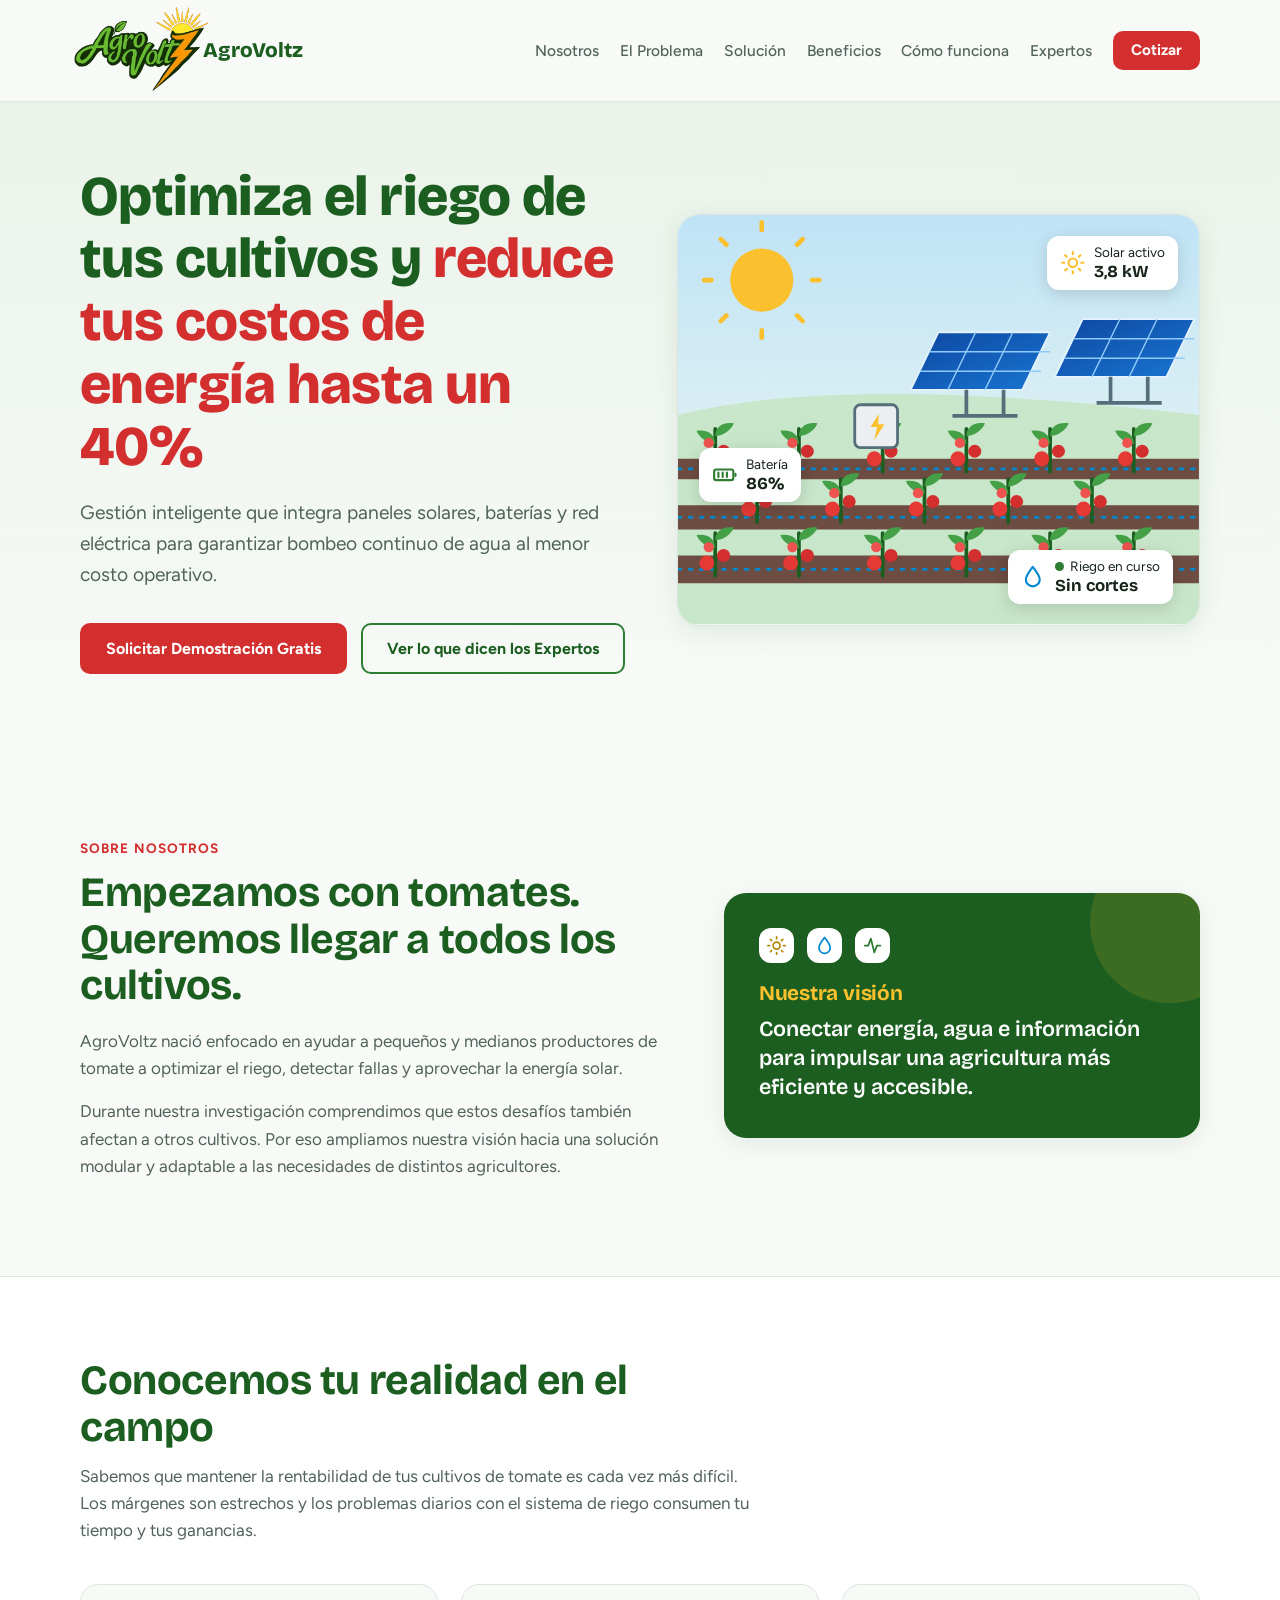
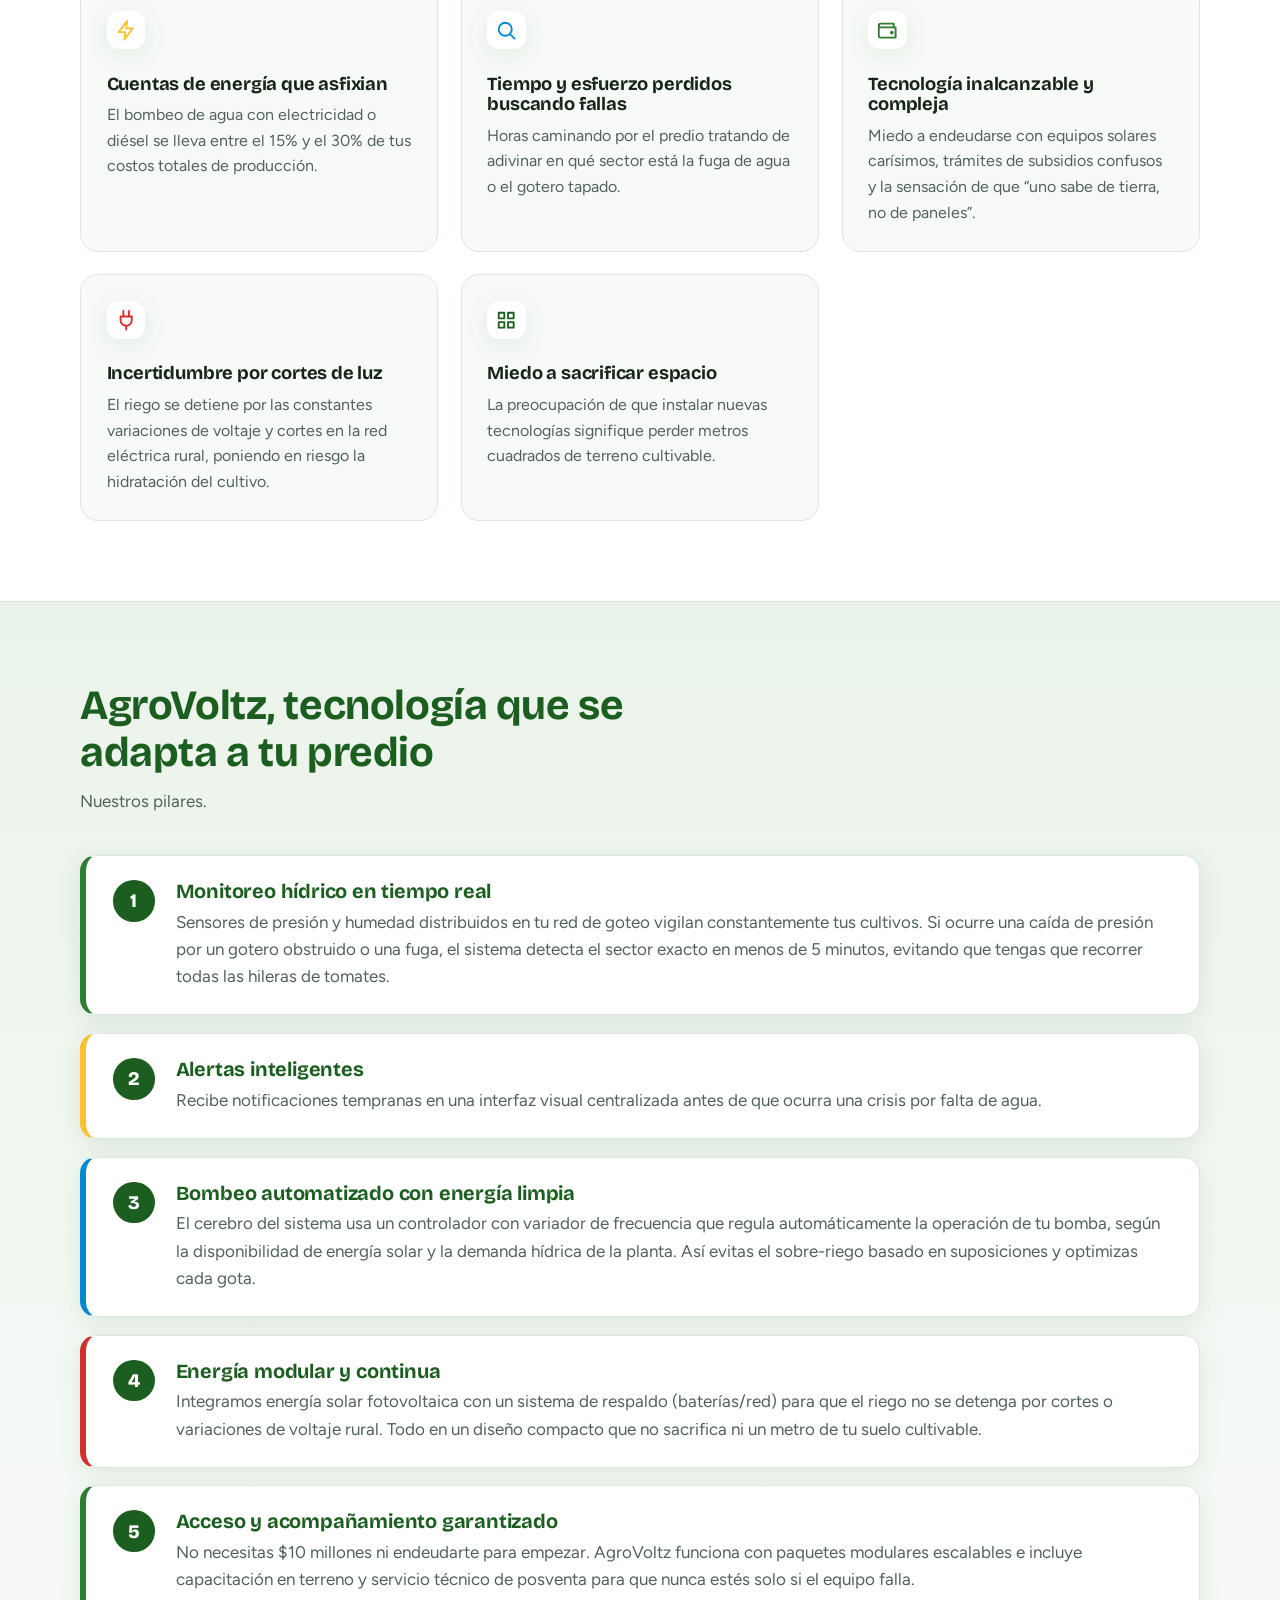
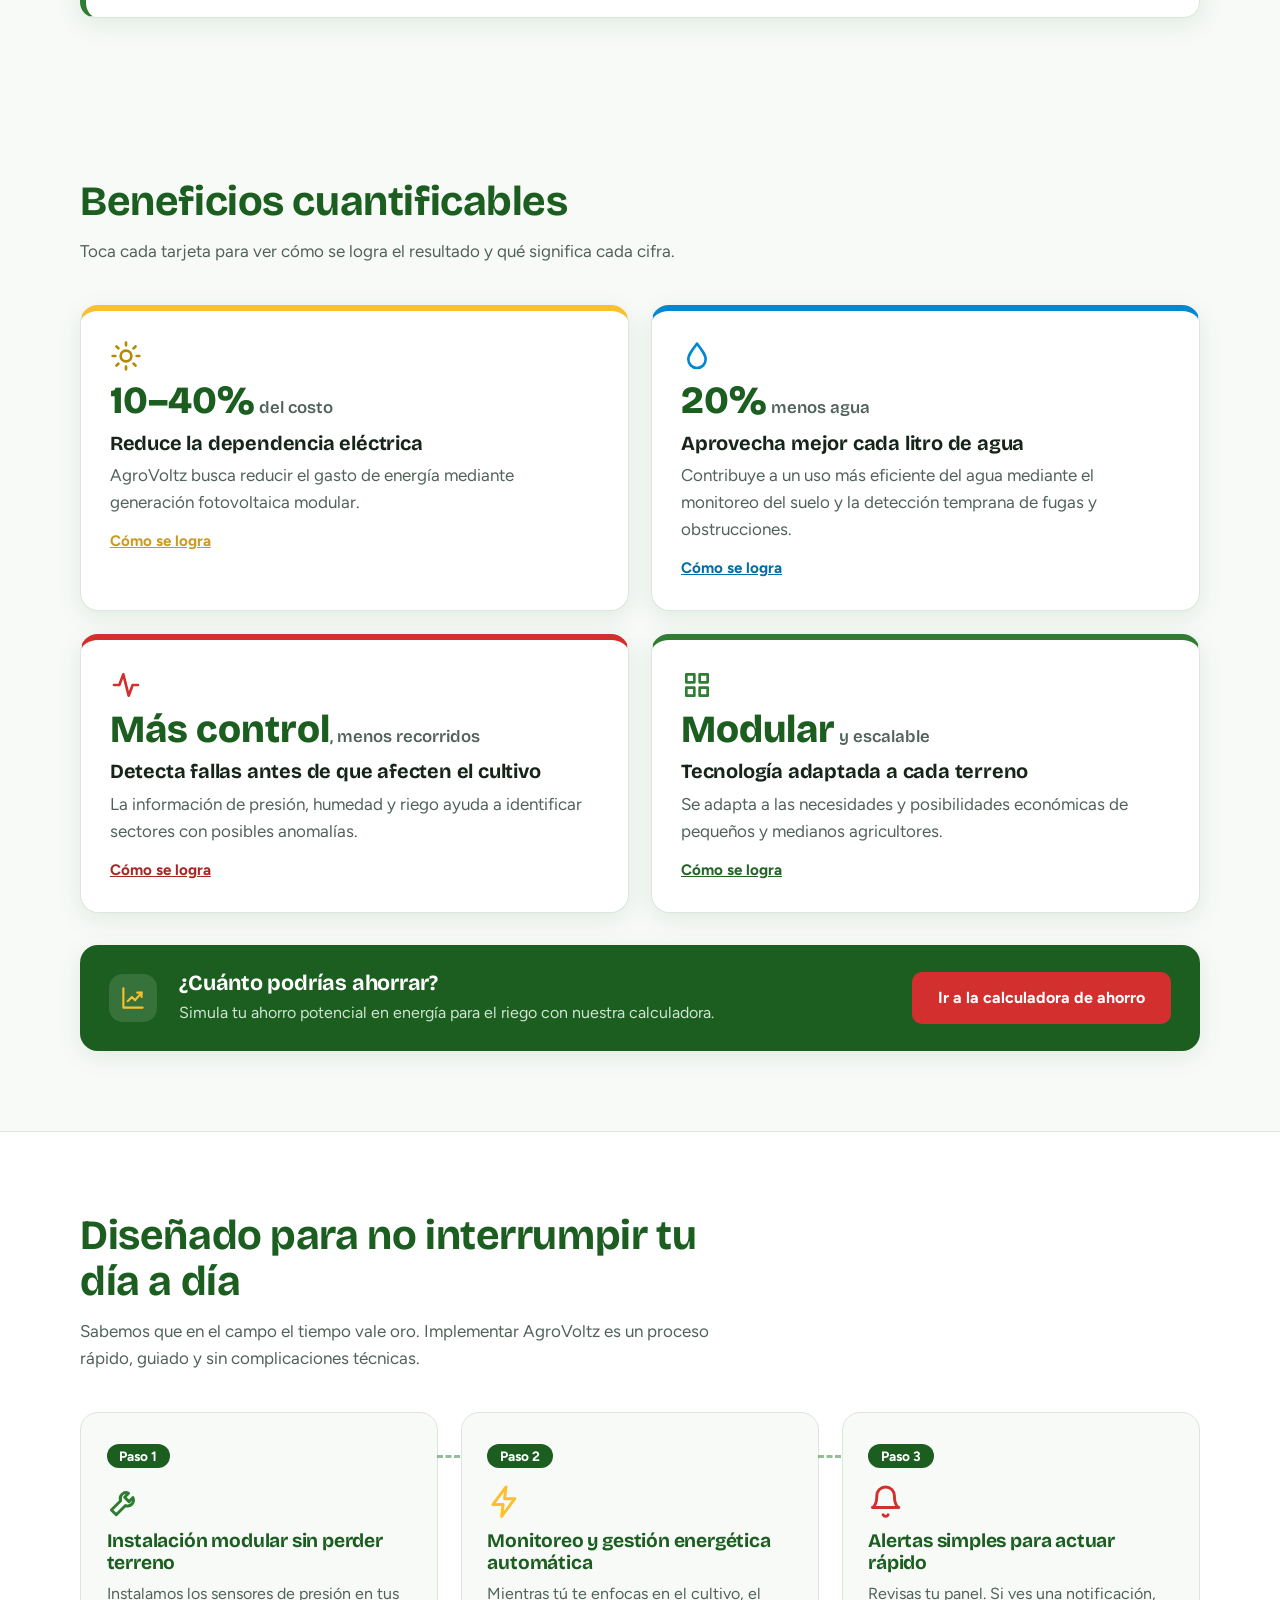
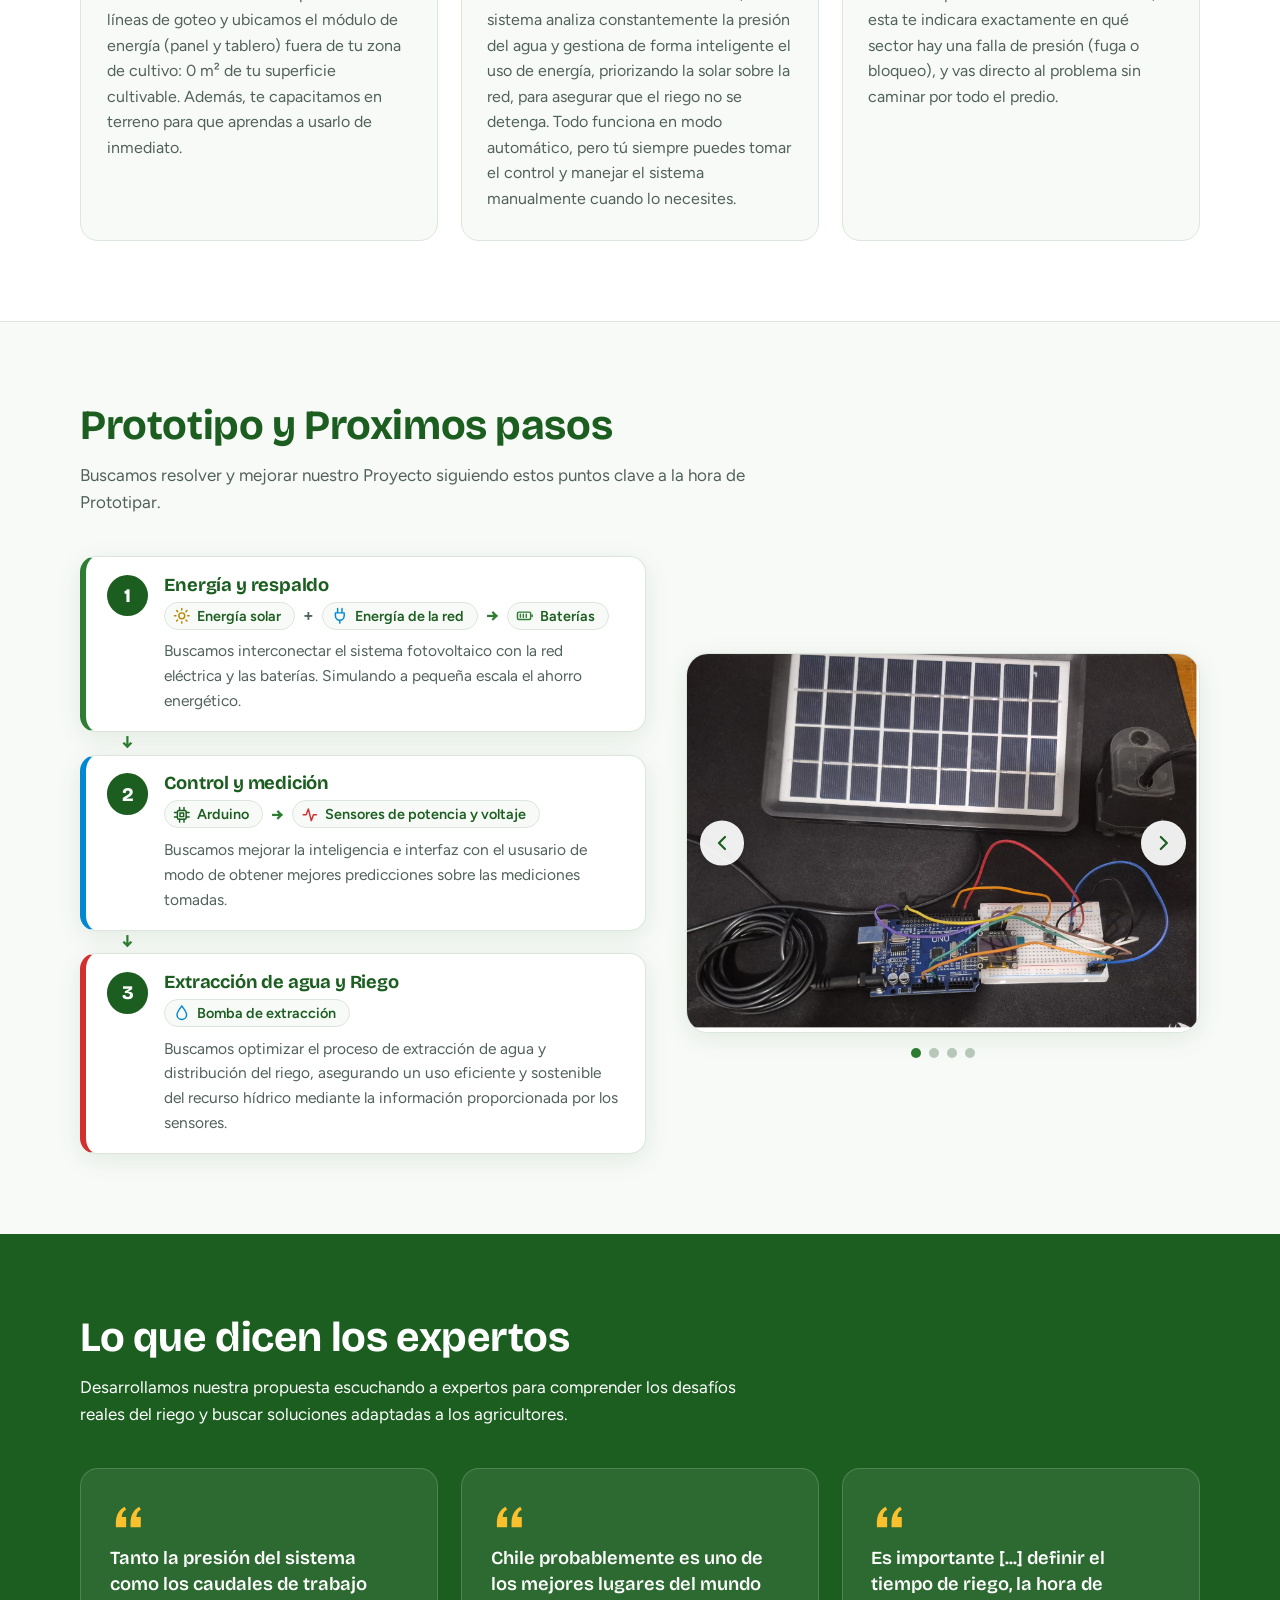
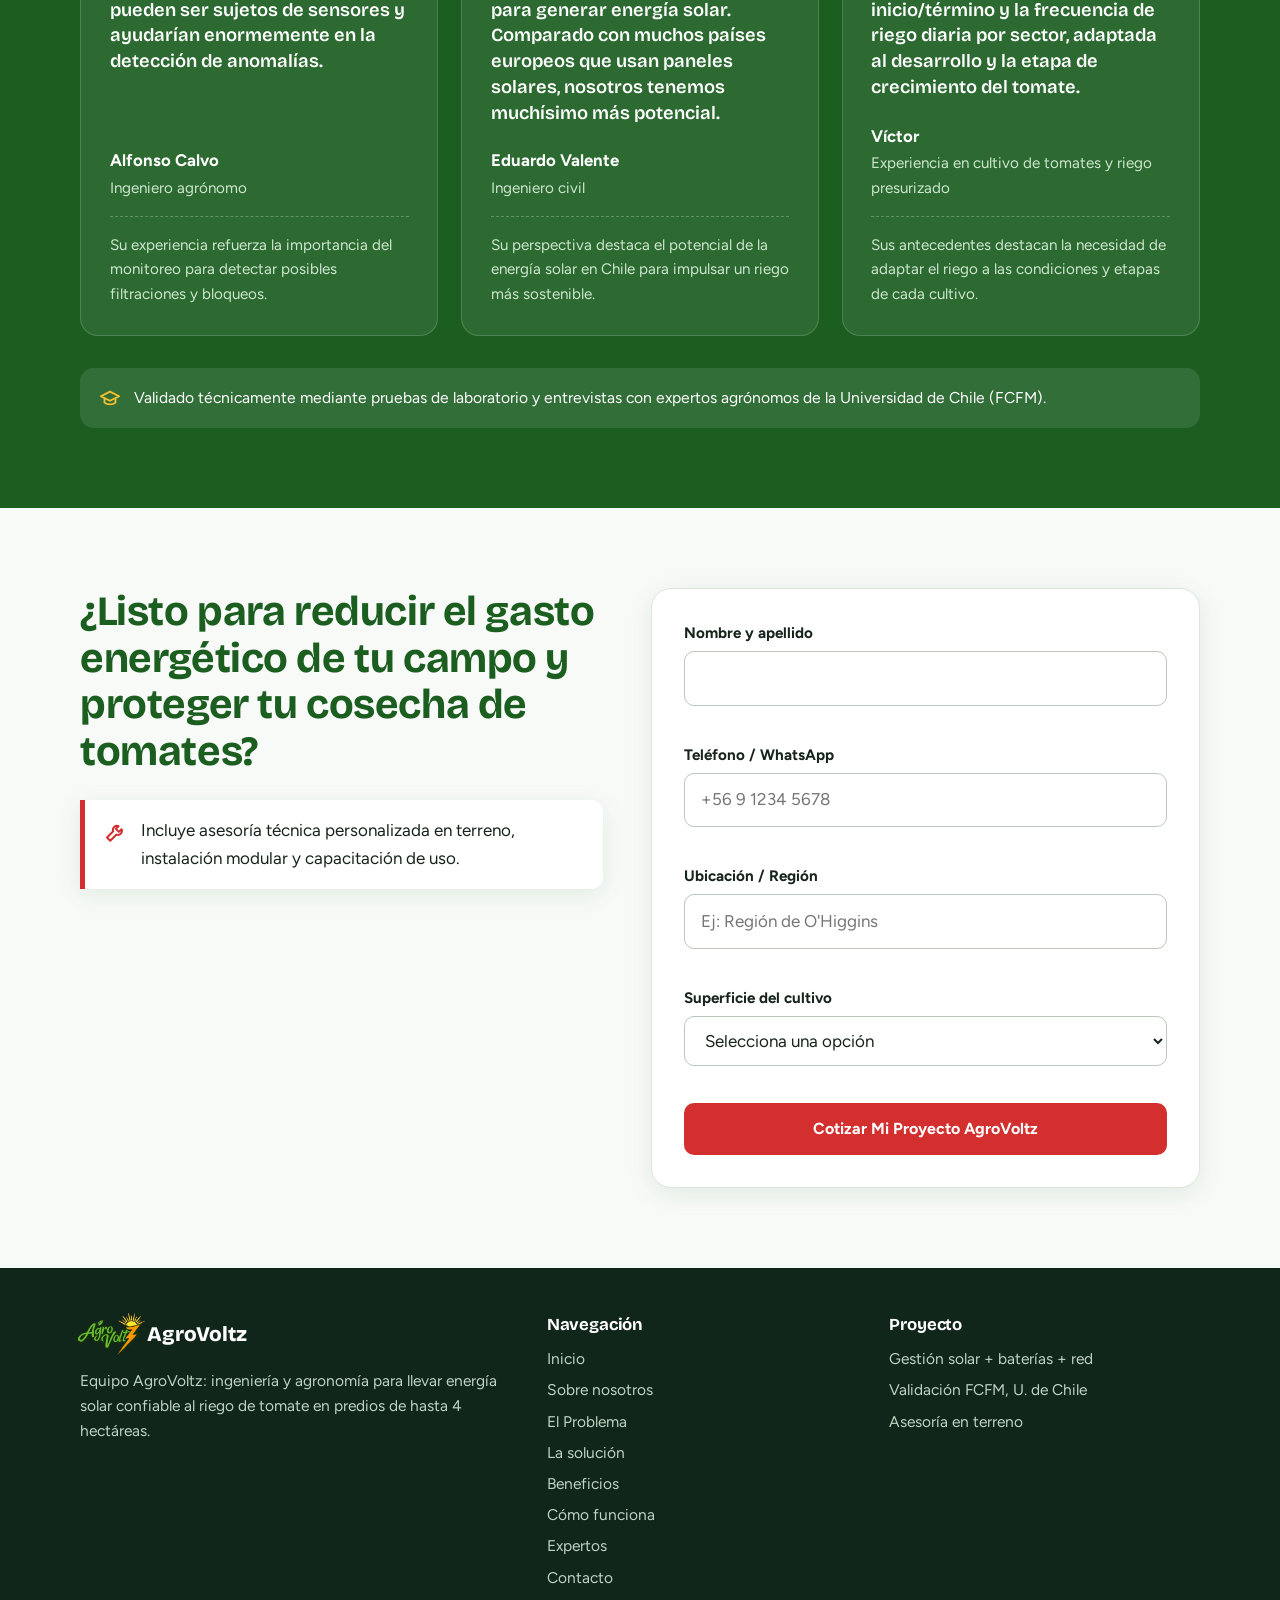
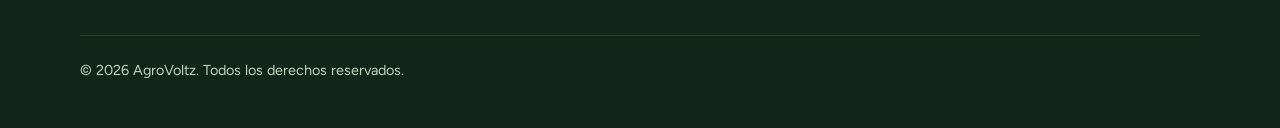
==== commit 6ca65368: "Actualiza pagina de AgroVolt3" ====
--- a/index.html
+++ b/index.html
@@ -28,6 +28,7 @@
   <symbol id="i-wallet" viewBox="0 0 24 24" fill="none" stroke="currentColor" stroke-width="2" stroke-linecap="round" stroke-linejoin="round"><path d="M3 7a2 2 0 0 1 2-2h14v4"/><path d="M3 7v11a2 2 0 0 0 2 2h16V9H5a2 2 0 0 1-2-2z"/><circle cx="17" cy="14.5" r="1"/></symbol>
   <symbol id="i-plug" viewBox="0 0 24 24" fill="none" stroke="currentColor" stroke-width="2" stroke-linecap="round" stroke-linejoin="round"><path d="M9 2v6M15 2v6M6 8h12v4a6 6 0 0 1-12 0zM12 18v4"/></symbol>
   <symbol id="i-expand" viewBox="0 0 24 24" fill="none" stroke="currentColor" stroke-width="2" stroke-linecap="round" stroke-linejoin="round"><path d="M4 4h6v6H4zM14 14h6v6h-6zM14 4h6v6h-6zM4 14h6v6H4z"/></symbol>
+  <symbol id="i-chip" viewBox="0 0 24 24" fill="none" stroke="currentColor" stroke-width="2" stroke-linecap="round" stroke-linejoin="round"><rect x="6" y="6" width="12" height="12" rx="2"/><rect x="9.5" y="9.5" width="5" height="5"/><path d="M9 2v4M15 2v4M9 18v4M15 18v4M2 9h4M2 15h4M18 9h4M18 15h4"/></symbol>
   <symbol id="i-quote" viewBox="0 0 24 24" fill="currentColor"><path d="M4 17c0-5 2-9 6-11l1 2c-2 1-3 3-3 5h3v7H4zm10 0c0-5 2-9 6-11l1 2c-2 1-3 3-3 5h3v7h-7z"/></symbol>
 </svg>
 
@@ -40,7 +41,7 @@
     <nav aria-label="Principal">
       <ul>
         <li><a href="#nosotros">Nosotros</a></li>
-        <li><a href="#problema">El problema</a></li>
+        <li><a href="#problema">El Problema</a></li>
         <li><a href="#solucion">Solución</a></li>
         <li><a href="#beneficios">Beneficios</a></li>
         <li><a href="#como-funciona">Cómo funciona</a></li>
@@ -124,7 +125,7 @@
     </div>
     <aside class="vision">
       <div class="vision-icons" aria-hidden="true">
-        <svg class="icon" style="color:var(--solar-yellow)"><use href="#i-sun"/></svg>
+        <svg class="icon" style="color:#B58900"><use href="#i-sun"/></svg>
         <svg class="icon" style="color:var(--water-blue)"><use href="#i-drop"/></svg>
         <svg class="icon" style="color:var(--primary-green)"><use href="#i-pulse"/></svg>
       </div>
@@ -189,9 +190,8 @@
       <article class="pillar">
         <span class="num">2</span>
         <div>
-          <h3>Alertas inteligentes (SMS/WhatsApp)</h3>
-          <p>Recibe notificaciones tempranas en tu celular antes de que ocurra una crisis por falta de agua. Además, una interfaz visual tipo semáforo (verde, amarillo, rojo), muy fácil de entender, te permite identificar el problema sin términos técnicos complejos.</p>
-          <div class="semaforo" aria-hidden="true"><i style="background:#43A047"></i><i style="background:var(--solar-yellow)"></i><i style="background:var(--red-tomato)"></i></div>
+          <h3>Alertas inteligentes</h3>
+          <p>Recibe notificaciones tempranas en una interfaz visual centralizada antes de que ocurra una crisis por falta de agua.</p>
         </div>
       </article>
       <article class="pillar">
@@ -291,19 +291,89 @@
         <span class="stepnum">Paso 2</span>
         <svg class="icon" style="color:var(--solar-yellow)"><use href="#i-bolt"/></svg>
         <h3>Monitoreo y gestión energética automática</h3>
-        <p>Mientras tú te enfocas en el cultivo, el sistema analiza constantemente la presión del agua y gestiona de forma inteligente el uso de energía, priorizando la solar sobre la red, para asegurar que el riego no se detenga.</p>
+        <p>Mientras tú te enfocas en el cultivo, el sistema analiza constantemente la presión del agua y gestiona de forma inteligente el uso de energía, priorizando la solar sobre la red, para asegurar que el riego no se detenga. Todo funciona en modo automático, pero tú siempre puedes tomar el control y manejar el sistema manualmente cuando lo necesites.</p>
       </li>
       <li class="step">
         <span class="stepnum">Paso 3</span>
         <svg class="icon" style="color:var(--red-tomato)"><use href="#i-bell"/></svg>
         <h3>Alertas simples para actuar rápido</h3>
-        <p>Revisas tu panel tipo “semáforo”. Si ves una luz roja, el sistema te indica exactamente en qué sector hay una falla de presión (fuga o bloqueo), y vas directo al problema sin caminar por todo el predio.</p>
+        <p>Revisas tu panel. Si ves una notificación, esta te indicara exactamente en qué sector hay una falla de presión (fuga o bloqueo), y vas directo al problema sin caminar por todo el predio.</p>
       </li>
     </ol>
   </div>
 </section>
 
-<!-- 7. LO QUE DICEN LOS EXPERTOS -->
+<!-- 7. PROTOTIPO -->
+<section class="prototype" id="prototipo">
+  <div class="wrap">
+    <div class="head">
+      <h2>Prototipo y Proximos pasos</h2>
+      <p>Buscamos resolver y mejorar nuestro Proyecto siguiendo estos puntos clave a la hora de Prototipar.</p>
+    </div>
+    <div class="proto-grid">
+
+      <!-- Izquierda: flujo del sistema -->
+      <div class="proto-flow">
+        <article class="pstep">
+          <span class="num">1</span>
+          <div>
+            <h3>Energía y respaldo</h3>
+            <div class="flow">
+              <span class="node"><svg class="icon" style="color:#B58900"><use href="#i-sun"/></svg>Energía solar</span>
+              <span class="sep">+</span>
+              <span class="node"><svg class="icon" style="color:var(--water-blue)"><use href="#i-plug"/></svg>Energía de la red</span>
+              <span class="to">→</span>
+              <span class="node"><svg class="icon" style="color:var(--primary-green)"><use href="#i-bat"/></svg>Baterías</span>
+            </div>
+            <p>Buscamos interconectar el sistema fotovoltaico con la red eléctrica y las baterías. Simulando a pequeña escala el ahorro energético.</p>
+          </div>
+        </article>
+        <article class="pstep">
+          <span class="num">2</span>
+          <div>
+            <h3>Control y medición</h3>
+            <div class="flow">
+              <span class="node"><svg class="icon" style="color:var(--dark-green)"><use href="#i-chip"/></svg>Arduino</span>
+              <span class="to">→</span>
+              <span class="node"><svg class="icon" style="color:var(--red-tomato)"><use href="#i-pulse"/></svg>Sensores de potencia y voltaje</span>
+            </div>
+            <p>Buscamos mejorar la inteligencia e interfaz con el ususario de modo de obtener mejores predicciones sobre las mediciones tomadas.</p>
+          </div>
+        </article>
+        <article class="pstep">
+          <span class="num">3</span>
+          <div>
+            <h3>Extracción de agua y Riego</h3>
+            <div class="flow">
+              <span class="node"><svg class="icon" style="color:var(--water-blue)"><use href="#i-drop"/></svg>Bomba de extracción</span>
+            </div>
+            <p>Buscamos optimizar el proceso de extracción de agua y distribución del riego, asegurando un uso eficiente y sostenible del recurso hídrico mediante la información proporcionada por los sensores.</p>
+          </div>
+        </article>
+      </div>
+
+      <!-- Derecha: carrusel de imágenes.
+           Tamaño: cambia --g-ancho (ancho máximo) y --g-alto (alto) aquí abajo.
+           Para agregar más fotos, copia un bloque <figure class="g-slide"> -->
+      <div class="gallery" style="--g-ancho:100%; --g-alto:380px;">
+        <div class="g-viewport">
+          <div class="g-track">
+            <figure class="g-slide"><img src="./assets/img/foto1.png" alt="Prototipo AgroVoltz, imagen 1"></figure>
+            <figure class="g-slide"><img src="./assets/img/foto2.png" alt="Prototipo AgroVoltz, imagen 2"></figure>
+            <figure class="g-slide"><img src="./assets/img/foto3.png" alt="Prototipo AgroVoltz, imagen 3"></figure>
+            <figure class="g-slide"><img src="./assets/img/foto4.png" alt="Prototipo AgroVoltz, imagen 4"></figure>
+          </div>
+          <button type="button" class="g-btn g-prev" aria-label="Imagen anterior"><svg viewBox="0 0 24 24" fill="none" stroke="currentColor" stroke-width="2.5" stroke-linecap="round" stroke-linejoin="round" aria-hidden="true"><path d="M15 5l-7 7 7 7"/></svg></button>
+          <button type="button" class="g-btn g-next" aria-label="Imagen siguiente"><svg viewBox="0 0 24 24" fill="none" stroke="currentColor" stroke-width="2.5" stroke-linecap="round" stroke-linejoin="round" aria-hidden="true"><path d="M9 5l7 7-7 7"/></svg></button>
+        </div>
+        <div class="g-dots"></div>
+      </div>
+
+    </div>
+  </div>
+</section>
+
+<!-- 8. LO QUE DICEN LOS EXPERTOS -->
 <section class="proof" id="casos">
   <div class="wrap">
     <div class="head">
@@ -337,7 +407,7 @@
   </div>
 </section>
 
-<!-- 8. CONTACTO -->
+<!-- 9. CONTACTO -->
 <section class="contact" id="contacto">
   <div class="wrap">
     <div>
@@ -369,7 +439,7 @@
       <a class="brand footer-brand" href="./index.html" aria-label="AgroVoltz, volver al inicio"><img src="./assets/img/logo.png" alt="" class="brand-logo"><span>AgroVoltz</span></a>
       <p>Equipo AgroVoltz: ingeniería y agronomía para llevar energía solar confiable al riego de tomate en predios de hasta 4 hectáreas.</p>
     </div>
-    <div><h3>Navegación</h3><ul><li><a href="#inicio">Inicio</a></li><li><a href="#nosotros">Sobre nosotros</a></li><li><a href="#problema">El problema</a></li><li><a href="#solucion">La solución</a></li><li><a href="#beneficios">Beneficios</a></li><li><a href="#como-funciona">Cómo funciona</a></li><li><a href="#casos">Expertos</a></li><li><a href="#contacto">Contacto</a></li></ul></div>
+    <div><h3>Navegación</h3><ul><li><a href="#inicio">Inicio</a></li><li><a href="#nosotros">Sobre nosotros</a></li><li><a href="#problema">El Problema</a></li><li><a href="#solucion">La solución</a></li><li><a href="#beneficios">Beneficios</a></li><li><a href="#como-funciona">Cómo funciona</a></li><li><a href="#casos">Expertos</a></li><li><a href="#contacto">Contacto</a></li></ul></div>
     <div><h3>Proyecto</h3><ul><li>Gestión solar + baterías + red</li><li>Validación FCFM, U. de Chile</li><li>Asesoría en terreno</li></ul></div>
     <p class="legal">© <span id="yr">2026</span> AgroVoltz. Todos los derechos reservados.</p>
   </div>
@@ -406,5 +476,35 @@
   });
 })();
 </script>
+<script>
+(function(){
+  // Carrusel de imágenes del prototipo
+  document.querySelectorAll('.gallery').forEach(function(g){
+    var track=g.querySelector('.g-track'),
+        slides=g.querySelectorAll('.g-slide'),
+        dotsBox=g.querySelector('.g-dots'),
+        n=slides.length, i=0, dots=[];
+    for(var k=0;k<n;k++){
+      (function(k){
+        var d=document.createElement('button');
+        d.type='button'; d.className='g-dot';
+        d.setAttribute('aria-label','Ir a la imagen '+(k+1));
+        d.addEventListener('click',function(){go(k)});
+        dotsBox.appendChild(d); dots.push(d);
+      })(k);
+    }
+    function go(x){
+      i=(x+n)%n;
+      track.style.transform='translateX(-'+(i*100)+'%)';
+      dots.forEach(function(d,j){d.setAttribute('aria-current',j===i?'true':'false')});
+      slides.forEach(function(s,j){s.setAttribute('aria-hidden',j===i?'false':'true')});
+    }
+    g.querySelector('.g-prev').addEventListener('click',function(){go(i-1)});
+    g.querySelector('.g-next').addEventListener('click',function(){go(i+1)});
+    if(n<2){ g.querySelectorAll('.g-btn,.g-dots').forEach(function(e){e.style.display='none'}); }
+    go(0);
+  });
+})();
+</script>
 </body>
 </html>
--- a/assets/css/styles.css
+++ b/assets/css/styles.css
@@ -78,7 +78,7 @@
 .vision{background:var(--dark-green);color:#fff;border-radius:22px;padding:2.2rem;box-shadow:var(--shadow);position:relative;overflow:hidden}
 .vision::after{content:"";position:absolute;right:-50px;top:-50px;width:160px;height:160px;border-radius:50%;background:rgba(251,192,45,.14)}
 .vision-icons{display:flex;gap:.8rem;margin-bottom:1.2rem}
-.vision-icons .icon{width:2.2rem;height:2.2rem;background:rgba(255,255,255,.12);border-radius:12px;padding:.45rem}
+.vision-icons .icon{width:2.2rem;height:2.2rem;background:#fff;border-radius:12px;padding:.45rem}
 .vision h3{font-size:1.3rem;color:var(--solar-yellow);margin-bottom:.6rem}
 .vision p{margin:0;font-family:var(--font-head);font-weight:600;font-size:1.35rem;line-height:1.35;color:#fff}
 
@@ -138,10 +138,44 @@
 .step h3{font-size:1.2rem;margin-bottom:.5rem;color:var(--dark-green)}
 .step p{margin:0;color:var(--muted);font-size:1rem}
 
+/* Prototipo */
+.prototype{background:var(--bg)}
+.proto-grid{display:grid;grid-template-columns:1.1fr 1fr;gap:2.5rem;align-items:center}
+.proto-flow{display:grid;gap:1.4rem}
+.pstep{position:relative;display:flex;gap:1rem;align-items:flex-start;background:var(--card);border:1px solid var(--line);border-left:6px solid var(--primary-green);border-radius:16px;padding:1.1rem 1.3rem;box-shadow:var(--shadow)}
+.pstep:nth-child(2){border-left-color:var(--water-blue)}
+.pstep:nth-child(3){border-left-color:var(--red-tomato)}
+.pstep:not(:last-child)::after{content:"↓";position:absolute;left:1.3rem;bottom:-1.4rem;width:2.6rem;height:1.4rem;line-height:1.4rem;text-align:center;font-weight:800;color:var(--primary-green)}
+.pstep h3{font-size:1.15rem;margin-bottom:.4rem;color:var(--dark-green)}
+.pstep p{margin:0;color:var(--muted);font-size:.97rem}
+.flow{display:flex;flex-wrap:wrap;align-items:center;gap:.4rem .5rem;margin:0 0 .6rem}
+.node{display:inline-flex;align-items:center;gap:.4rem;background:var(--bg);border:1px solid var(--line);border-radius:999px;padding:.25rem .8rem .25rem .5rem;font:600 .9rem var(--font-body);color:var(--dark-green)}
+.node .icon{width:1.1rem;height:1.1rem}
+.flow .sep{color:var(--muted);font-weight:700}
+.flow .to{color:var(--primary-green);font-weight:800}
+
+/* Carrusel del prototipo */
+.gallery{width:var(--g-ancho,100%);max-width:100%;margin-inline:auto}
+.g-viewport{position:relative;height:var(--g-alto,380px);border-radius:22px;overflow:hidden;box-shadow:var(--shadow);border:1px solid var(--line);background:#fff}
+.g-track{display:flex;height:100%;transition:transform .4s ease}
+.g-slide{flex:0 0 100%;height:100%;margin:0;background:#E3EEE4}
+.g-slide img{display:block;width:100%;height:100%;object-fit:cover}
+.g-btn{position:absolute;top:50%;transform:translateY(-50%);display:grid;place-items:center;width:2.8rem;height:2.8rem;border:0;border-radius:50%;background:rgba(255,255,255,.92);color:var(--dark-green);box-shadow:0 4px 16px rgba(0,0,0,.18);cursor:pointer;transition:background .15s,color .15s}
+.g-btn:hover{background:var(--primary-green);color:#fff}
+.g-btn svg{width:1.3rem;height:1.3rem}
+.g-prev{left:.8rem}
+.g-next{right:.8rem}
+.g-dots{display:flex;justify-content:center;gap:.5rem;margin-top:.9rem}
+.g-dot{width:10px;height:10px;padding:0;border:0;border-radius:50%;background:#B9C9BB;cursor:pointer}
+.g-dot[aria-current="true"]{background:var(--primary-green)}
+@media (max-width:860px){
+  .proto-grid{grid-template-columns:1fr}
+}
+
 /* Expertos */
 .proof{background:var(--dark-green);color:#fff}
 .proof .head h2{color:#fff}
-.proof .head p{color:#CFE6D0}
+.proof .head p{color:#fff}
 .quotes{display:grid;grid-template-columns:repeat(3,1fr);gap:1.4rem}
 .qcard{margin:0;background:rgba(255,255,255,.08);border:1px solid rgba(255,255,255,.16);border-radius:18px;padding:1.8rem;display:flex;flex-direction:column}
 .qmark{width:2.2rem;height:2.2rem;color:var(--solar-yellow);margin-bottom:.8rem}
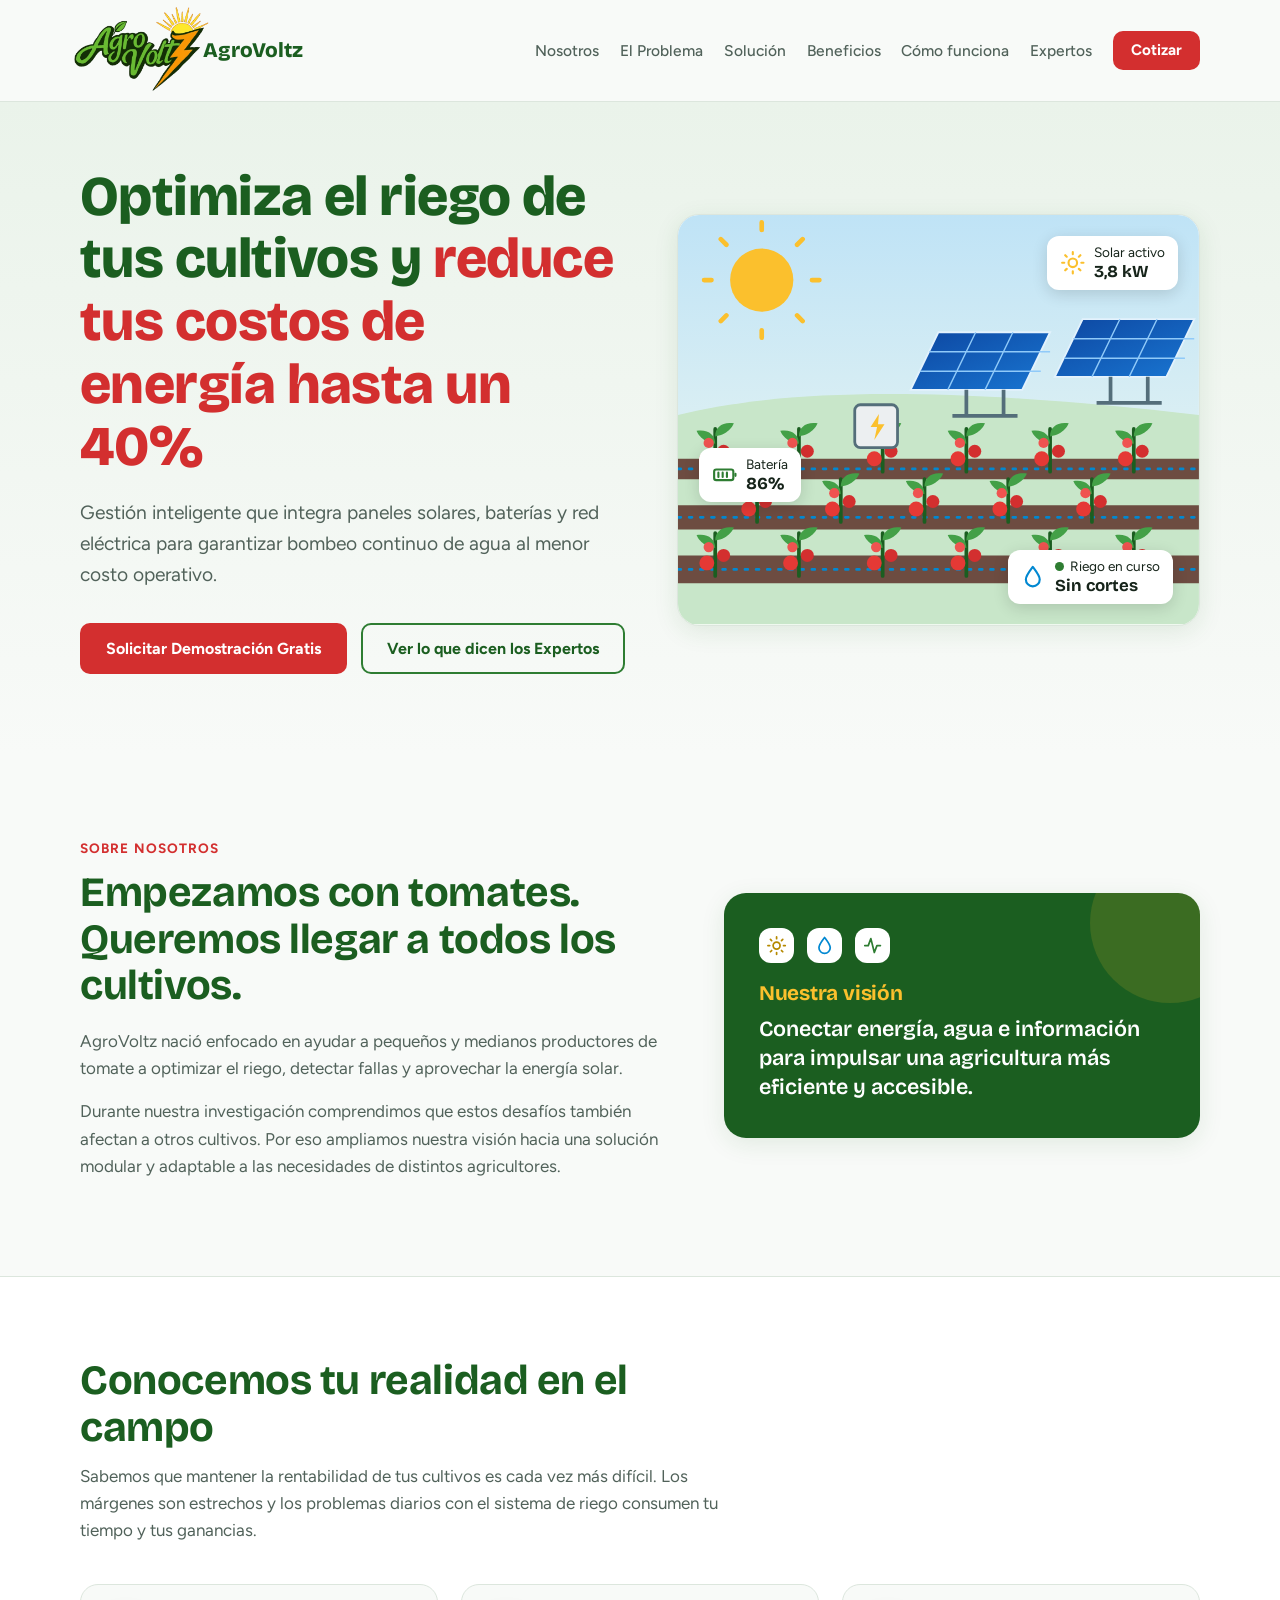
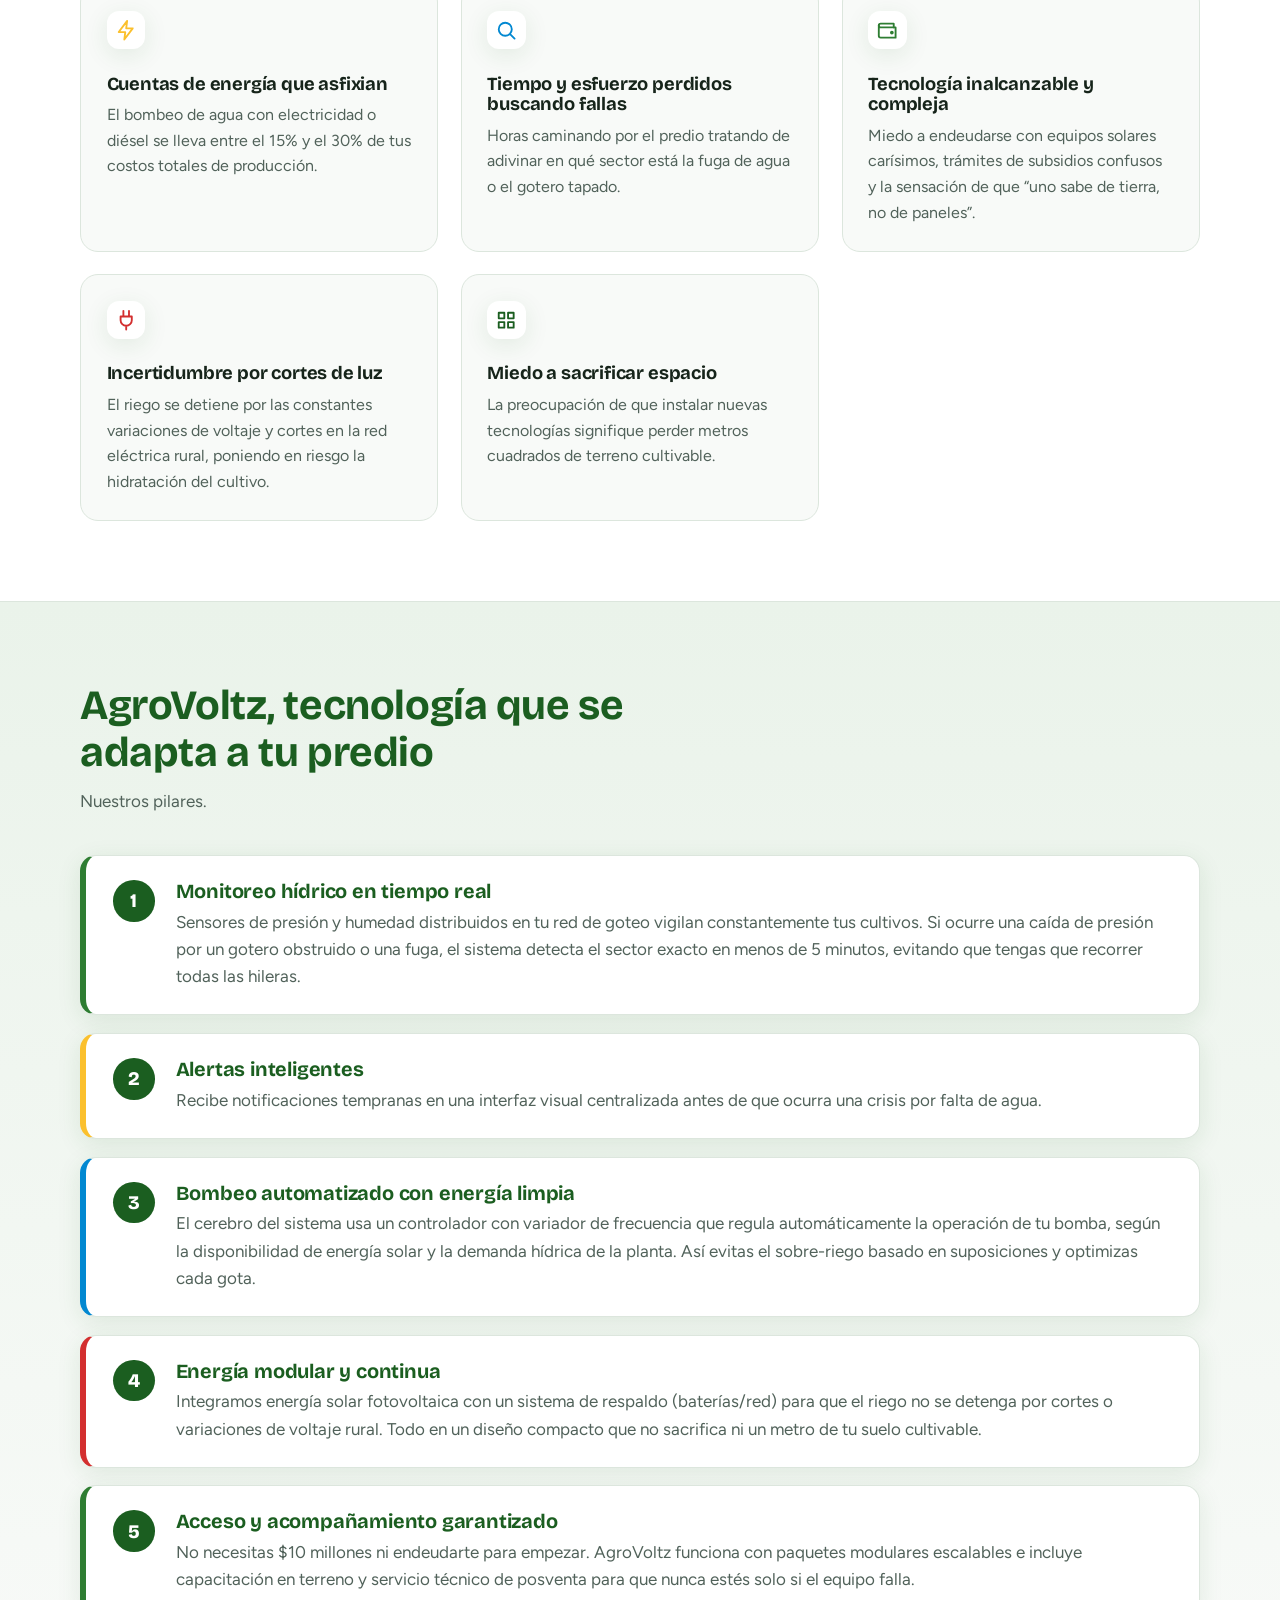
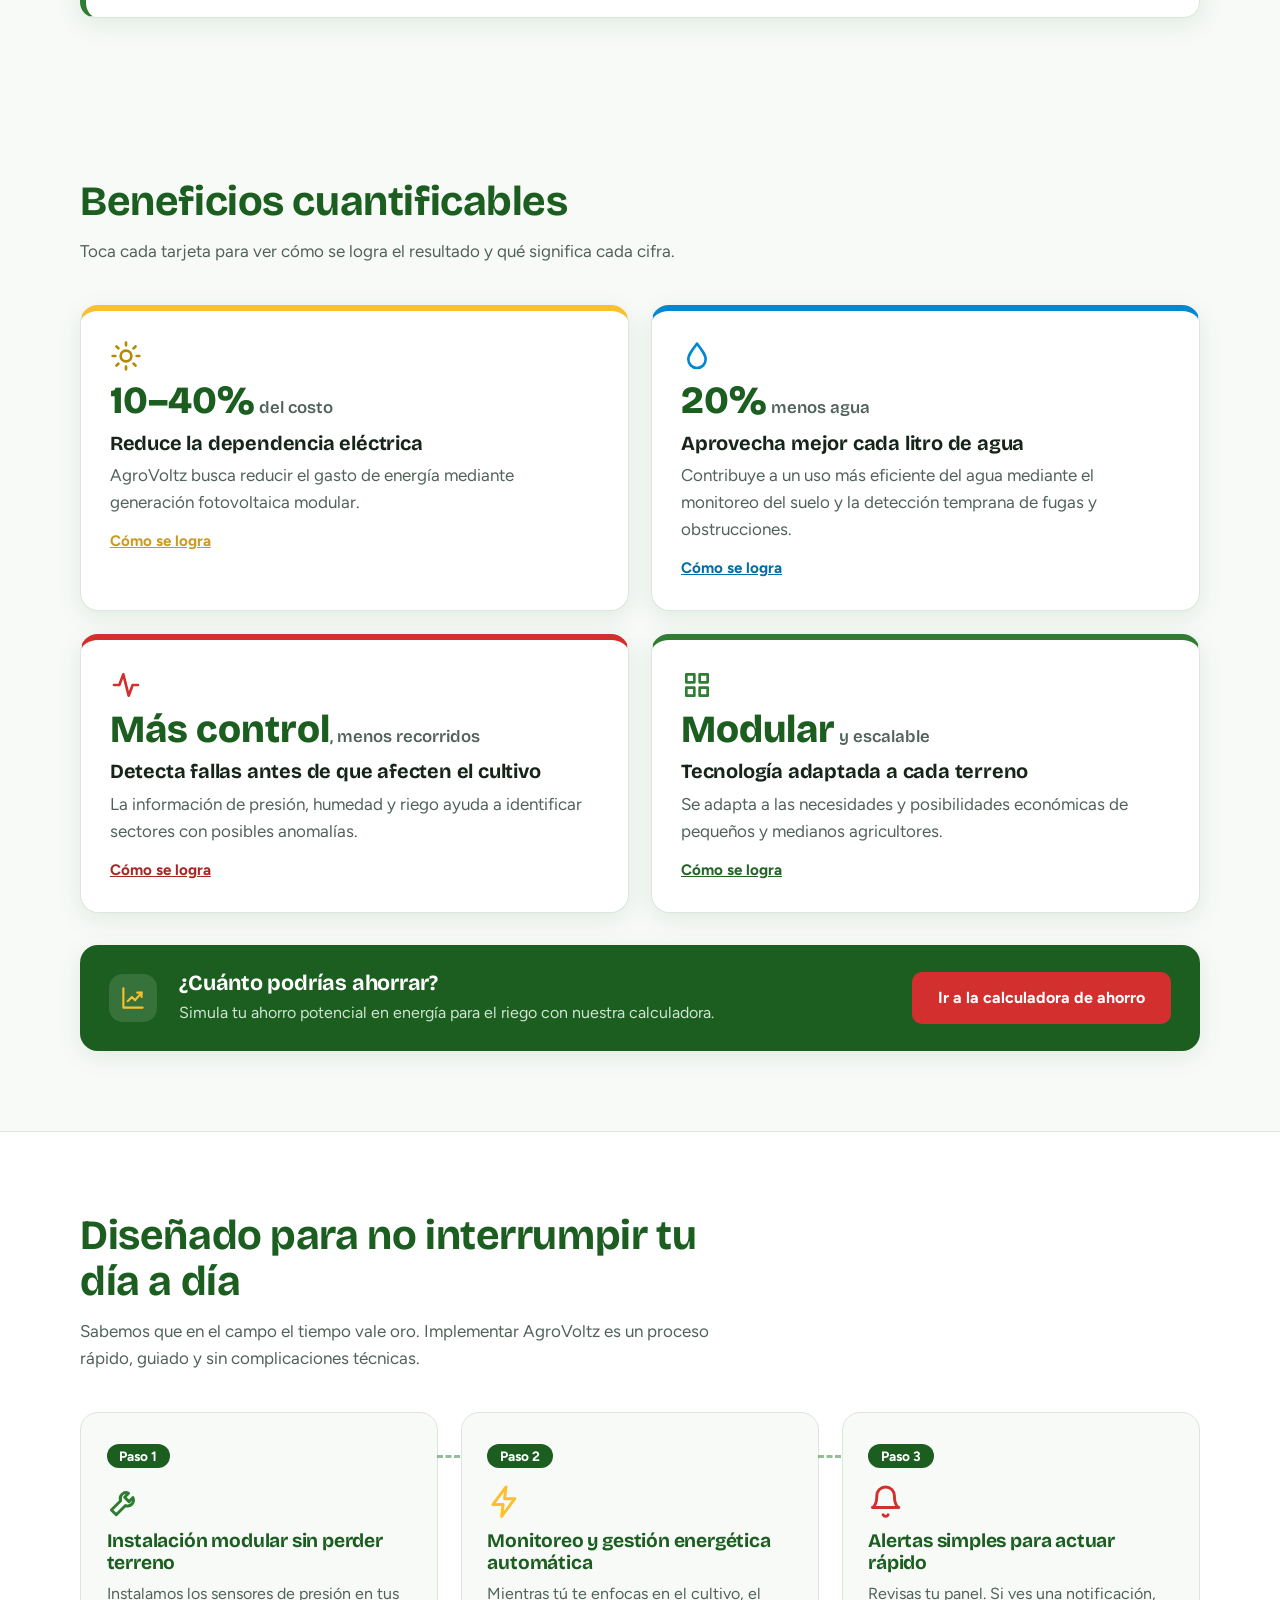
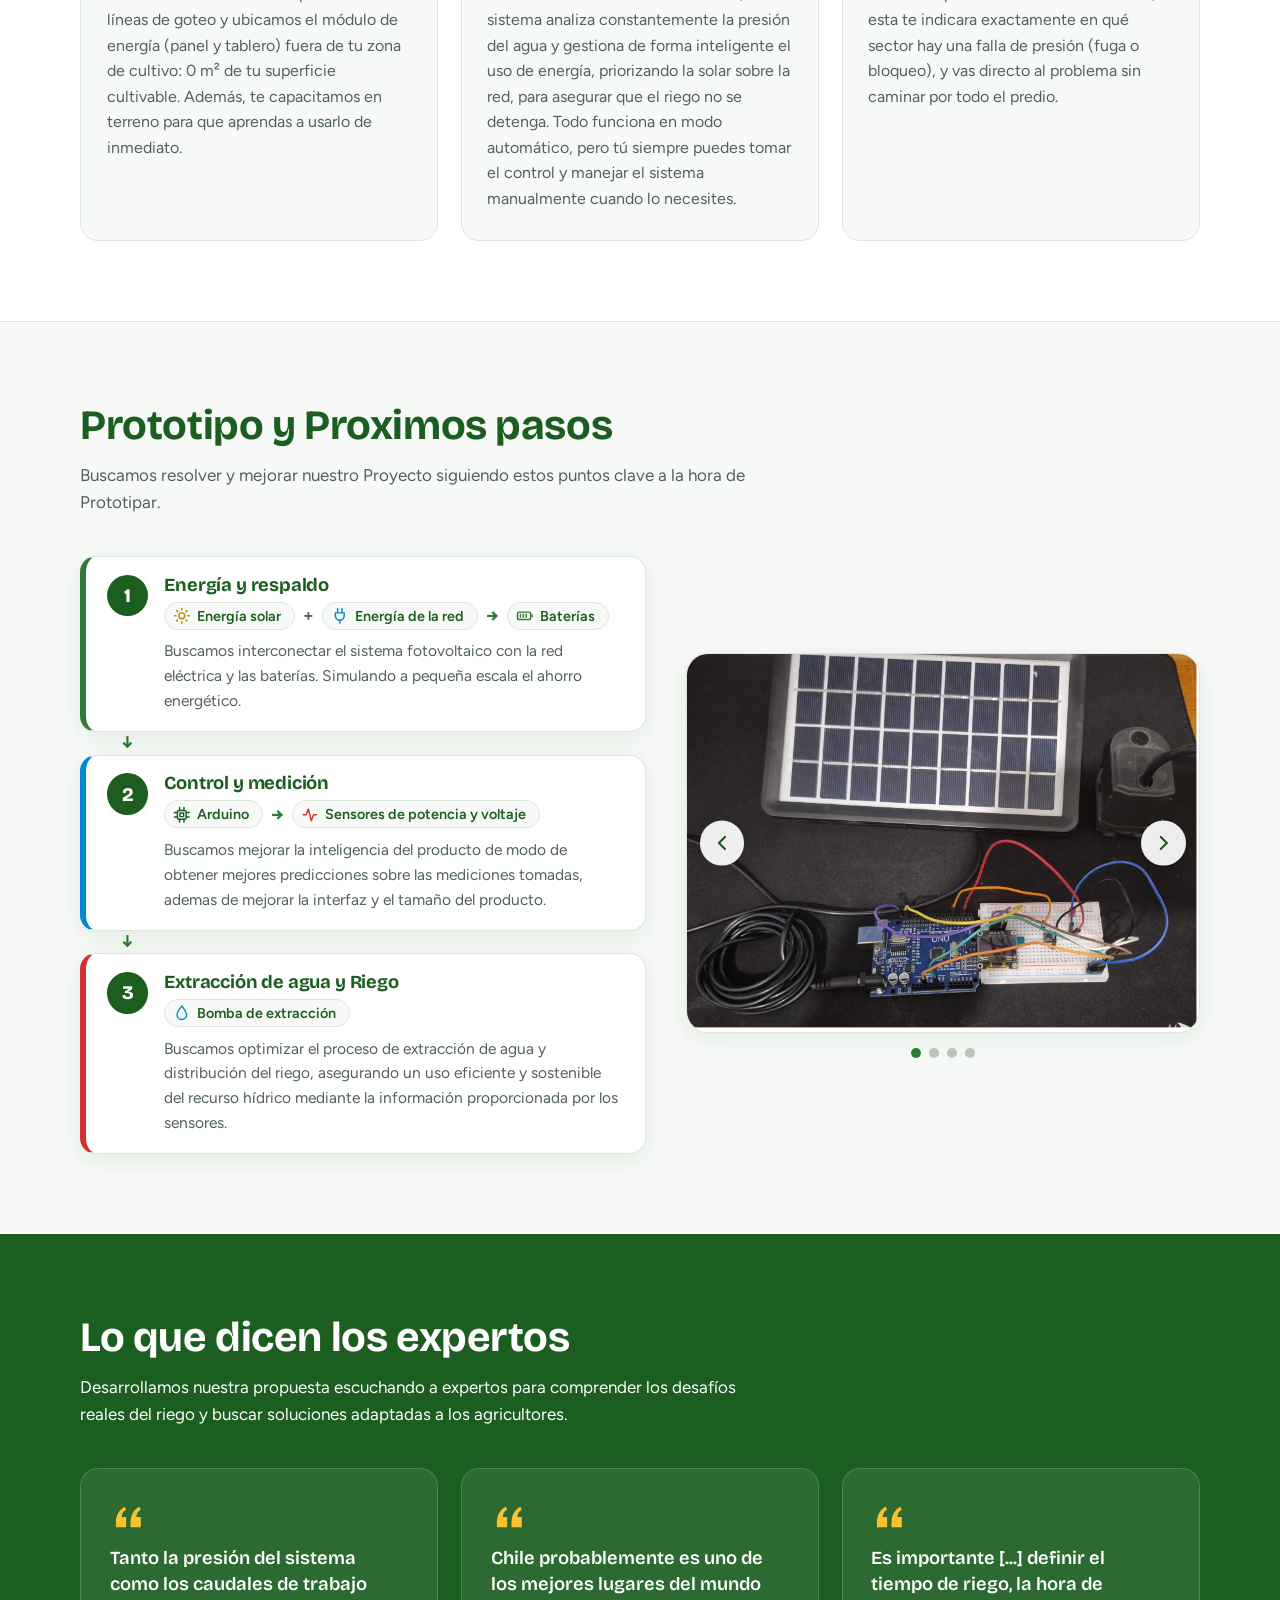
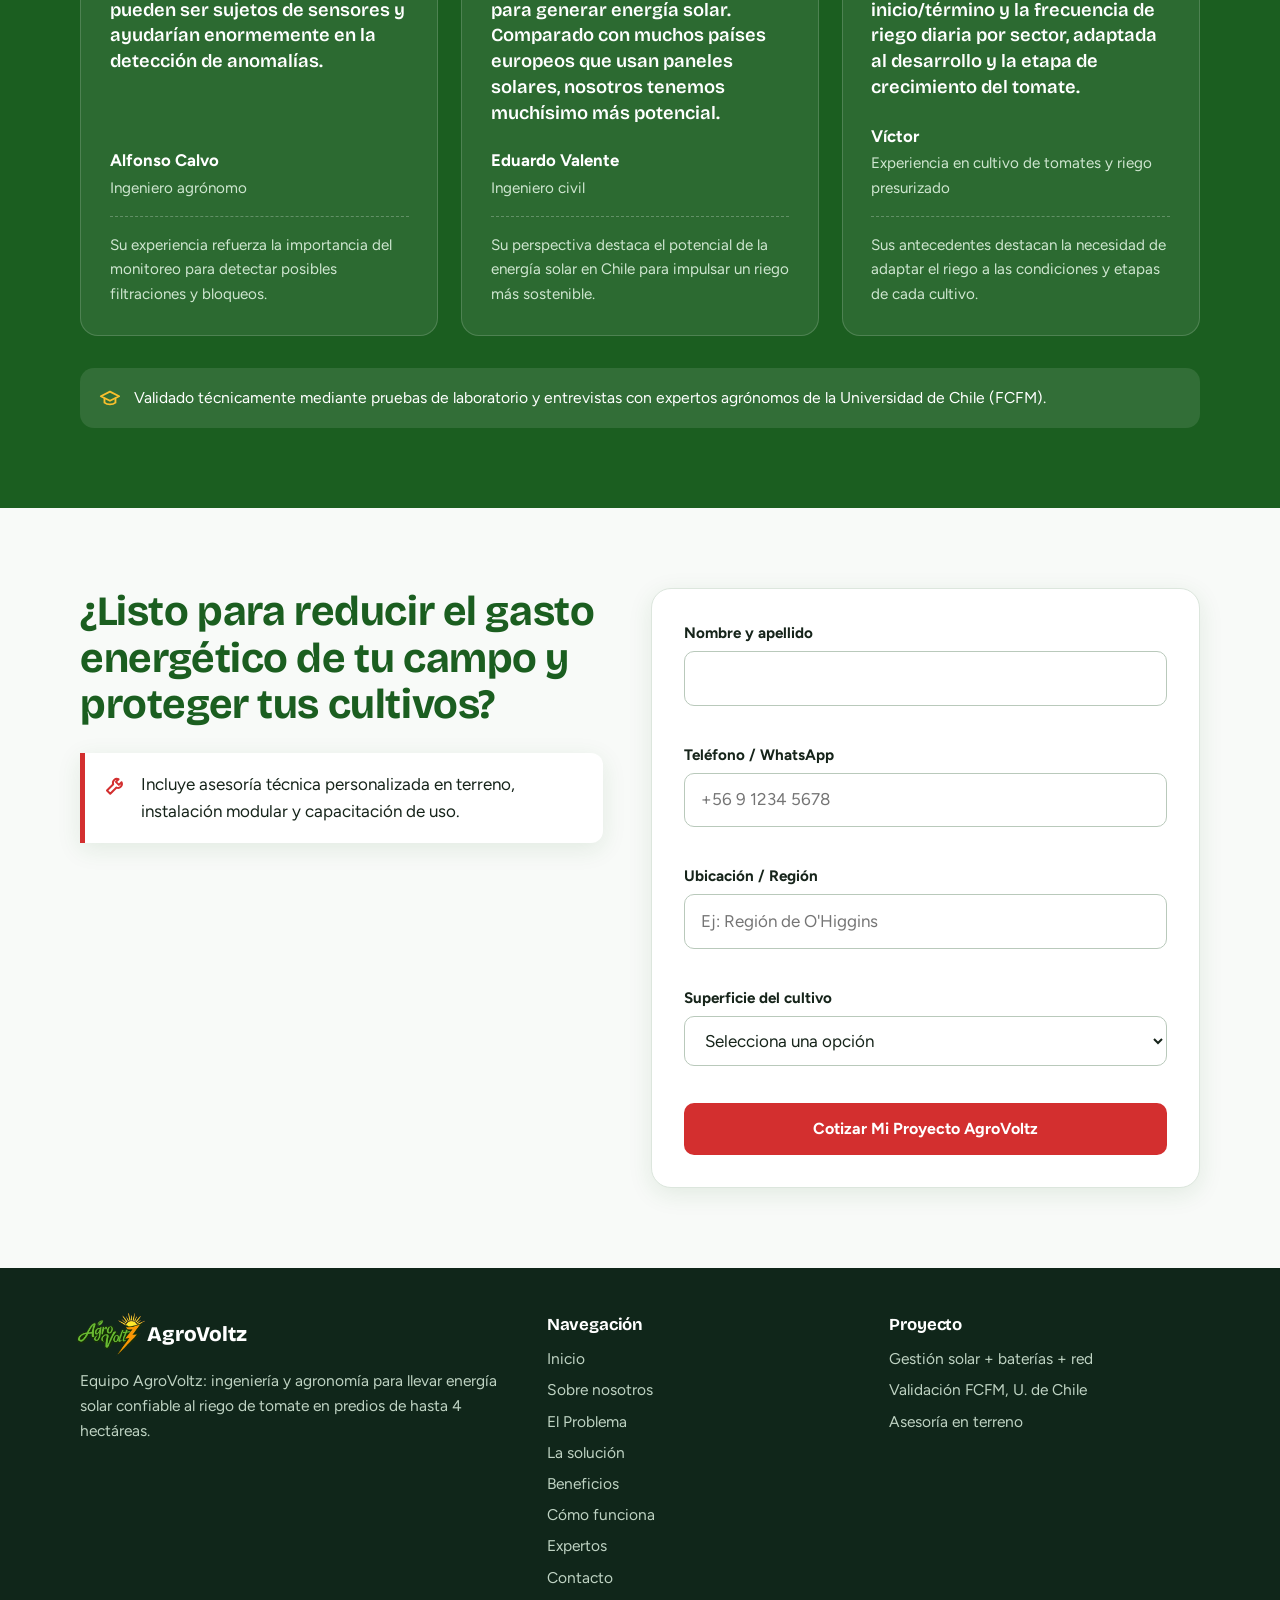
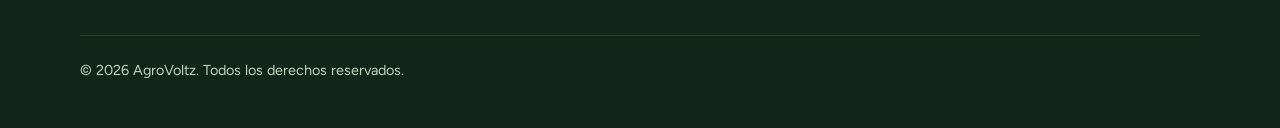
==== commit 44bbbd49: "Actualiza pagina de AgroVolz4" ====
--- a/index.html
+++ b/index.html
@@ -140,7 +140,7 @@
   <div class="wrap">
     <div class="head">
       <h2>Conocemos tu realidad en el campo</h2>
-      <p>Sabemos que mantener la rentabilidad de tus cultivos de tomate es cada vez más difícil. Los márgenes son estrechos y los problemas diarios con el sistema de riego consumen tu tiempo y tus ganancias.</p>
+      <p>Sabemos que mantener la rentabilidad de tus cultivos  es cada vez más difícil. Los márgenes son estrechos y los problemas diarios con el sistema de riego consumen tu tiempo y tus ganancias.</p>
     </div>
     <div class="grid3">
       <article class="pcard">
@@ -184,7 +184,7 @@
         <span class="num">1</span>
         <div>
           <h3>Monitoreo hídrico en tiempo real</h3>
-          <p>Sensores de presión y humedad distribuidos en tu red de goteo vigilan constantemente tus cultivos. Si ocurre una caída de presión por un gotero obstruido o una fuga, el sistema detecta el sector exacto en menos de 5 minutos, evitando que tengas que recorrer todas las hileras de tomates.</p>
+          <p>Sensores de presión y humedad distribuidos en tu red de goteo vigilan constantemente tus cultivos. Si ocurre una caída de presión por un gotero obstruido o una fuga, el sistema detecta el sector exacto en menos de 5 minutos, evitando que tengas que recorrer todas las hileras.</p>
         </div>
       </article>
       <article class="pillar">
@@ -337,7 +337,7 @@
               <span class="to">→</span>
               <span class="node"><svg class="icon" style="color:var(--red-tomato)"><use href="#i-pulse"/></svg>Sensores de potencia y voltaje</span>
             </div>
-            <p>Buscamos mejorar la inteligencia e interfaz con el ususario de modo de obtener mejores predicciones sobre las mediciones tomadas.</p>
+            <p>Buscamos mejorar la inteligencia del producto de modo de obtener mejores predicciones sobre las mediciones tomadas, ademas de mejorar la interfaz y el tamaño del producto.</p>
           </div>
         </article>
         <article class="pstep">
@@ -411,7 +411,7 @@
 <section class="contact" id="contacto">
   <div class="wrap">
     <div>
-      <h2>¿Listo para reducir el gasto energético de tu campo y proteger tu cosecha de tomates?</h2>
+      <h2>¿Listo para reducir el gasto energético de tu campo y proteger tus cultivos?</h2>
       <div class="guarantee">
         <svg class="icon"><use href="#i-tool"/></svg>
         <p style="margin:0">Incluye asesoría técnica personalizada en terreno, instalación modular y capacitación de uso.</p>
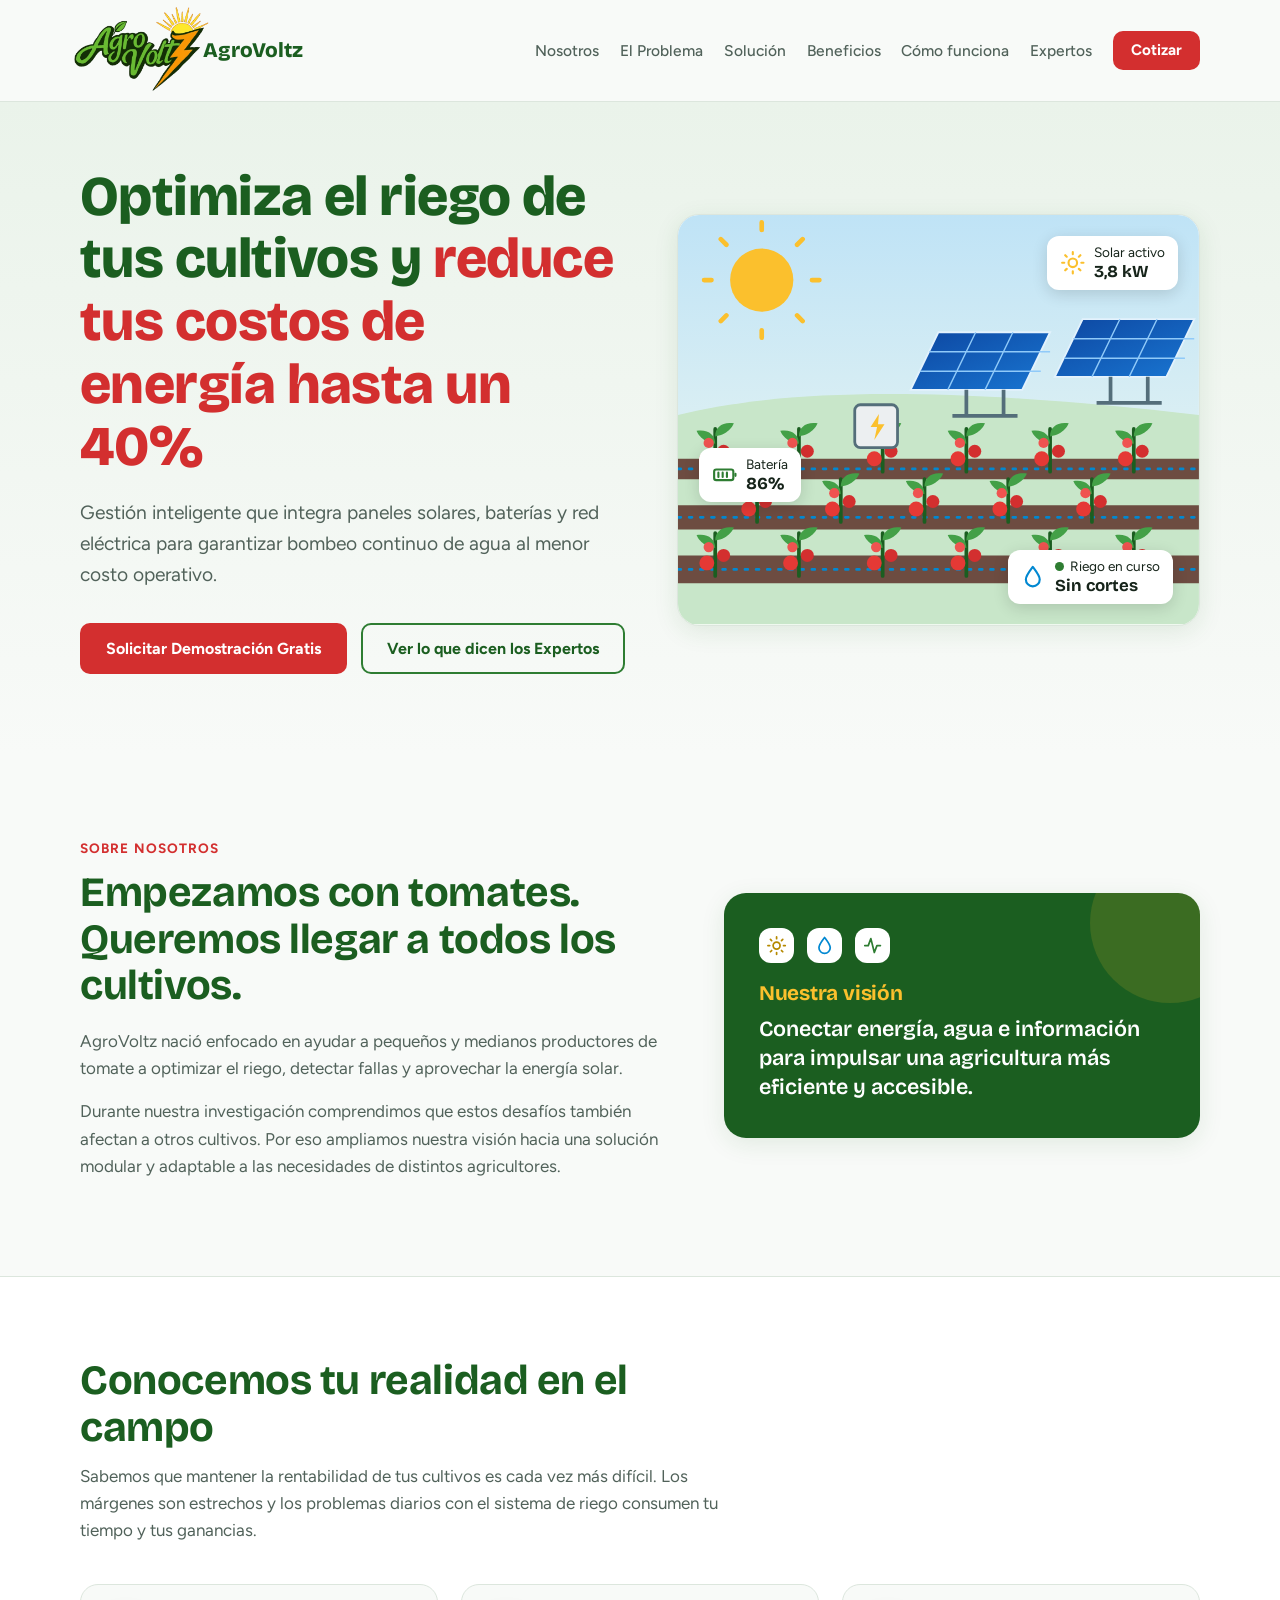
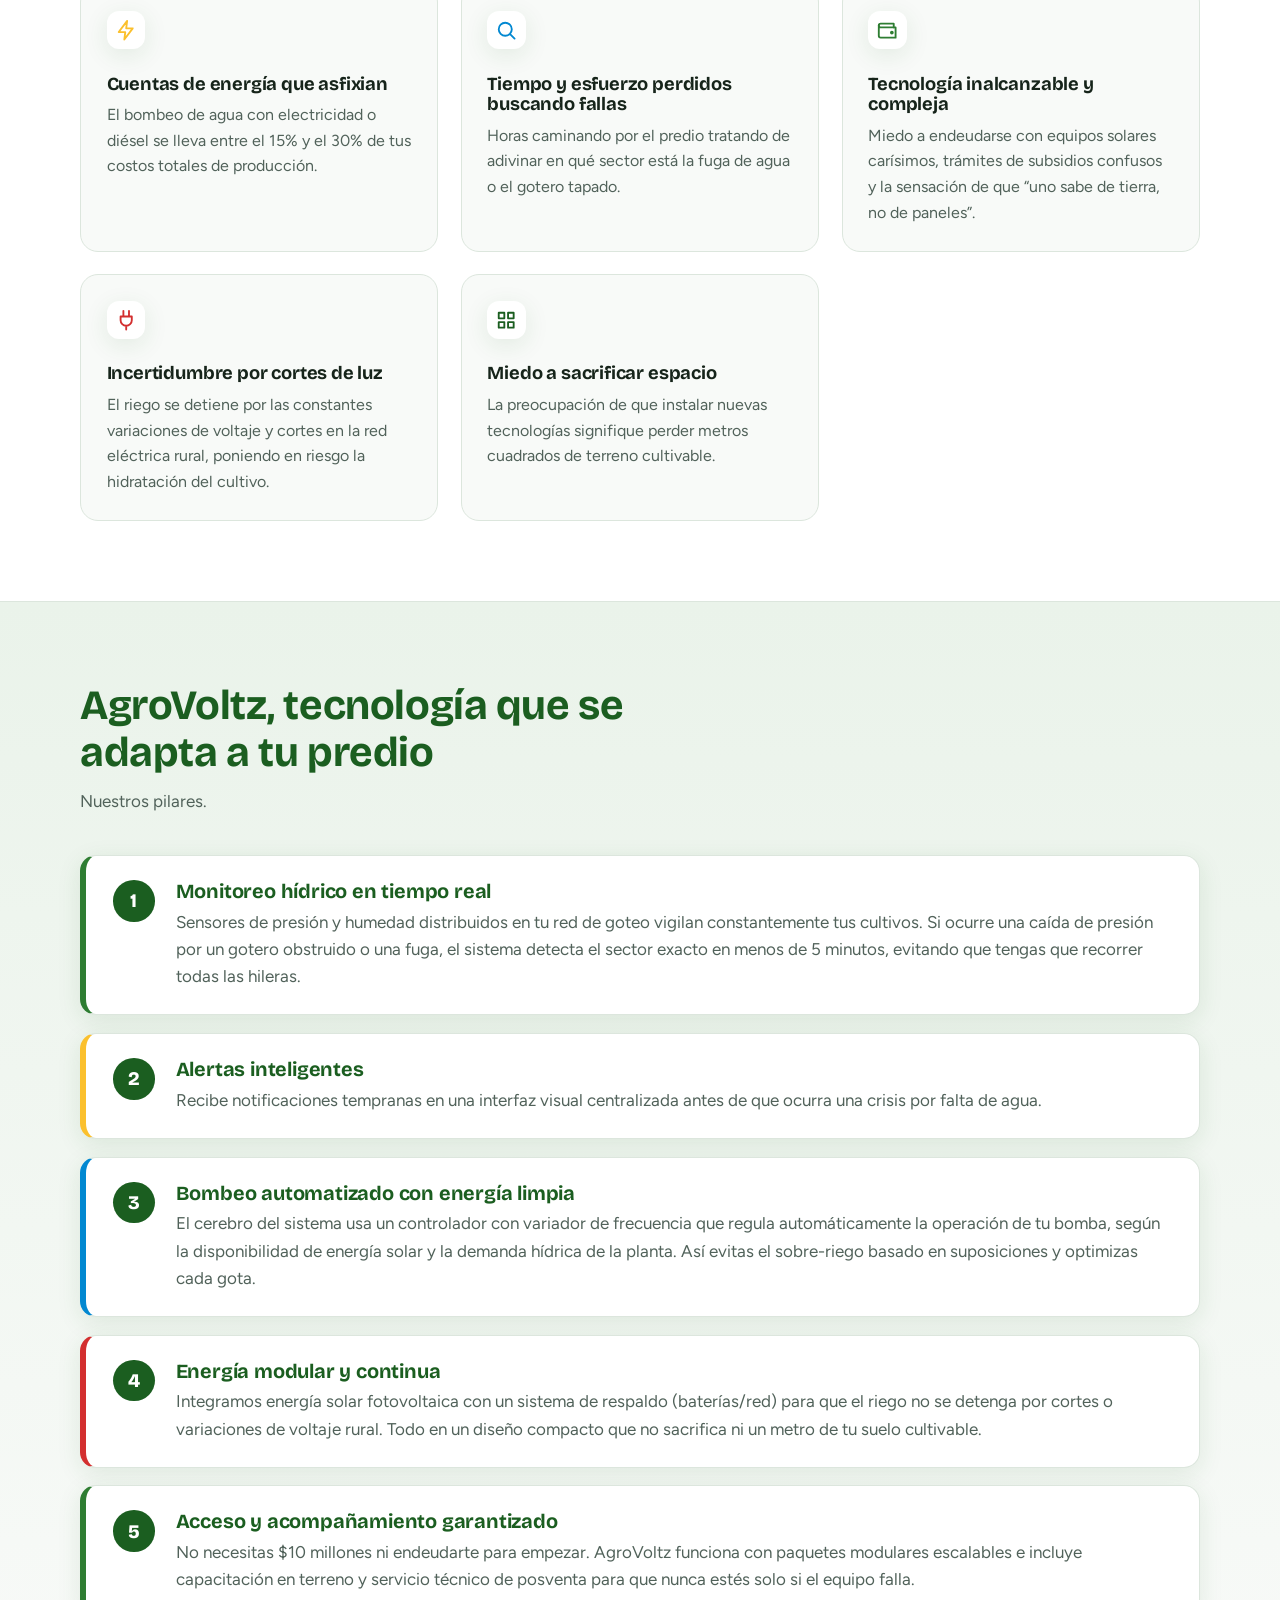
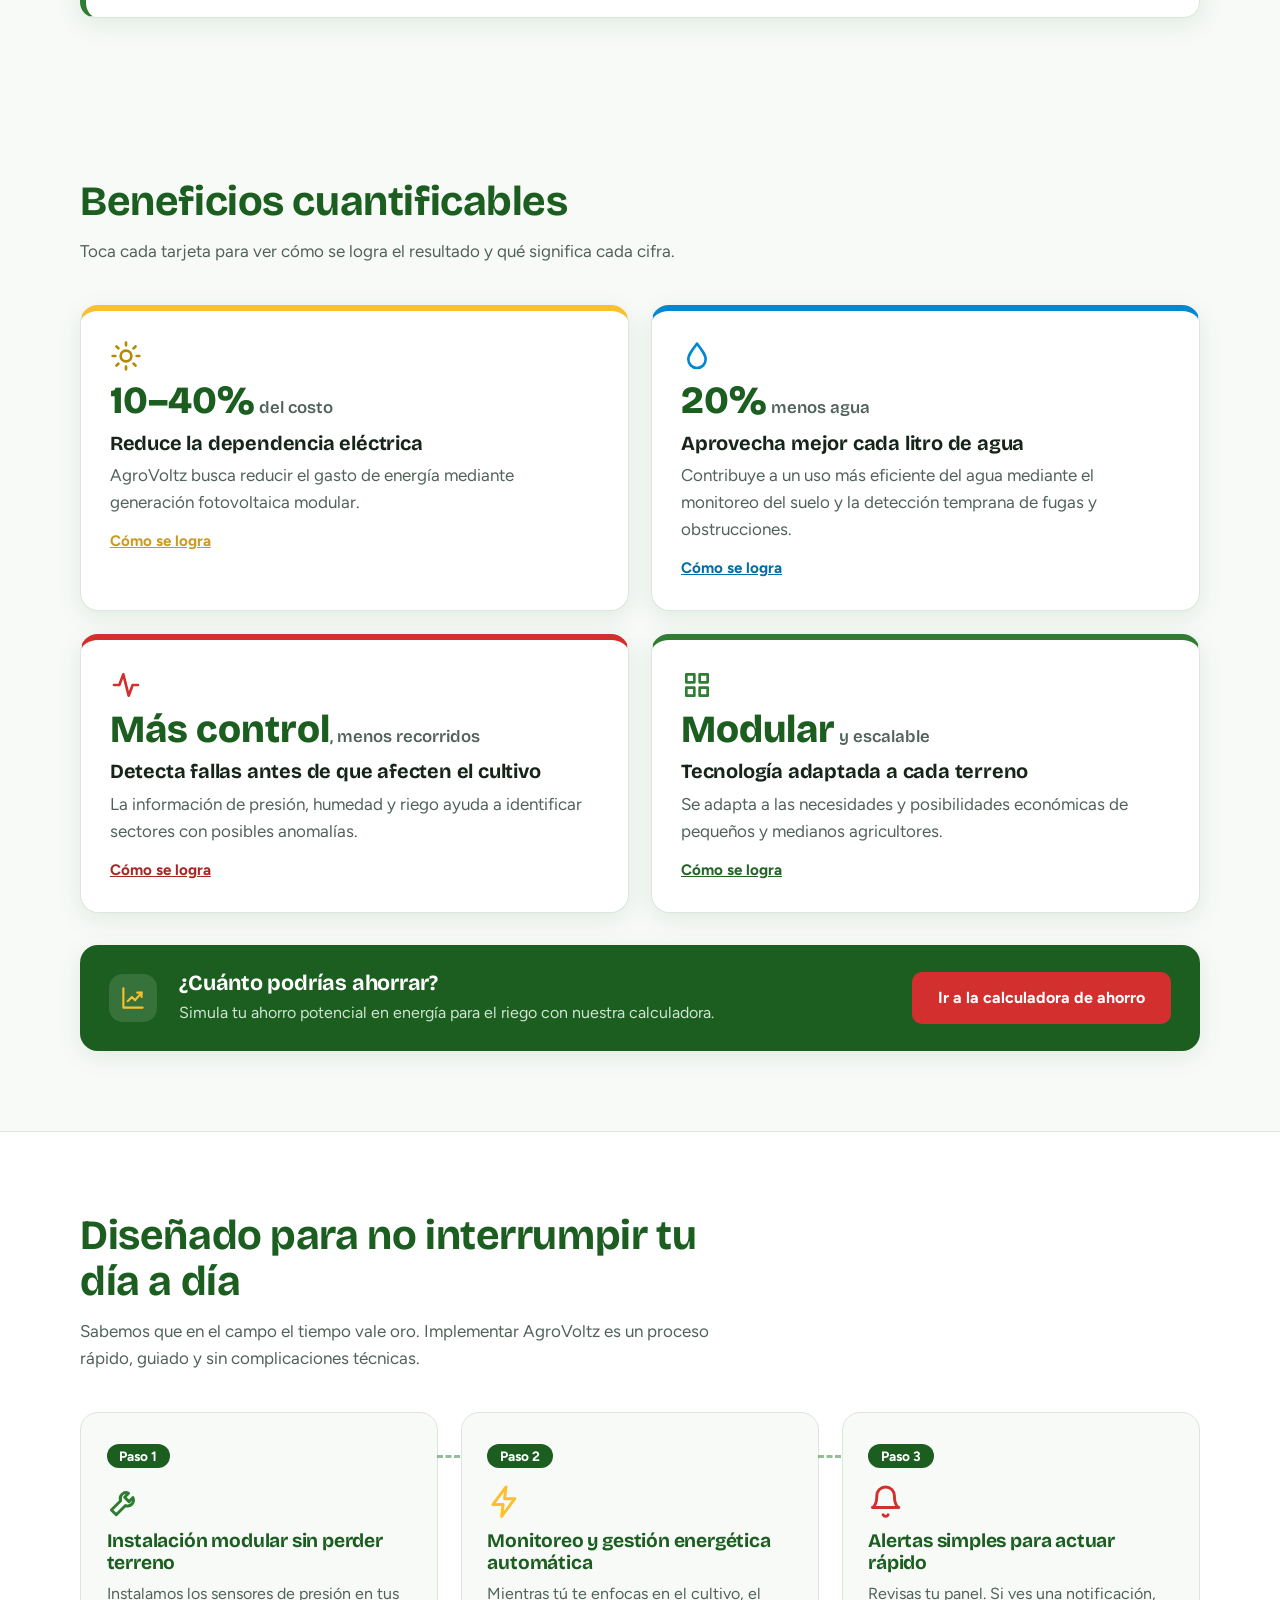
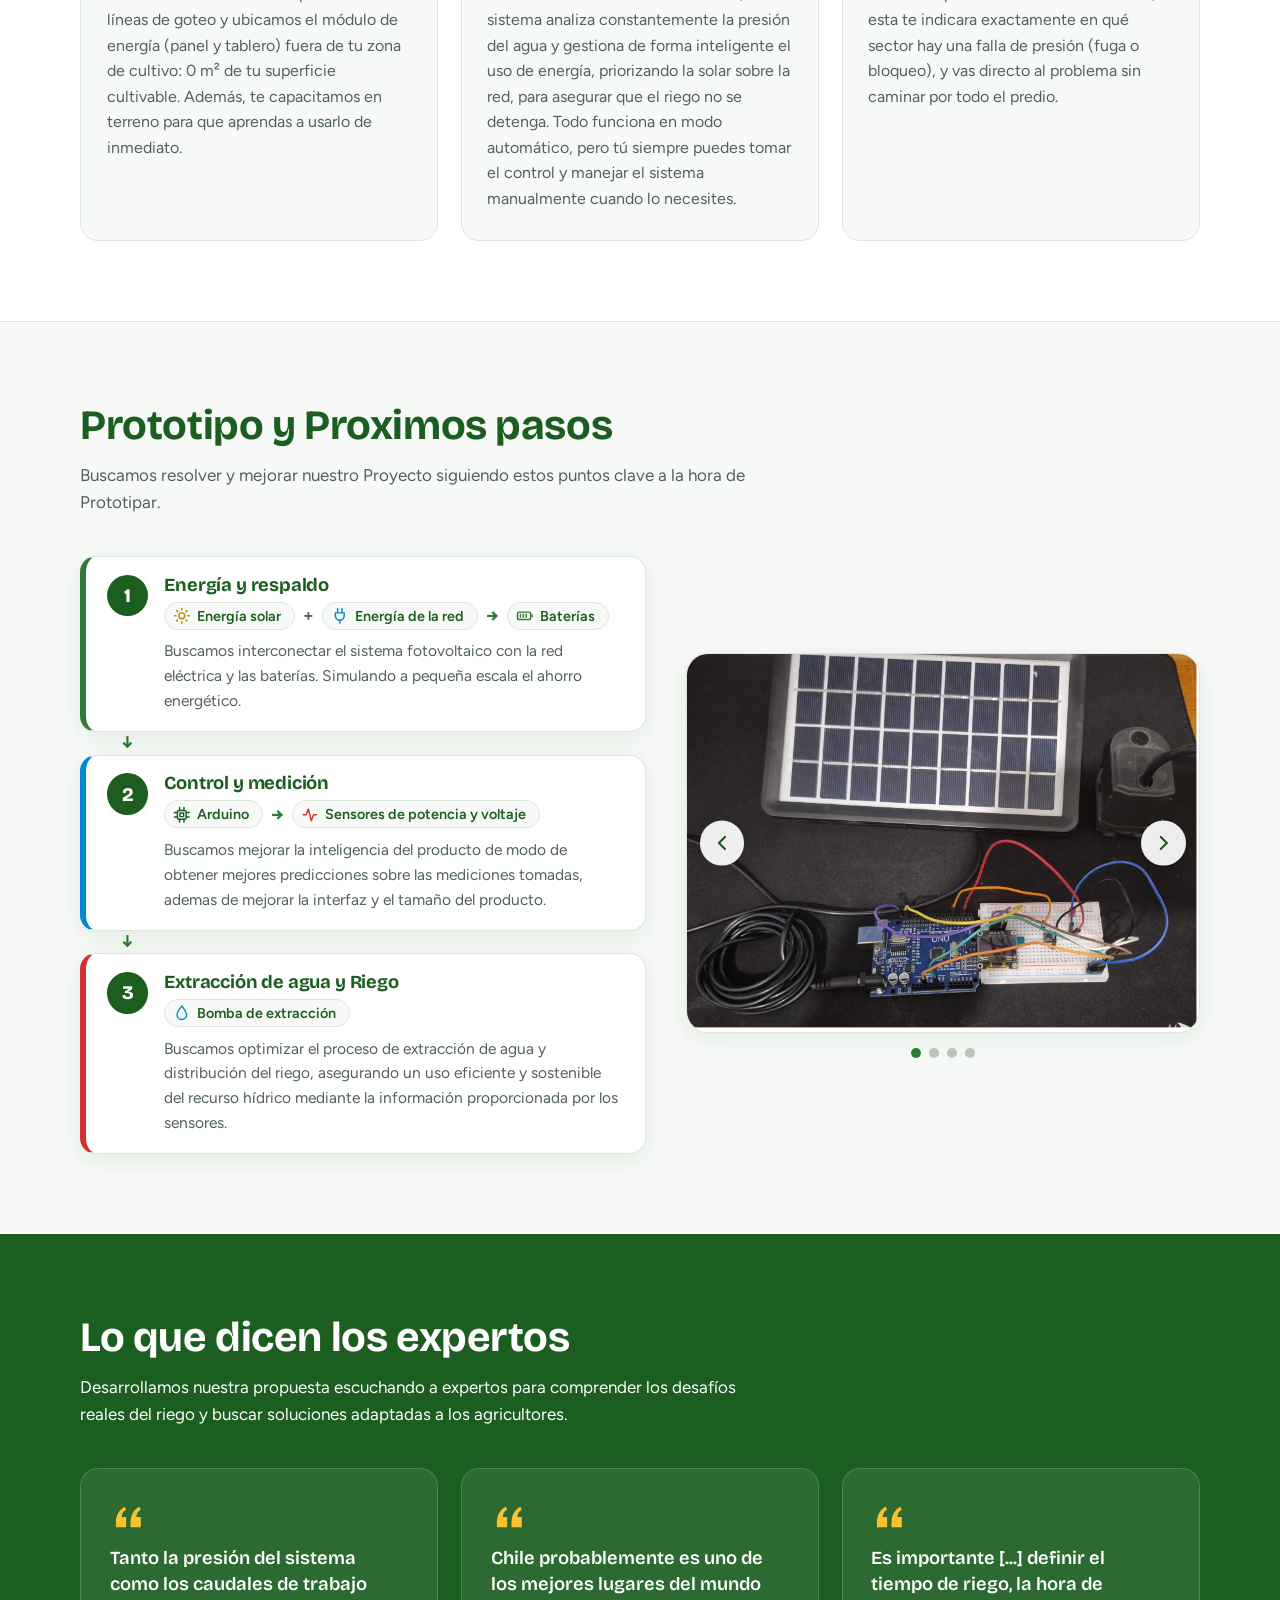
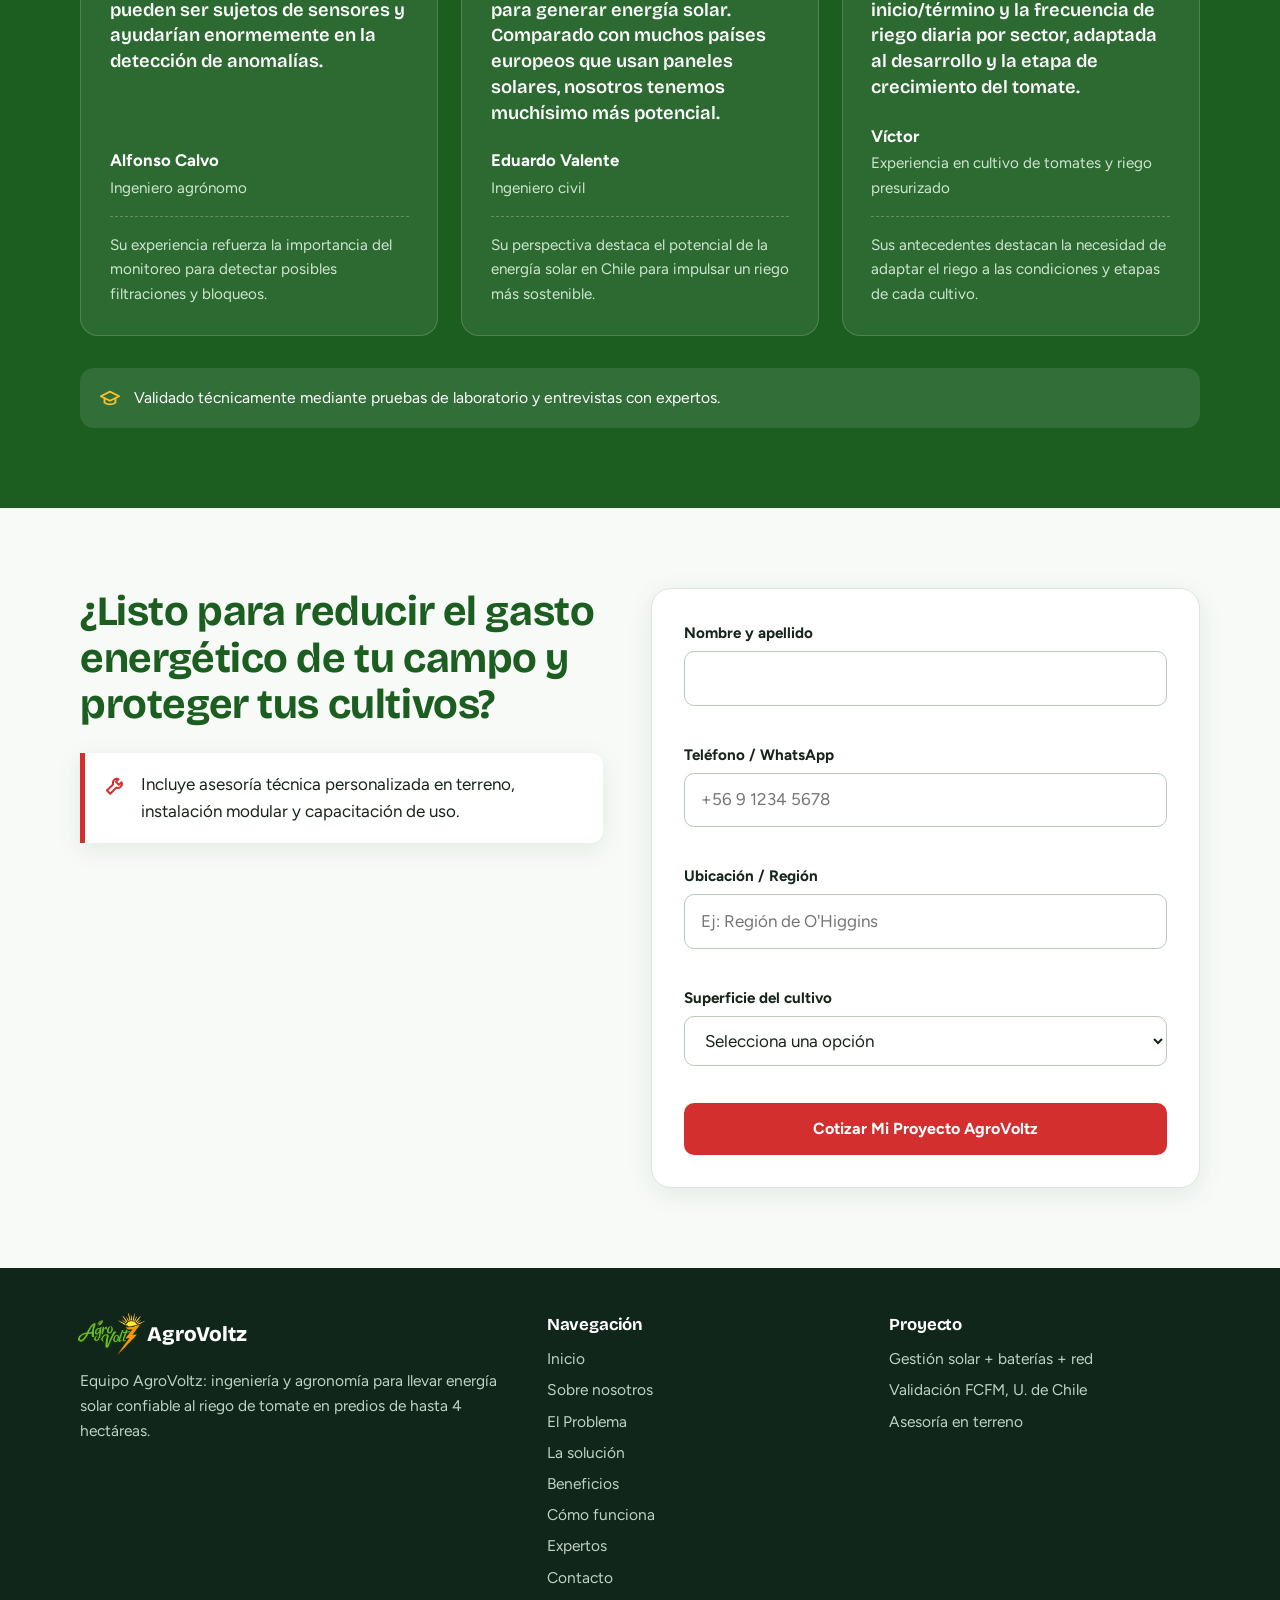
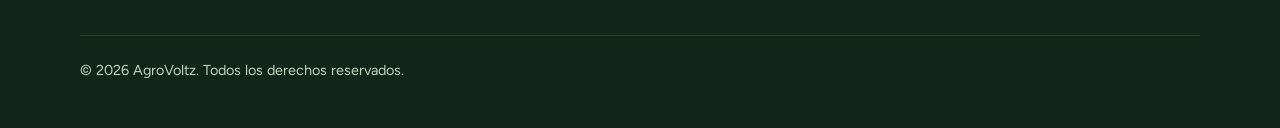
==== commit 2a9bdec8: "Actualiza pagina de AgroVolz5" ====
--- a/index.html
+++ b/index.html
@@ -402,7 +402,7 @@
     </div>
     <div class="valid">
       <svg class="icon"><use href="#i-school"/></svg>
-      <p style="margin:0">Validado técnicamente mediante pruebas de laboratorio y entrevistas con expertos agrónomos de la Universidad de Chile (FCFM).</p>
+      <p style="margin:0">Validado técnicamente mediante pruebas de laboratorio y entrevistas con expertos.</p>
     </div>
   </div>
 </section>
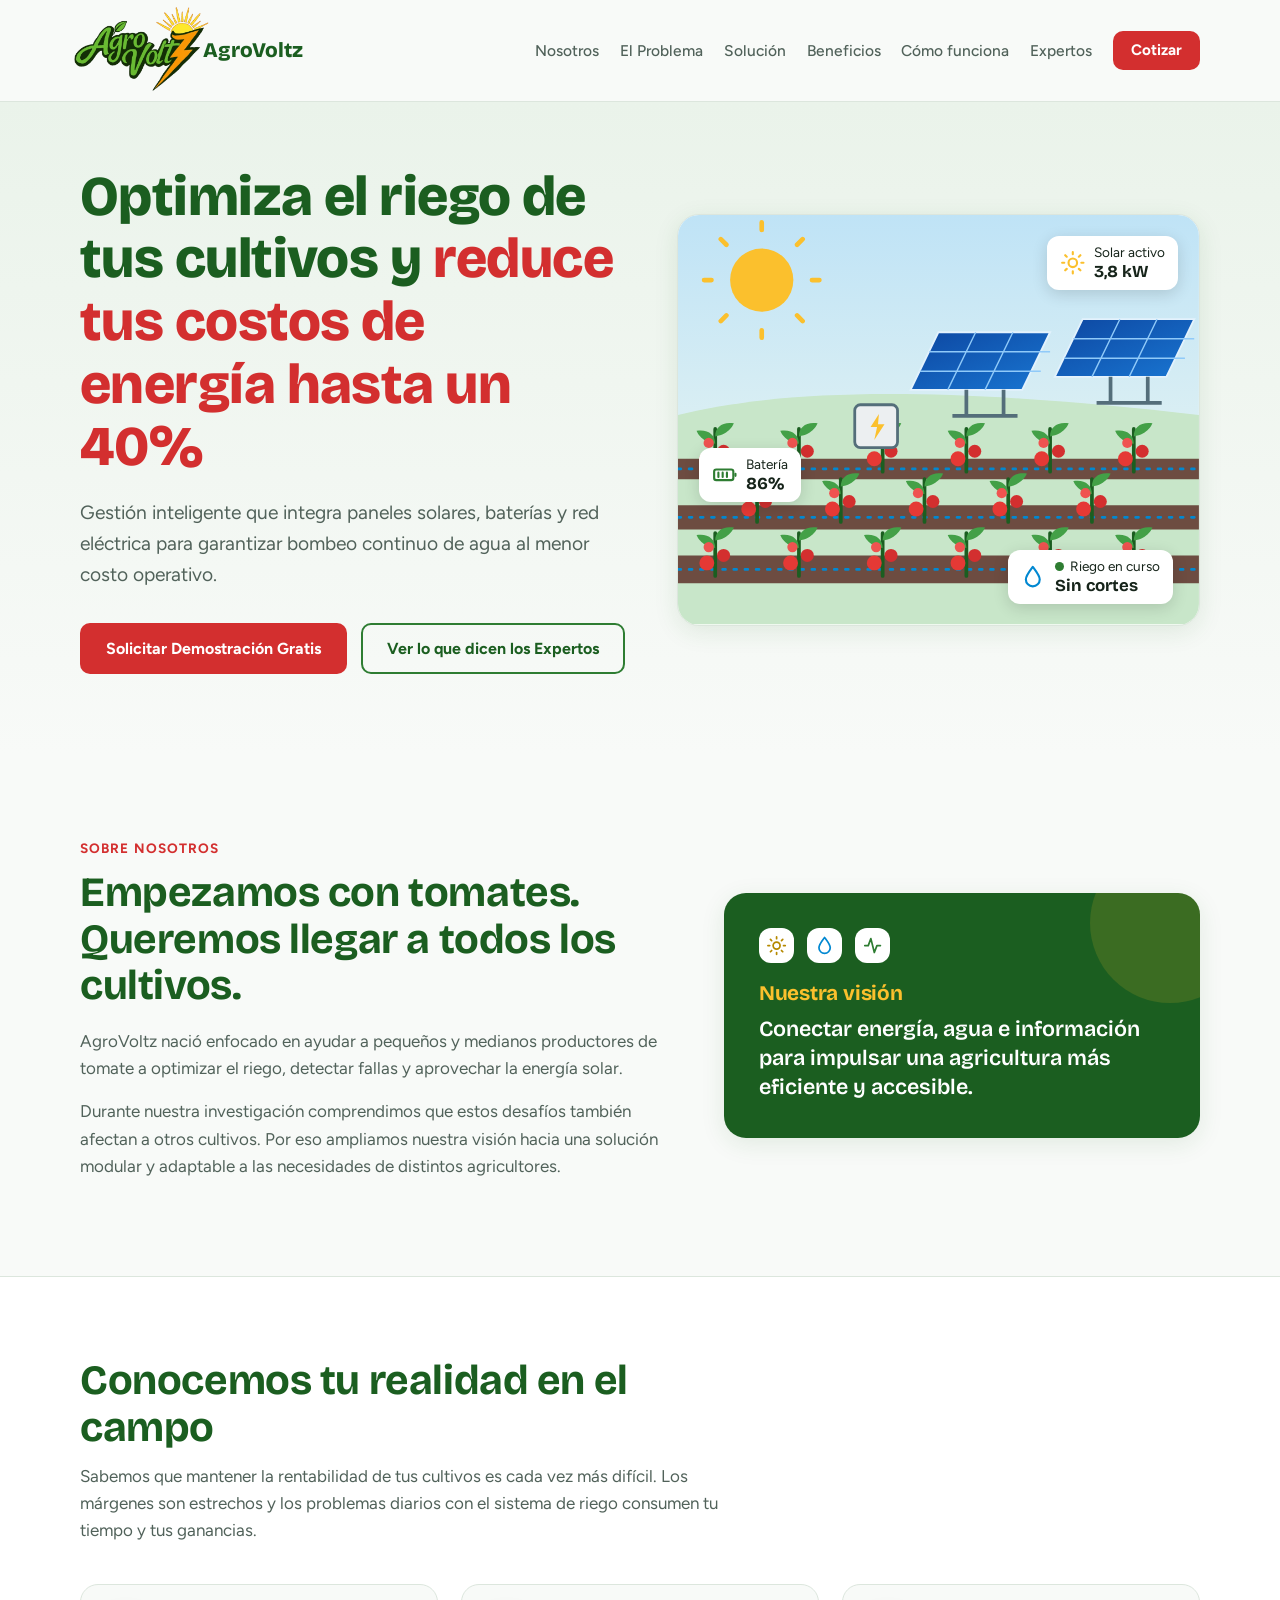
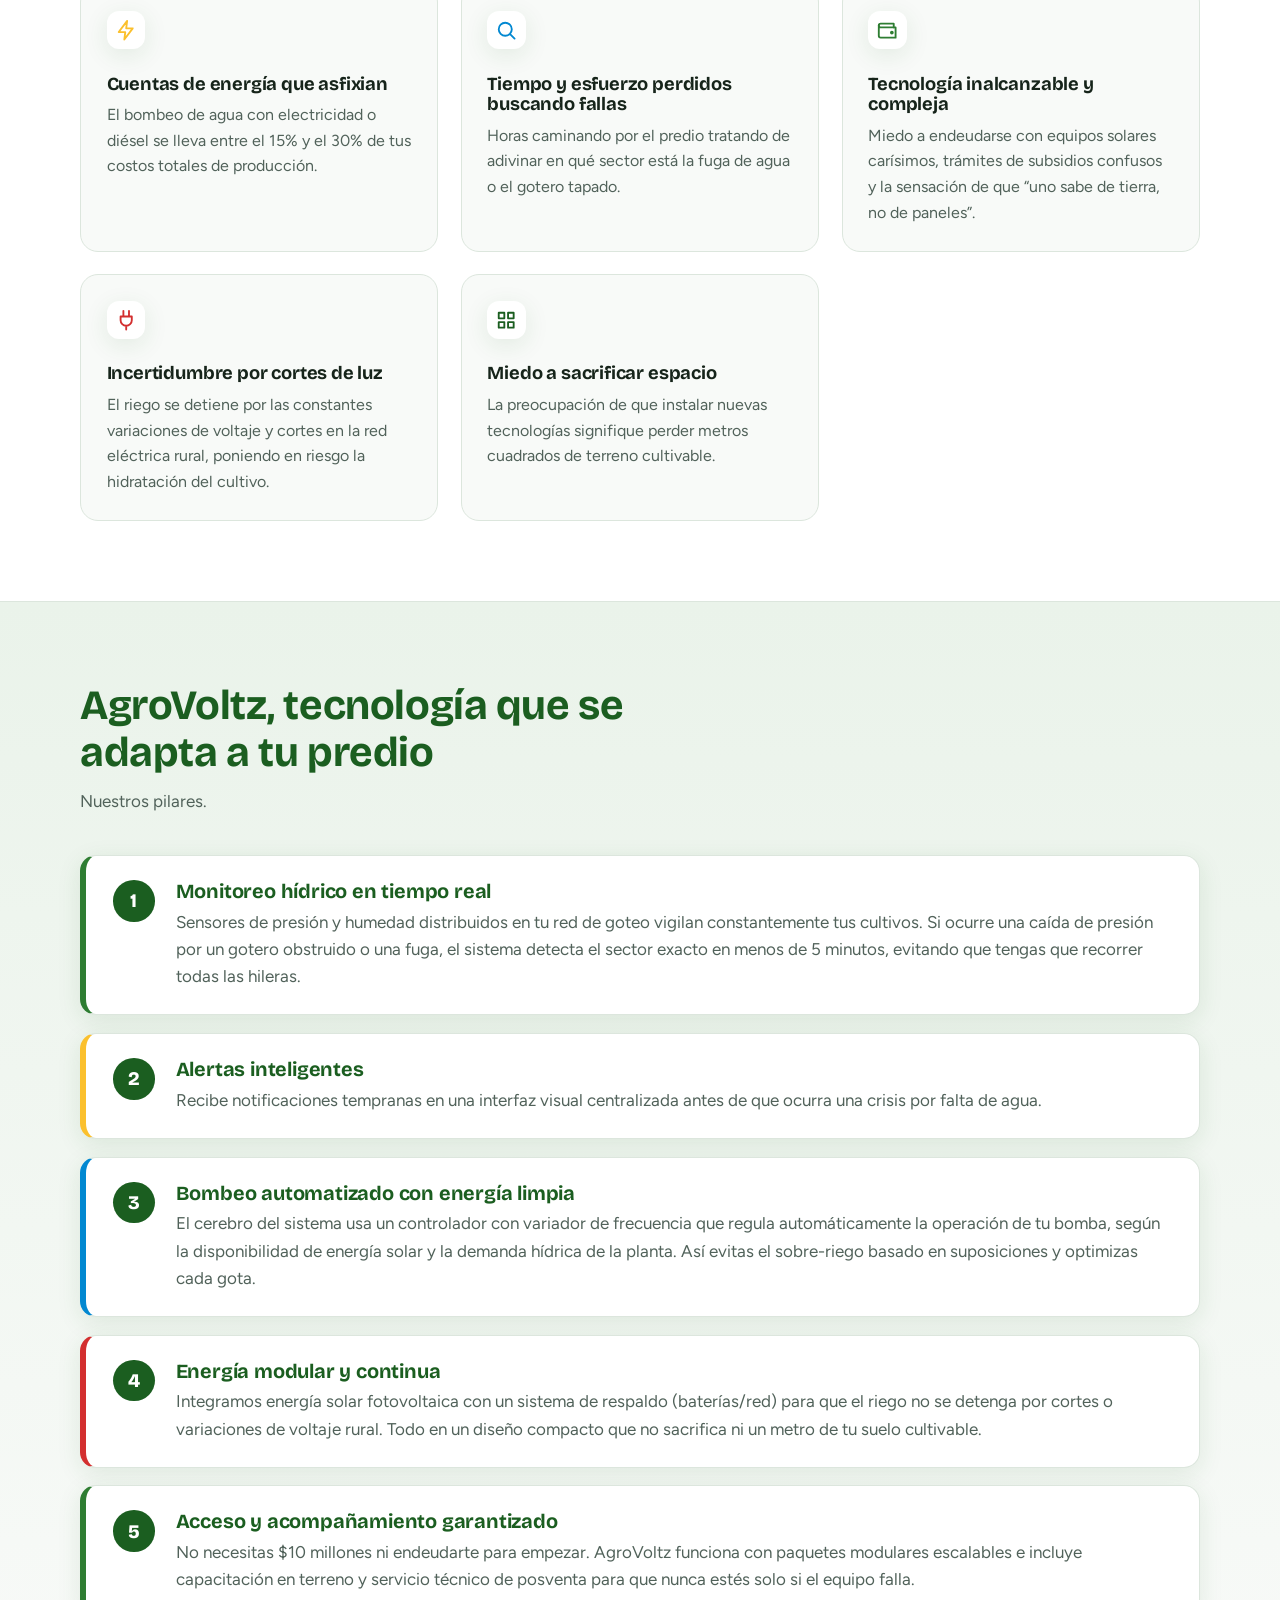
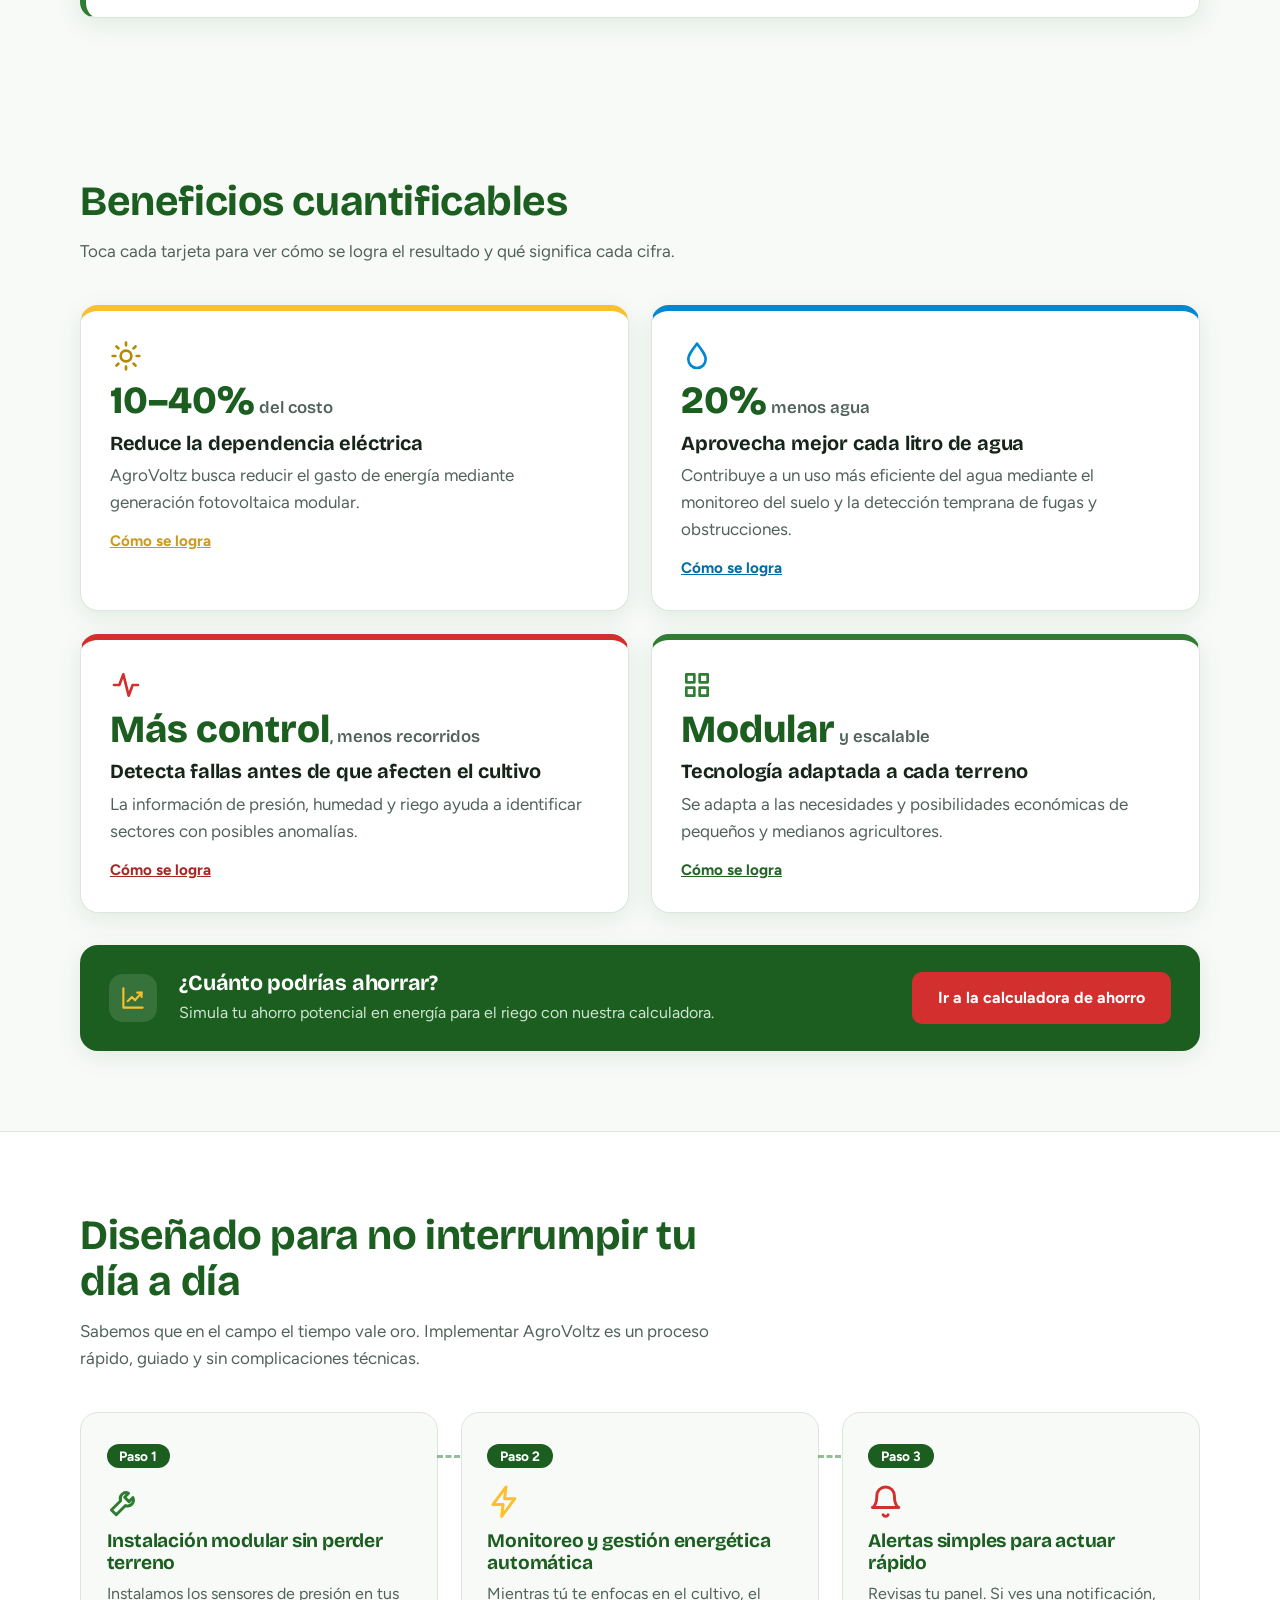
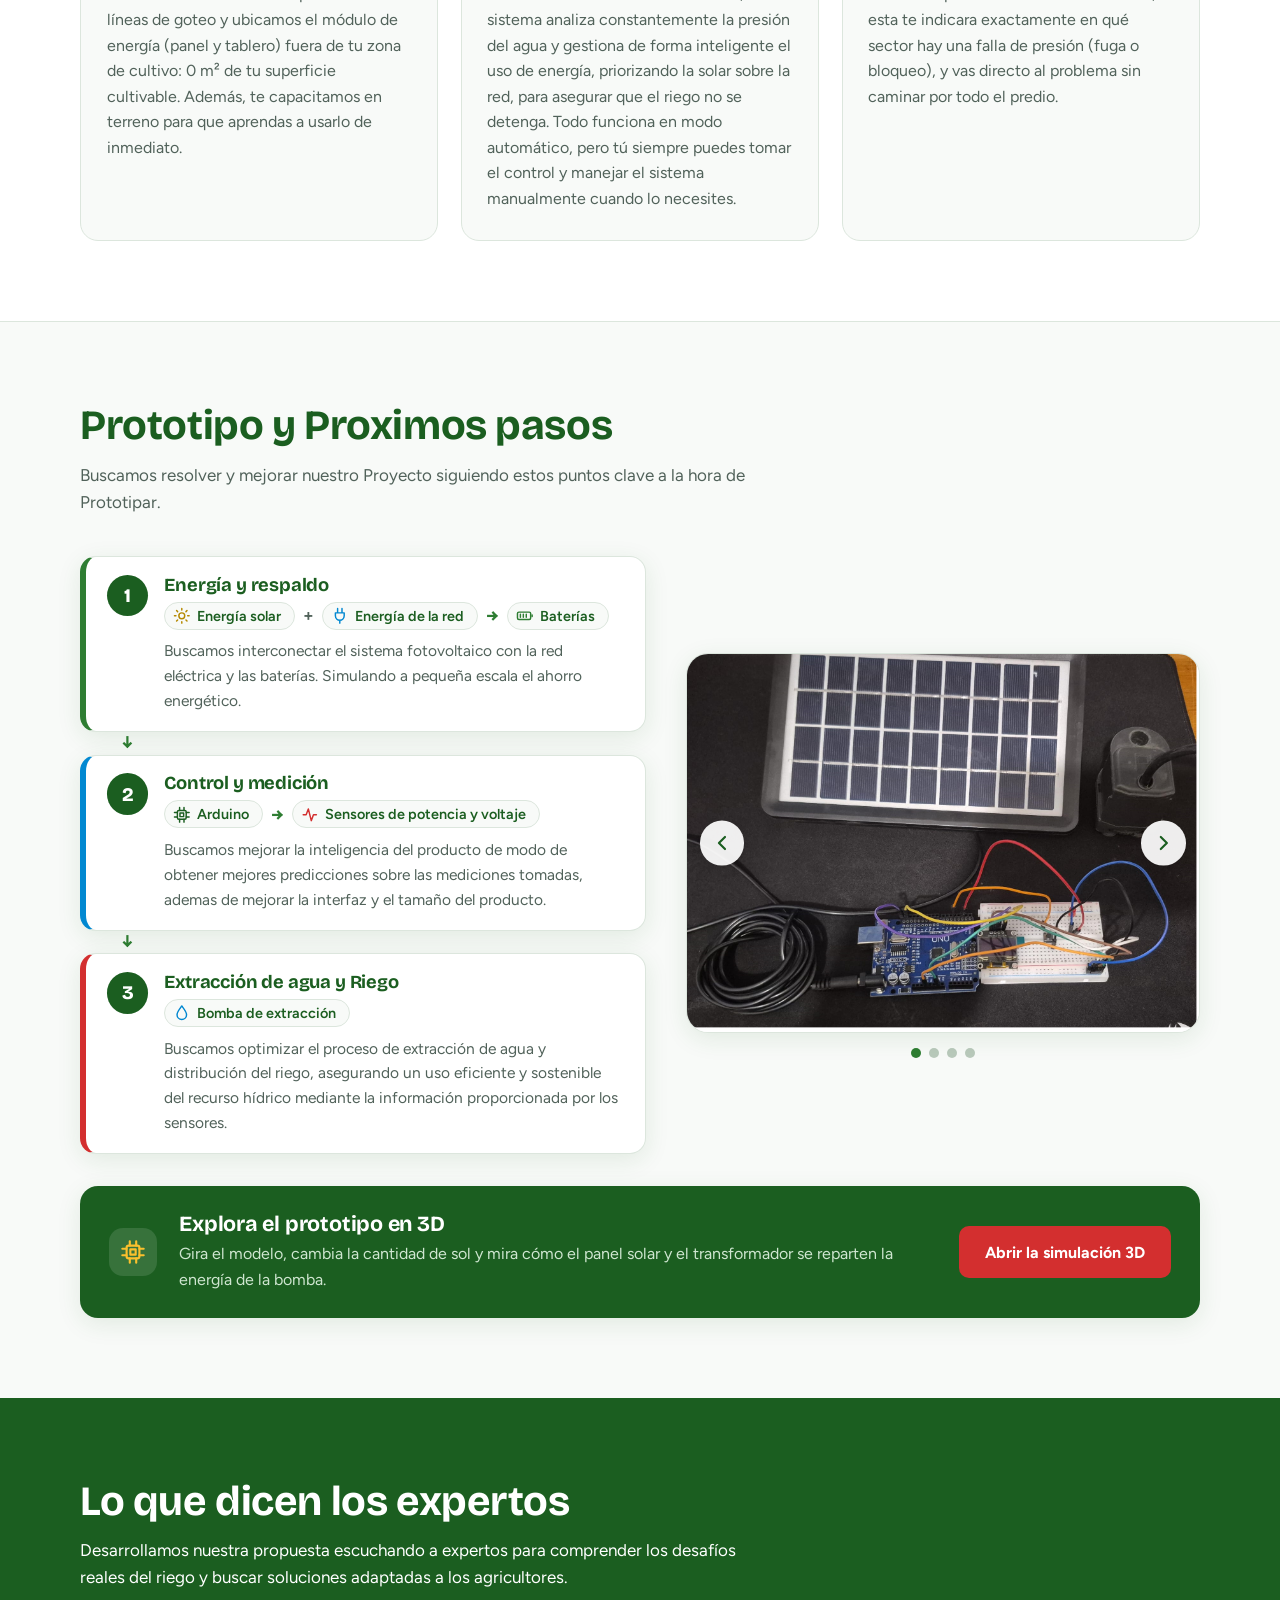
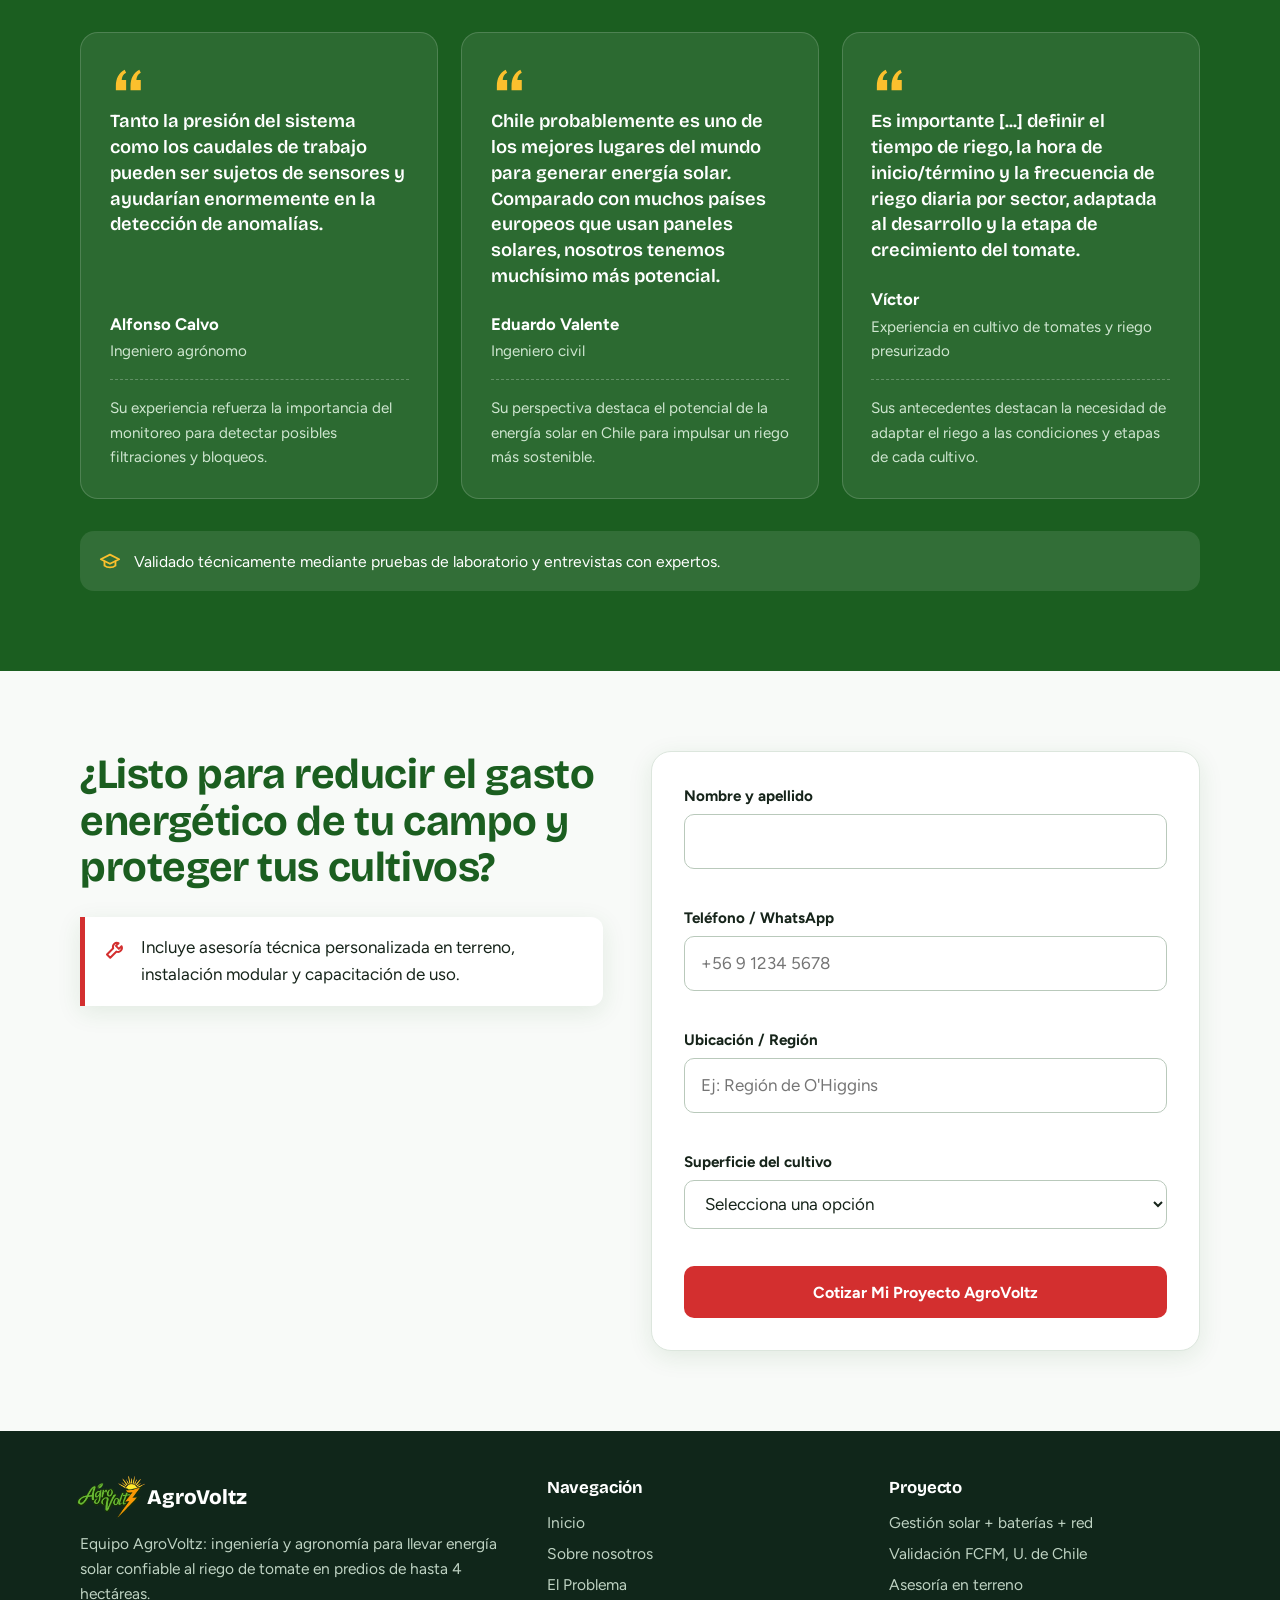
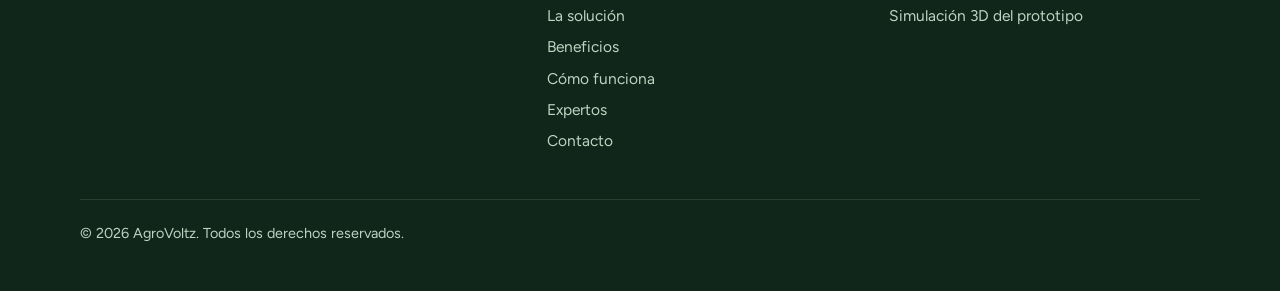
==== commit 2461cb54: "Actualiza pagina de AgroVolz6" ====
--- a/index.html
+++ b/index.html
@@ -370,6 +370,16 @@
       </div>
 
     </div>
+
+    <!-- Acceso a la simulación 3D del prototipo -->
+    <div class="calc-cta" id="simulacion">
+      <svg class="icon" aria-hidden="true"><use href="#i-chip"/></svg>
+      <div class="calc-cta-text">
+        <h3>Explora el prototipo en 3D</h3>
+        <p>Gira el modelo, cambia la cantidad de sol y mira cómo el panel solar y el transformador se reparten la energía de la bomba.</p>
+      </div>
+      <a class="btn btn-primary" href="./simulacion.html">Abrir la simulación 3D</a>
+    </div>
   </div>
 </section>
 
@@ -440,7 +450,7 @@
       <p>Equipo AgroVoltz: ingeniería y agronomía para llevar energía solar confiable al riego de tomate en predios de hasta 4 hectáreas.</p>
     </div>
     <div><h3>Navegación</h3><ul><li><a href="#inicio">Inicio</a></li><li><a href="#nosotros">Sobre nosotros</a></li><li><a href="#problema">El Problema</a></li><li><a href="#solucion">La solución</a></li><li><a href="#beneficios">Beneficios</a></li><li><a href="#como-funciona">Cómo funciona</a></li><li><a href="#casos">Expertos</a></li><li><a href="#contacto">Contacto</a></li></ul></div>
-    <div><h3>Proyecto</h3><ul><li>Gestión solar + baterías + red</li><li>Validación FCFM, U. de Chile</li><li>Asesoría en terreno</li></ul></div>
+    <div><h3>Proyecto</h3><ul><li>Gestión solar + baterías + red</li><li>Validación FCFM, U. de Chile</li><li>Asesoría en terreno</li><li><a href="./simulacion.html">Simulación 3D del prototipo</a></li></ul></div>
     <p class="legal">© <span id="yr">2026</span> AgroVoltz. Todos los derechos reservados.</p>
   </div>
 </footer>
